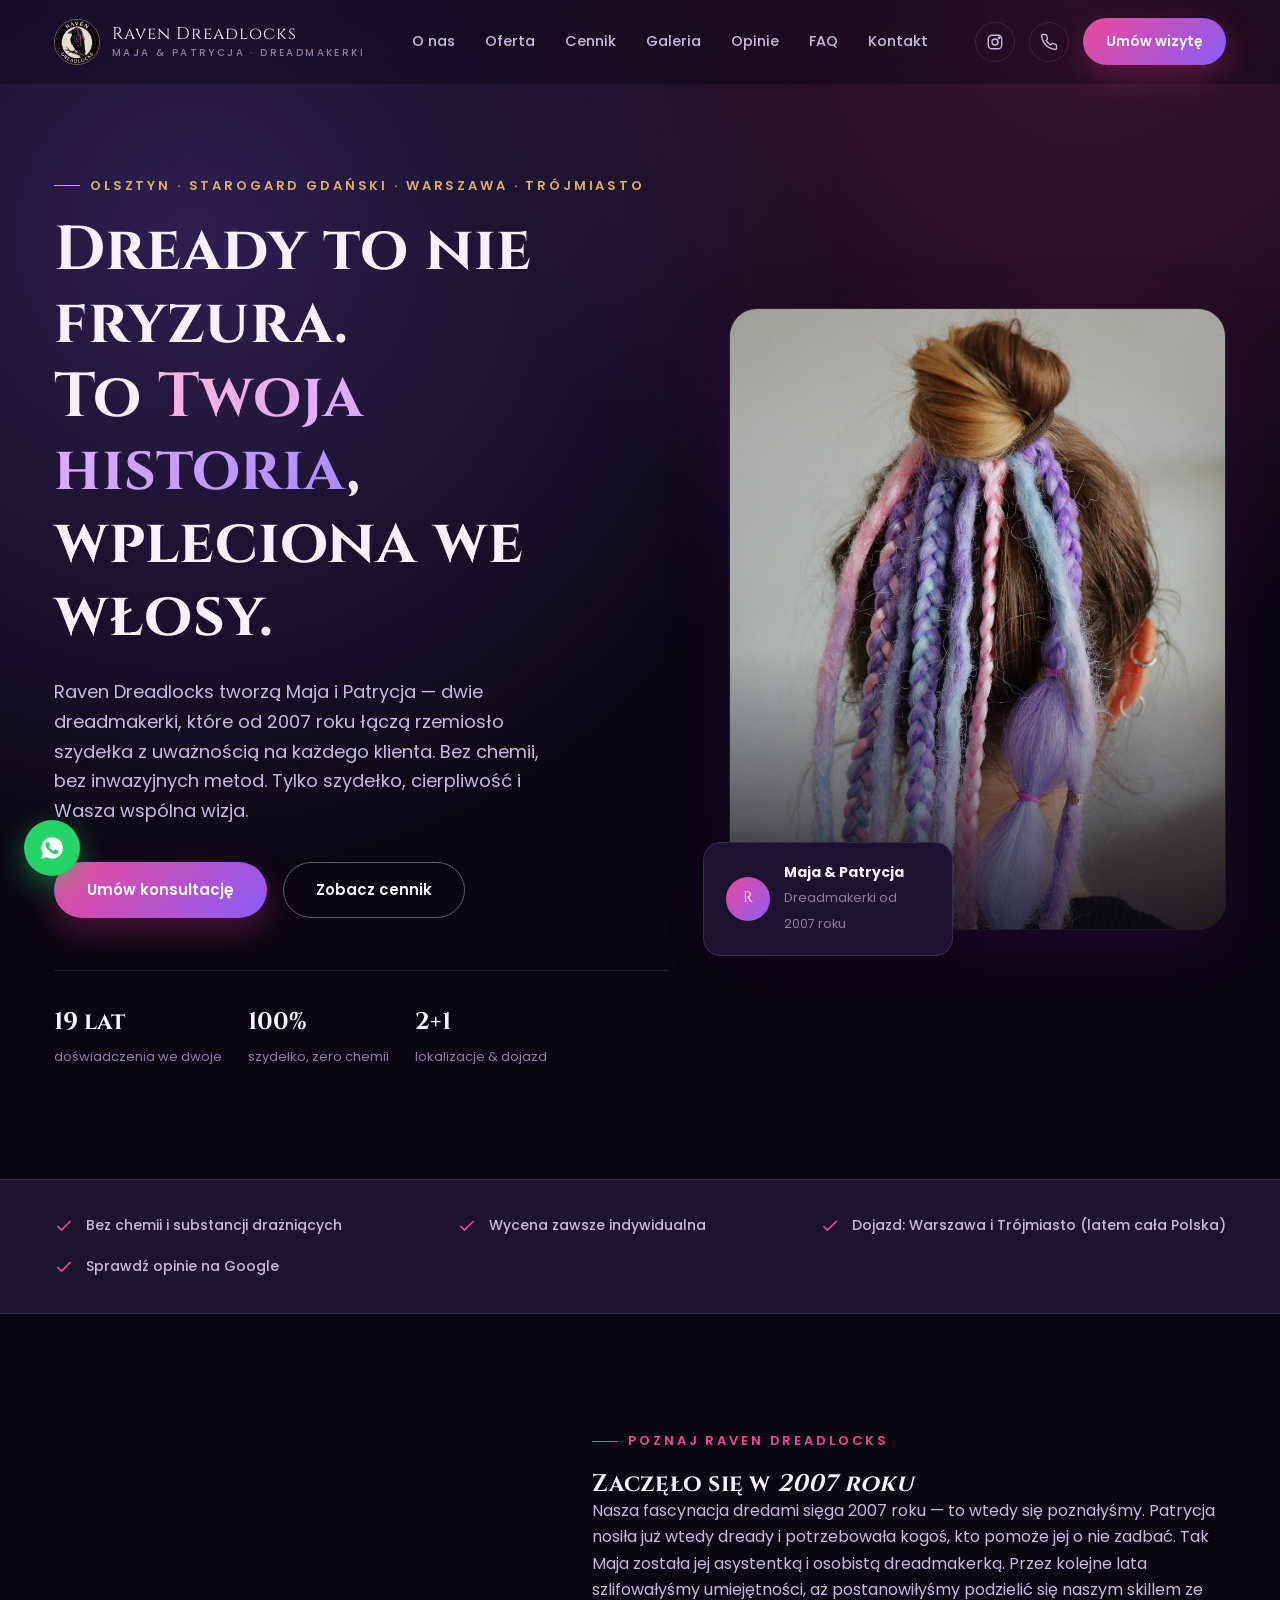
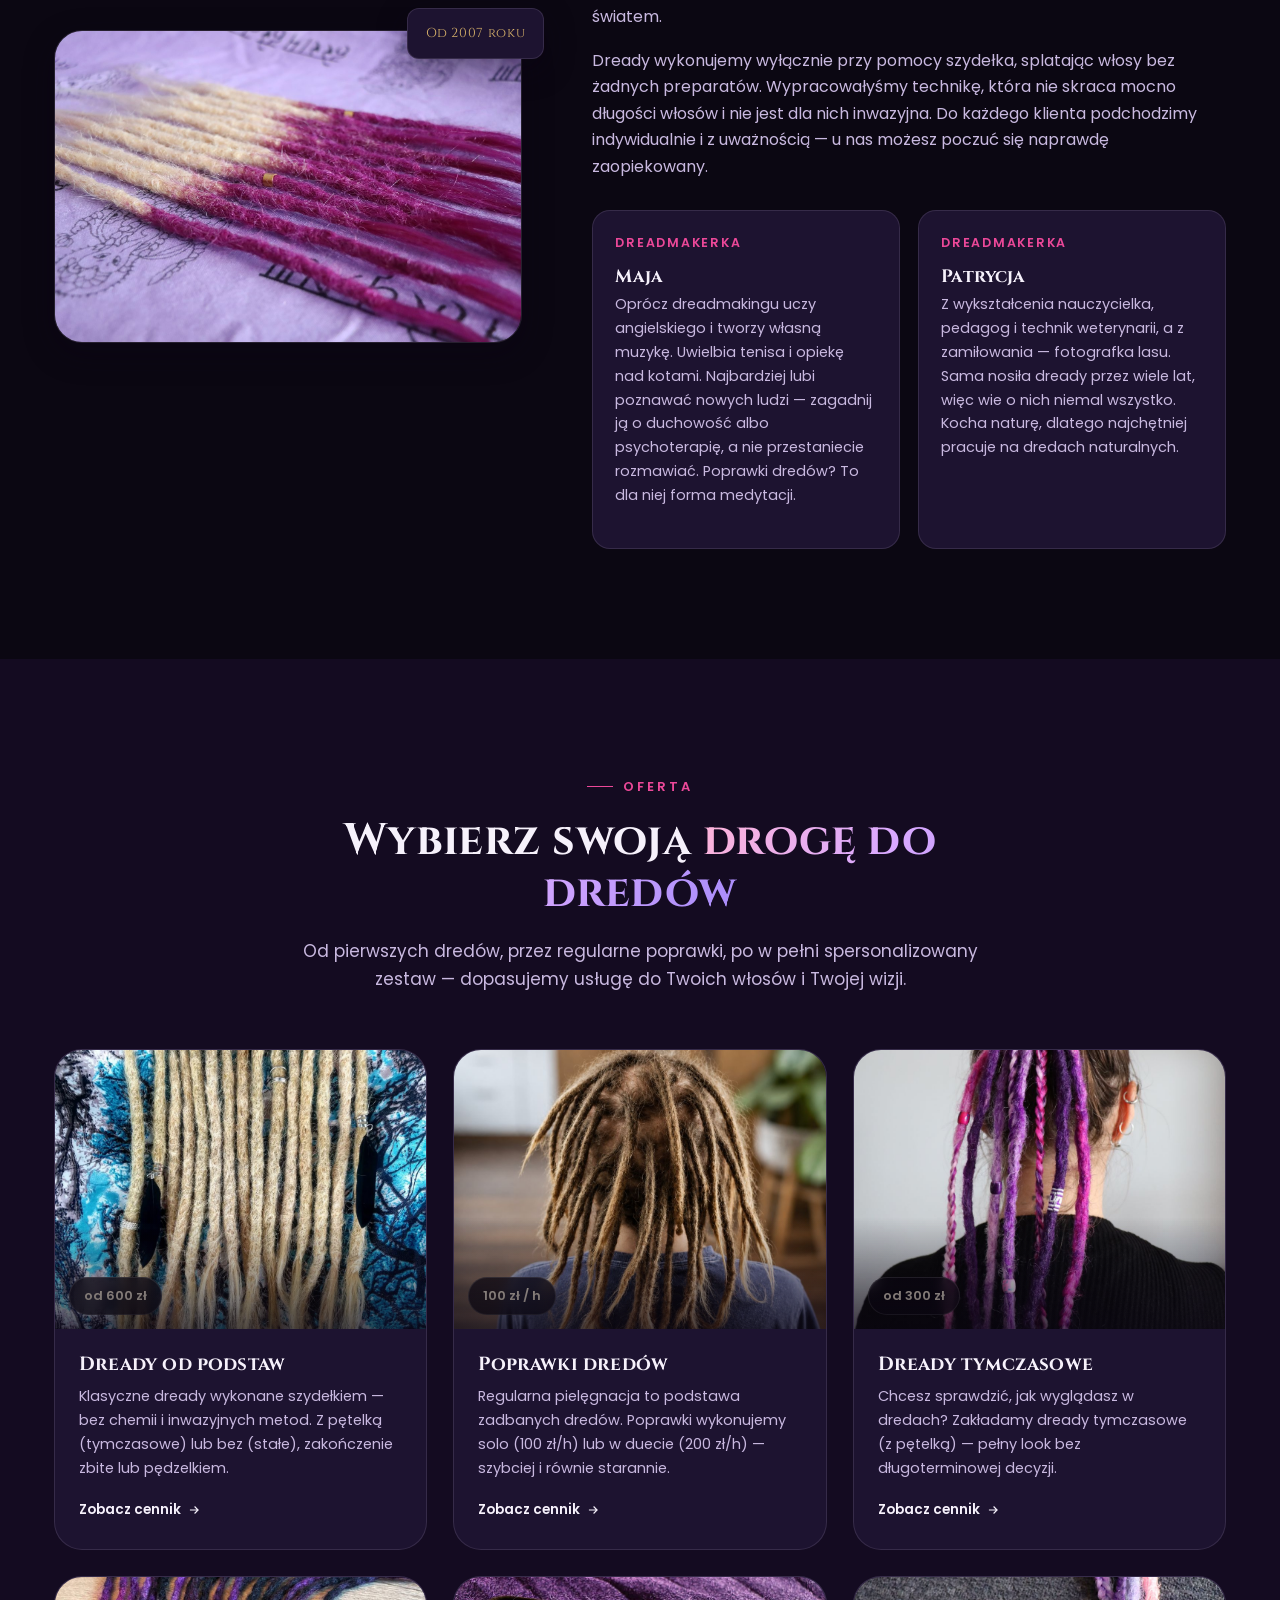
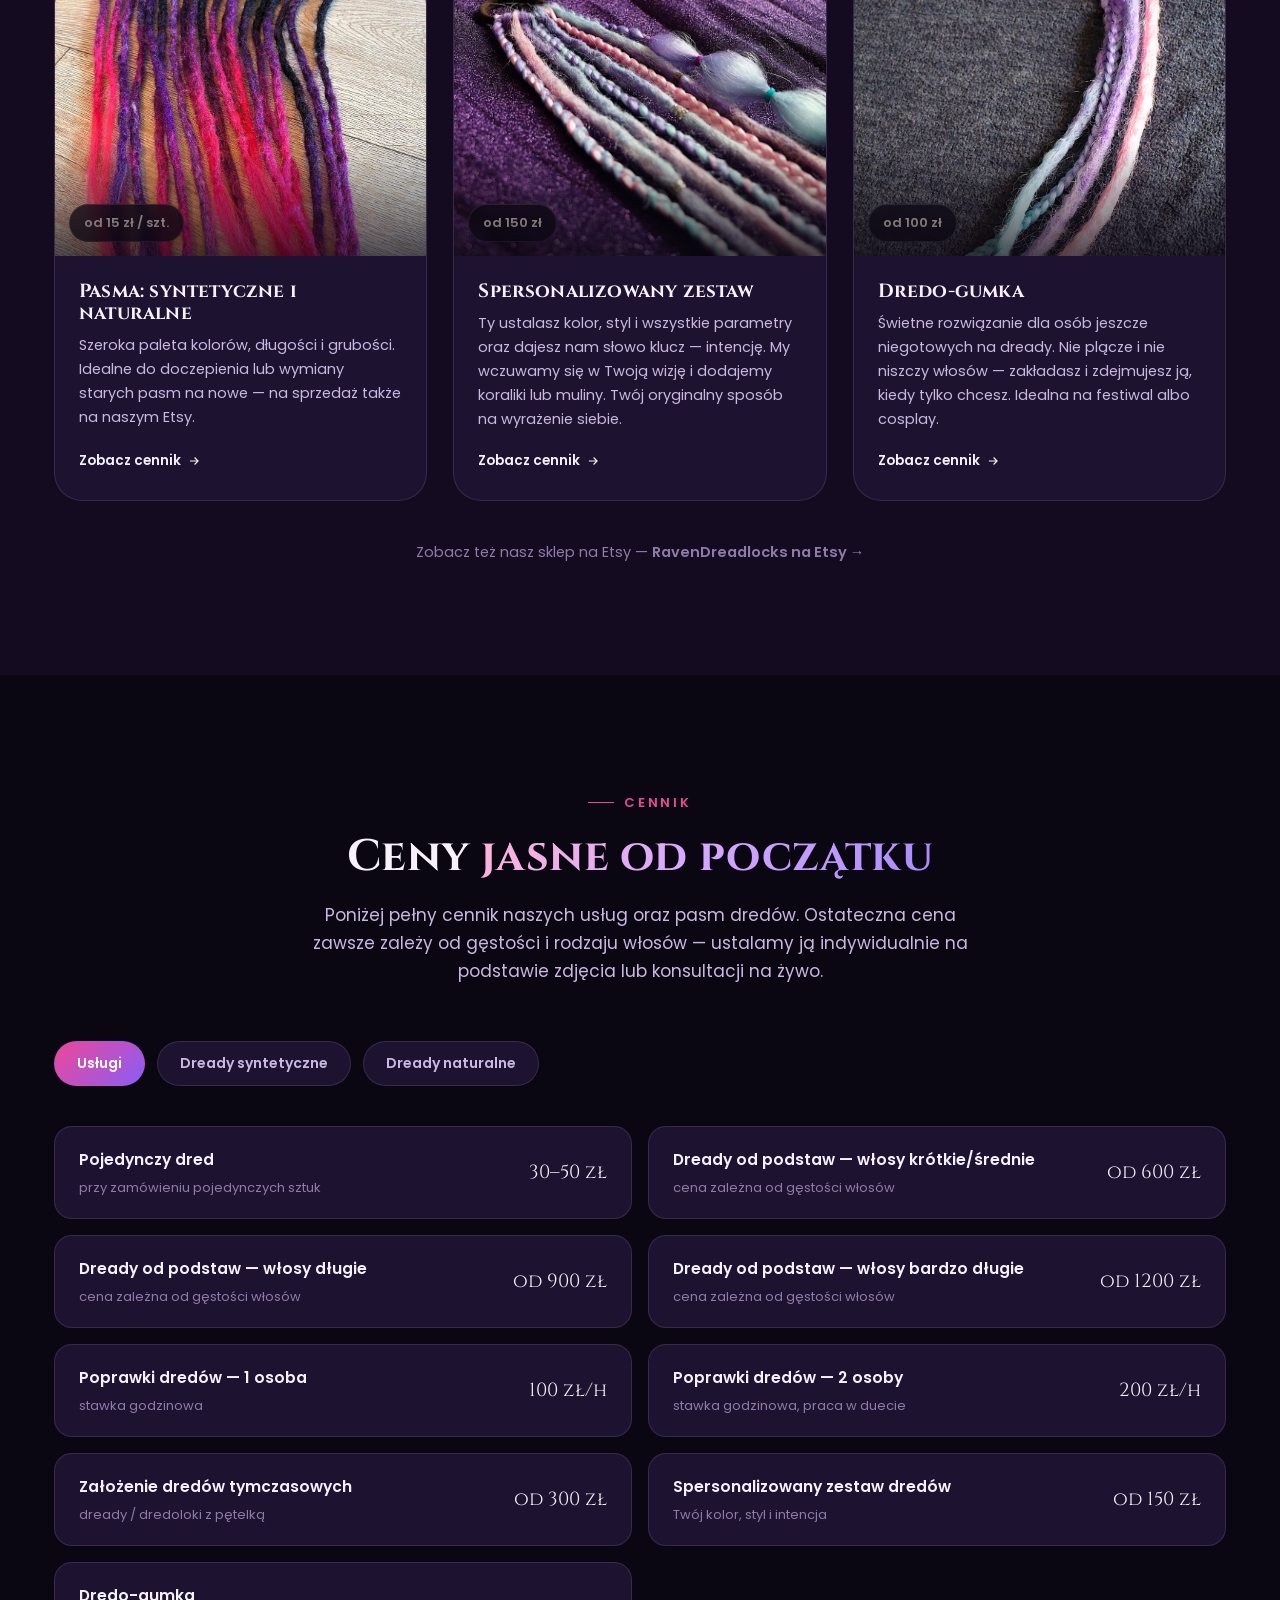
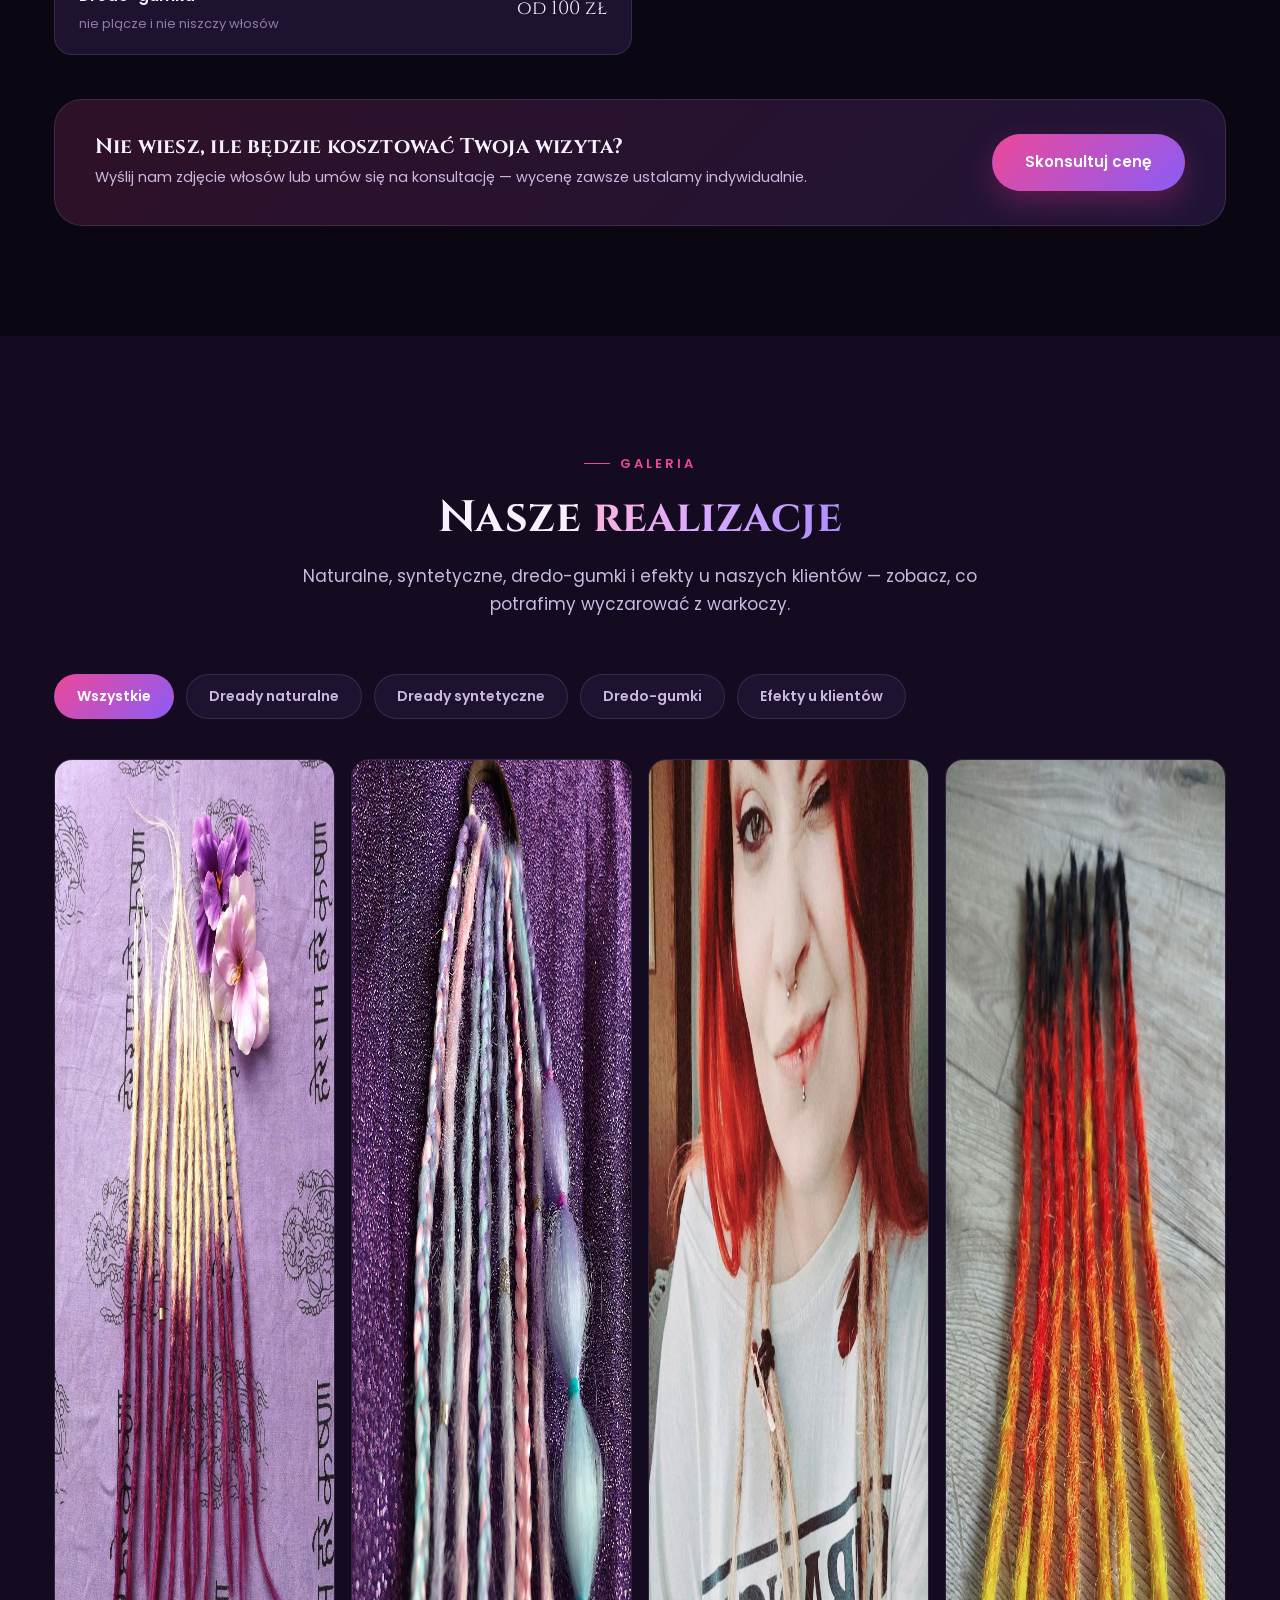
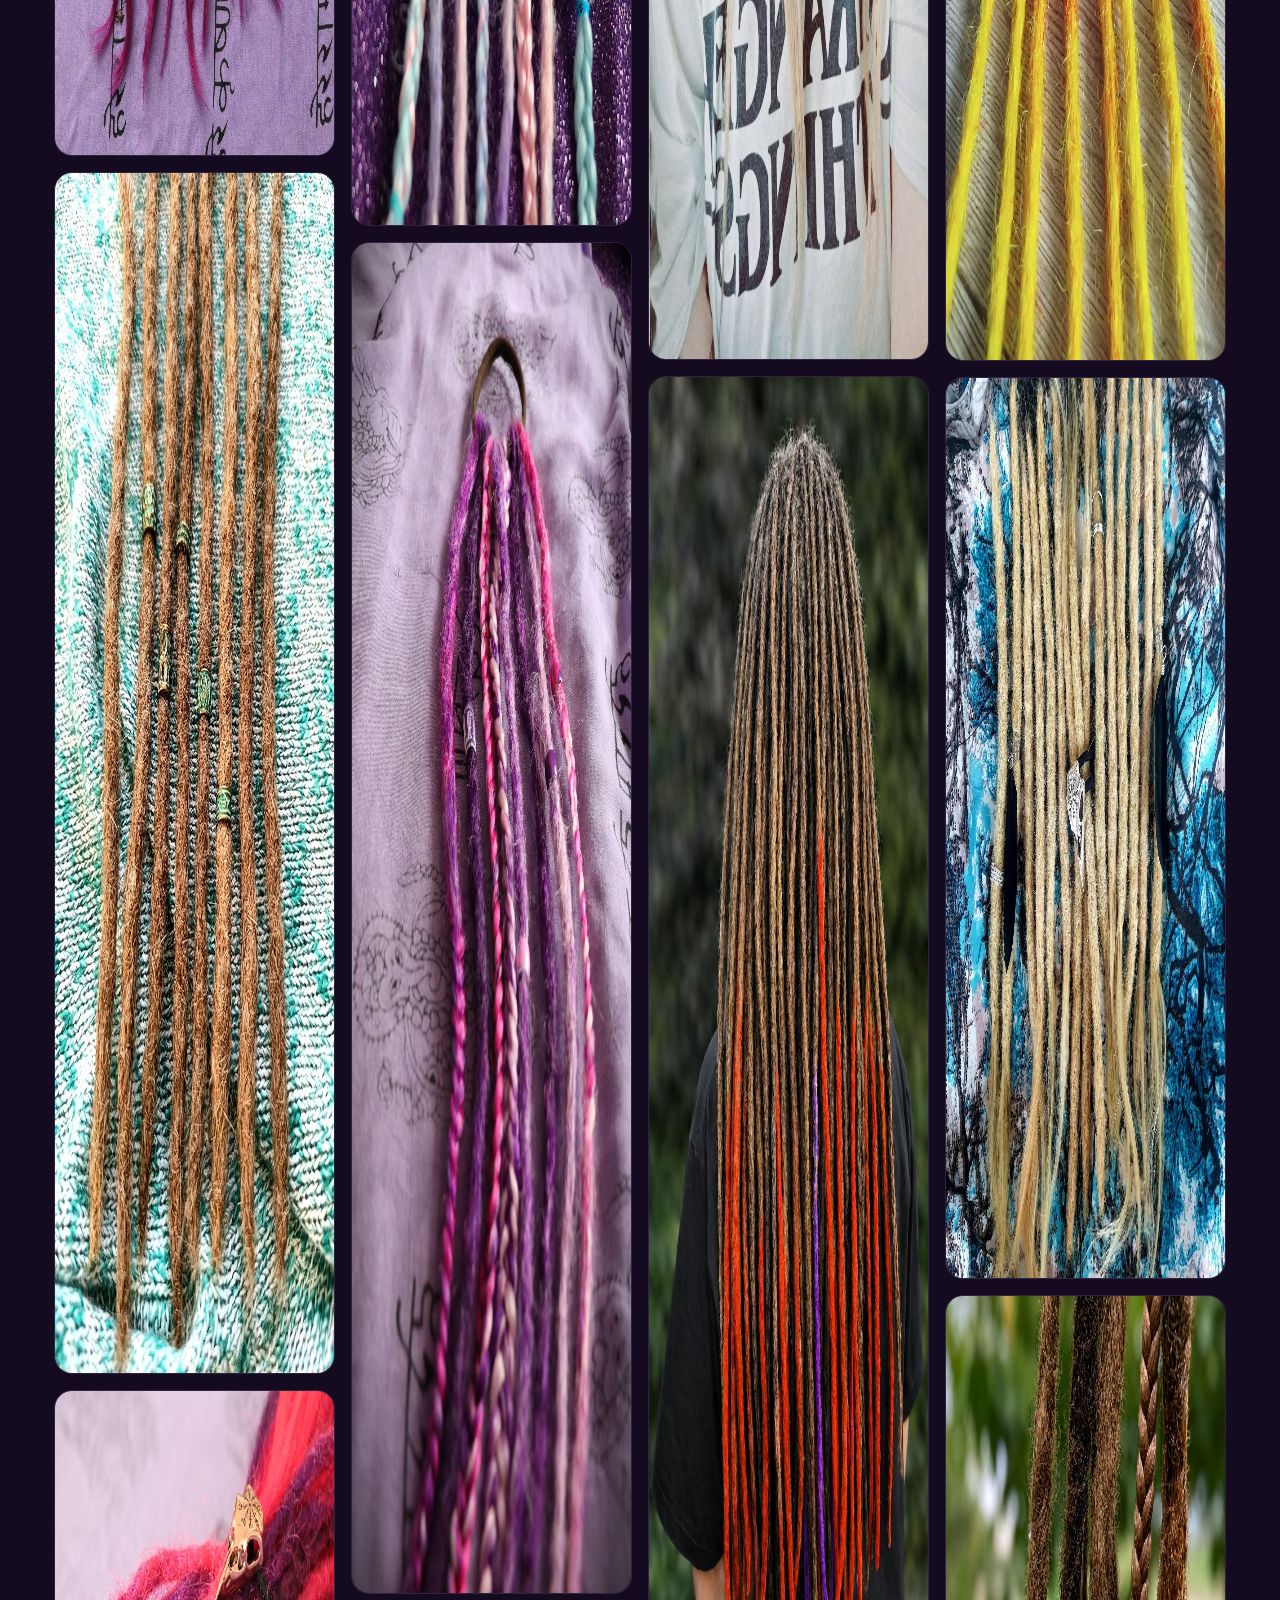
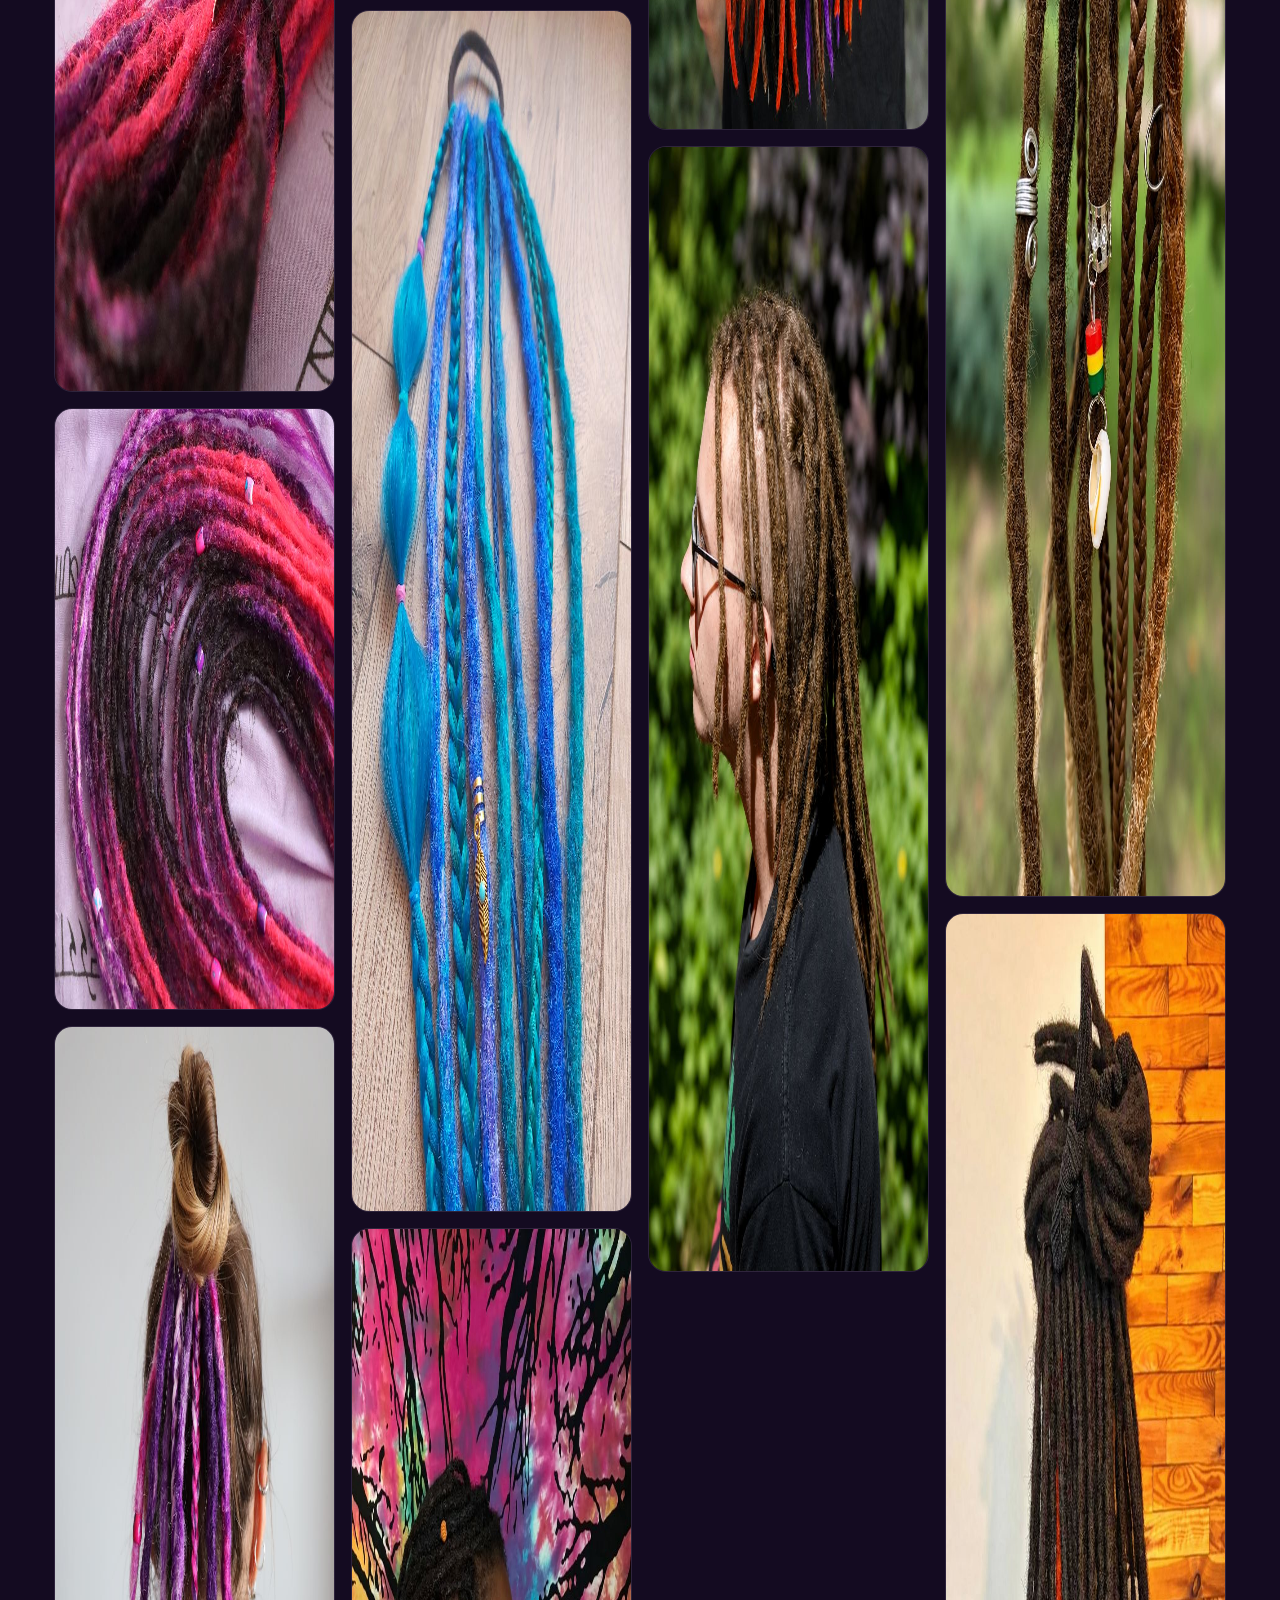
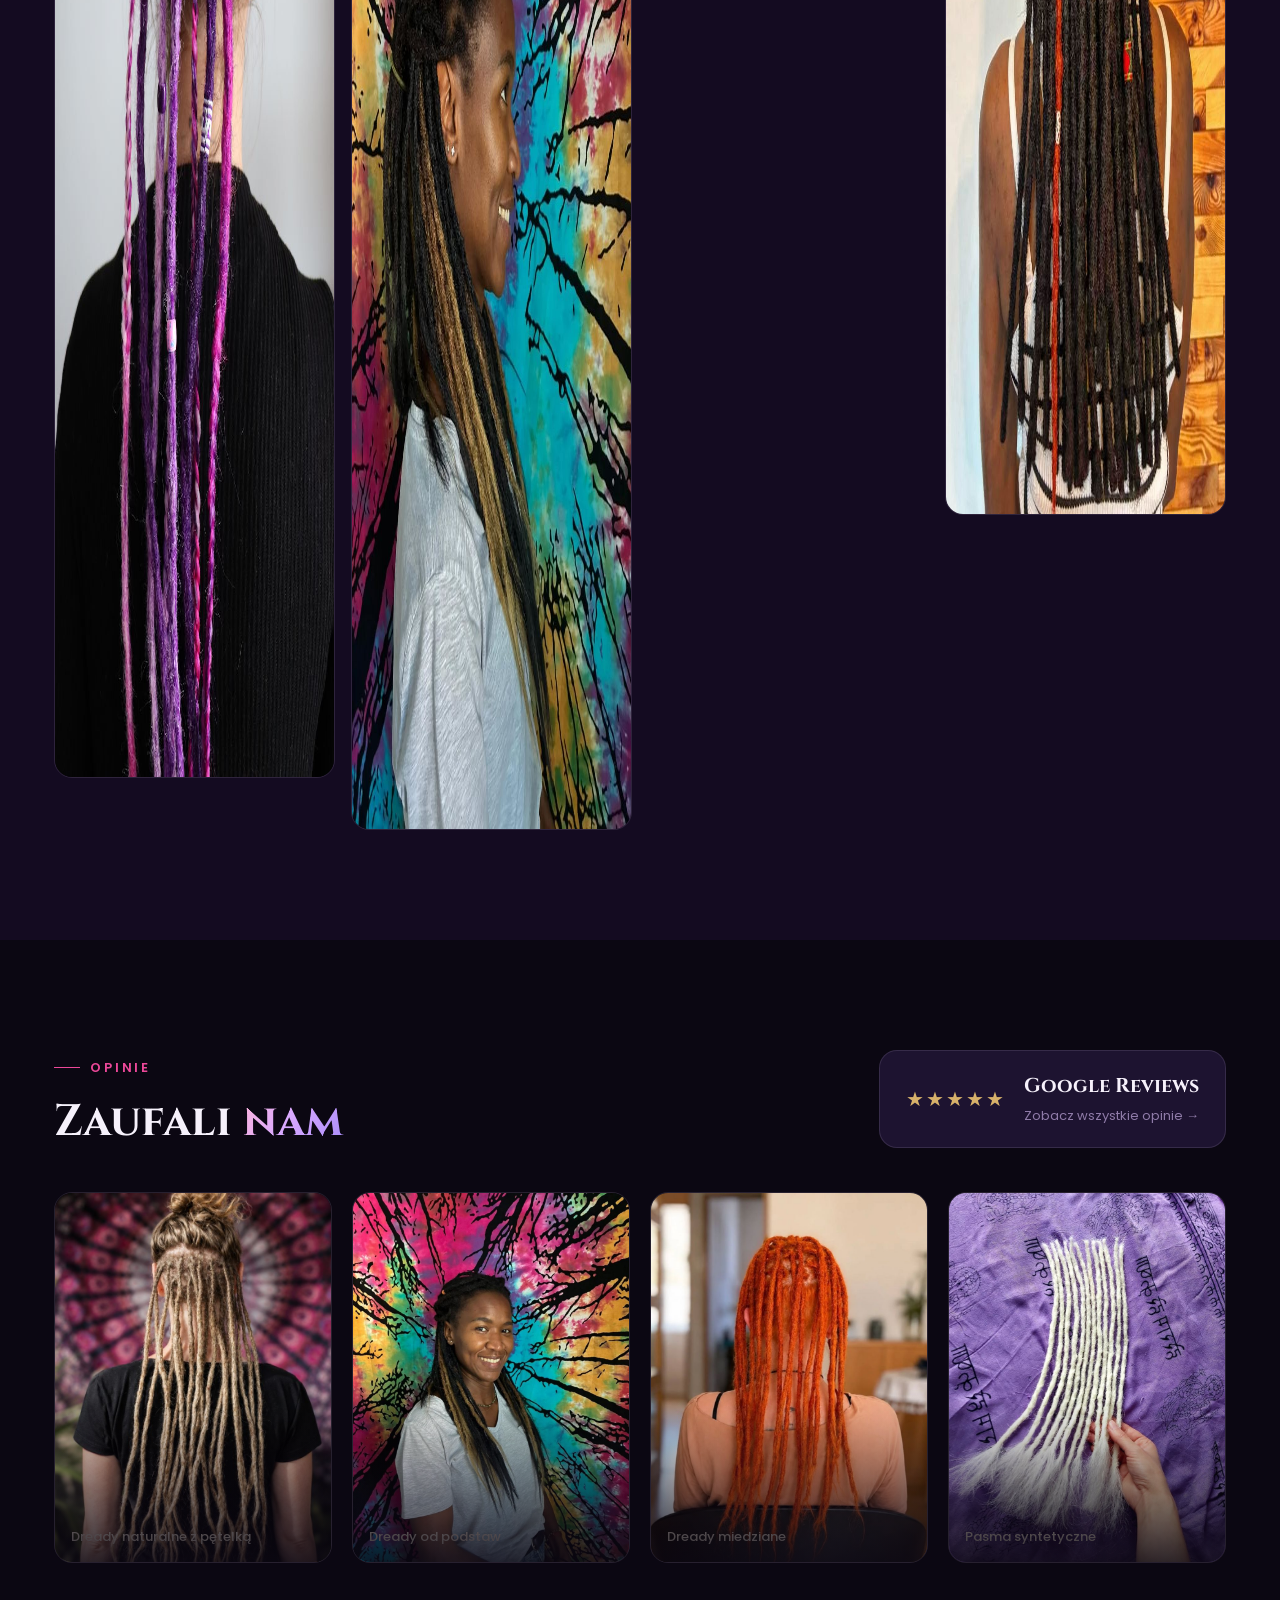
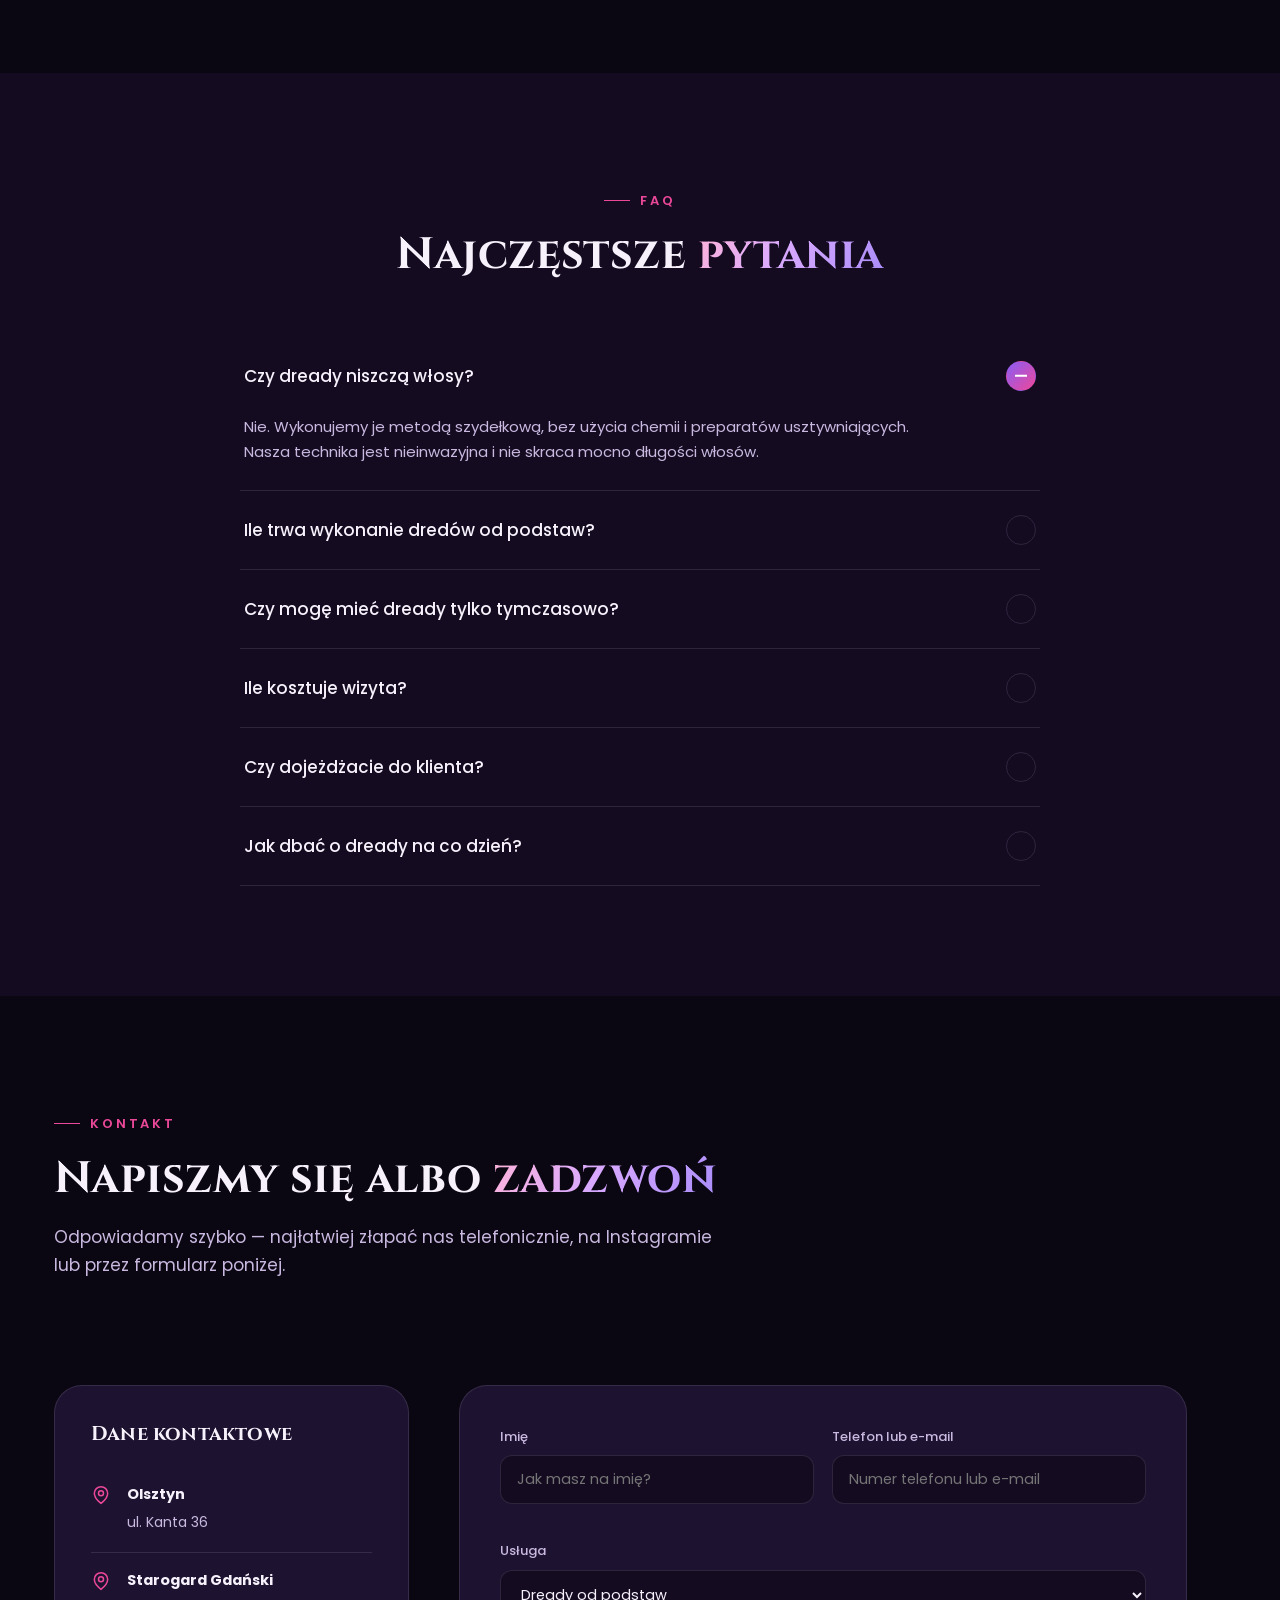
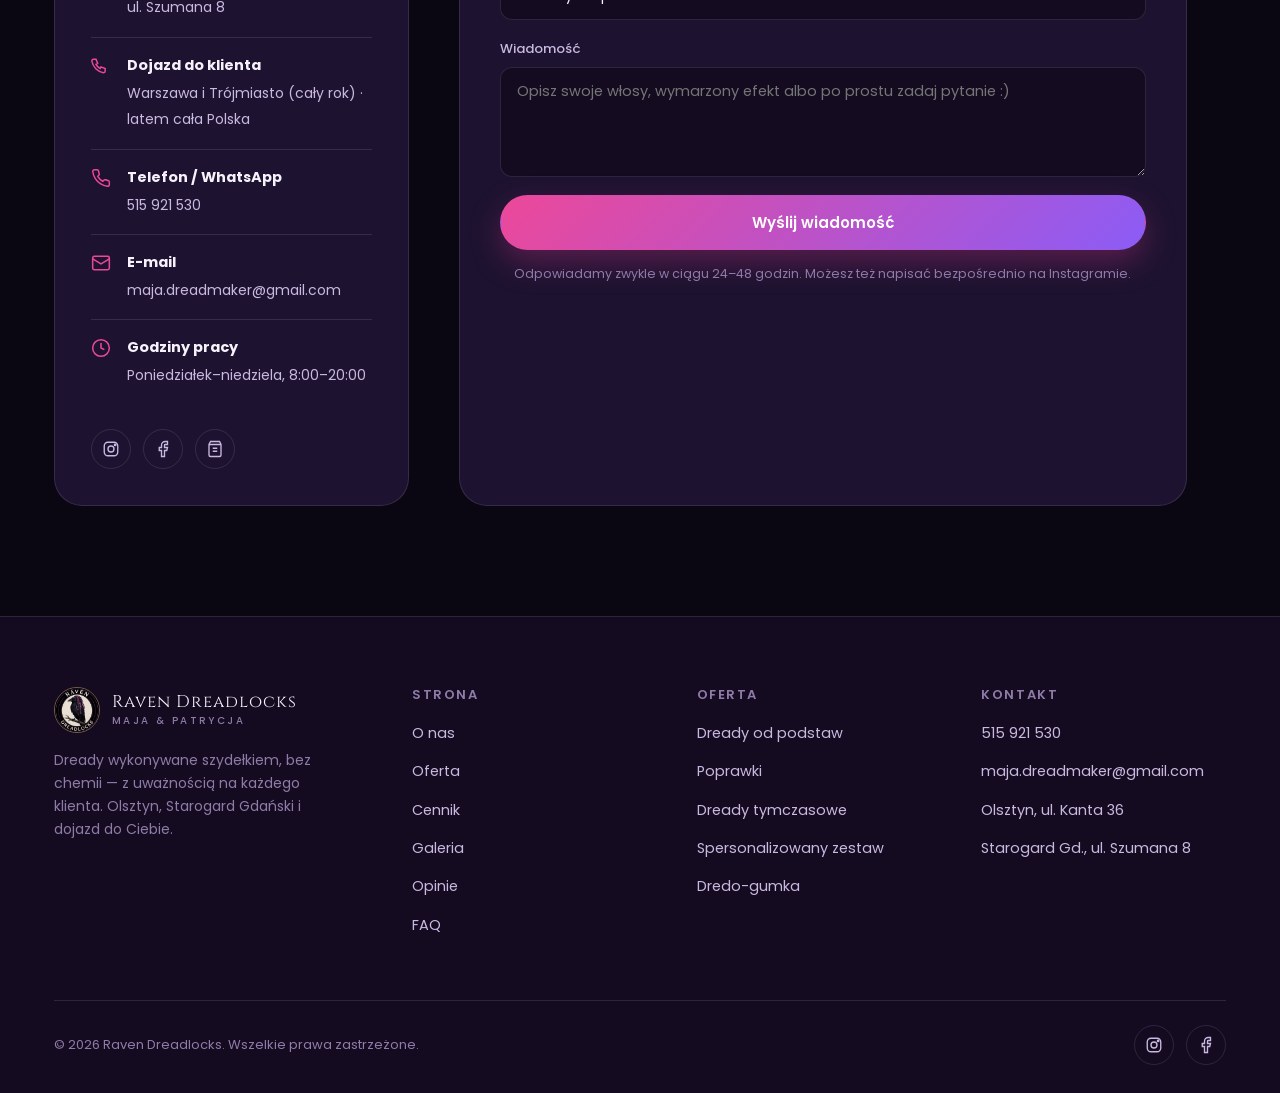
==== index.html @ 4b846c5c "Initial landing page for Raven Dreadlocks Single-page site: hero, o nas, oferta, cennik, galeria, op" ====
<!doctype html>
<html lang="pl">
<head>
<meta charset="UTF-8">
<meta name="viewport" content="width=device-width, initial-scale=1.0">
<title>Raven Dreadlocks — Maja & Patrycja | Dready Olsztyn, Starogard Gdański</title>
<meta name="description" content="Raven Dreadlocks — dready wykonywane szydełkiem, bez chemii. Dready od podstaw, poprawki, dredo-gumki i spersonalizowane zestawy. Olsztyn, Starogard Gdański, dojazd Warszawa i Trójmiasto.">
<link rel="icon" href="img/logo.jpg">
<link rel="stylesheet" href="css/style.css">
</head>
<body>

<!-- ================= HEADER ================= -->
<header class="site-header" id="siteHeader">
  <div class="container">
    <a href="#top" class="brand">
      <img src="img/logo.jpg" alt="Raven Dreadlocks logo">
      <span class="brand-name">Raven Dreadlocks<span>MAJA &amp; PATRYCJA · DREADMAKERKI</span></span>
    </a>

    <nav class="main-nav" id="mainNav">
      <ul>
        <li><a href="#o-nas" class="nav-link">O nas</a></li>
        <li><a href="#oferta" class="nav-link">Oferta</a></li>
        <li><a href="#cennik" class="nav-link">Cennik</a></li>
        <li><a href="#galeria" class="nav-link">Galeria</a></li>
        <li><a href="#opinie" class="nav-link">Opinie</a></li>
        <li><a href="#faq" class="nav-link">FAQ</a></li>
        <li><a href="#kontakt" class="nav-link">Kontakt</a></li>
      </ul>
    </nav>

    <div class="header-actions">
      <a href="https://www.instagram.com/mobilny_dreadmaker" target="_blank" rel="noopener" class="icon-link desktop-only" aria-label="Instagram">
        <svg viewBox="0 0 24 24" fill="none" stroke="currentColor" stroke-width="1.8"><rect x="3" y="3" width="18" height="18" rx="5"/><circle cx="12" cy="12" r="4"/><circle cx="17.5" cy="6.5" r="1"/></svg>
      </a>
      <a href="tel:+48515921530" class="icon-link desktop-only" aria-label="Zadzwoń">
        <svg viewBox="0 0 24 24" fill="none" stroke="currentColor" stroke-width="1.8"><path d="M22 16.92v3a2 2 0 0 1-2.18 2 19.79 19.79 0 0 1-8.63-3.07 19.5 19.5 0 0 1-6-6 19.79 19.79 0 0 1-3.07-8.67A2 2 0 0 1 4.11 2h3a2 2 0 0 1 2 1.72c.127.96.361 1.903.7 2.81a2 2 0 0 1-.45 2.11L8.09 9.91a16 16 0 0 0 6 6l1.27-1.27a2 2 0 0 1 2.11-.45c.907.339 1.85.573 2.81.7A2 2 0 0 1 22 16.92z"/></svg>
      </a>
      <a href="#kontakt" class="btn btn-primary btn-sm desktop-only">Umów wizytę</a>
      <button class="nav-toggle" id="navToggle" aria-label="Menu">
        <span></span><span></span><span></span>
      </button>
    </div>
  </div>
</header>
<div class="nav-scrim" id="navScrim"></div>

<main id="top">

  <!-- ================= HERO ================= -->
  <section class="hero">
    <div class="container">
      <div class="hero-copy reveal in">
        <div class="eyebrow">Olsztyn · Starogard Gdański · Warszawa · Trójmiasto</div>
        <h1>Dready to nie fryzura.<br>To <em>Twoja historia</em>, wpleciona we włosy.</h1>
        <p class="lede">Raven Dreadlocks tworzą Maja i Patrycja — dwie dreadmakerki, które od 2007 roku łączą rzemiosło szydełka z uważnością na każdego klienta. Bez chemii, bez inwazyjnych metod. Tylko szydełko, cierpliwość i Wasza wspólna wizja.</p>
        <div class="hero-actions">
          <a href="#kontakt" class="btn btn-primary">Umów konsultację</a>
          <a href="#cennik" class="btn btn-ghost">Zobacz cennik</a>
        </div>
        <div class="hero-facts">
          <div><strong>19 lat</strong><span>doświadczenia we dwoje</span></div>
          <div><strong>100%</strong><span>szydełko, zero chemii</span></div>
          <div><strong>2+1</strong><span>lokalizacje &amp; dojazd</span></div>
        </div>
      </div>
      <div class="hero-visual">
        <div class="frame">
          <img src="img/hero-pastel-bun.jpg" alt="Pastelowe dready — fioletowe, miętowe i różowe pasma">
        </div>
        <div class="hero-badge">
          <div class="dot">R</div>
          <div>
            <strong>Maja &amp; Patrycja</strong>
            <span>Dreadmakerki od 2007 roku</span>
          </div>
        </div>
      </div>
    </div>
  </section>

  <!-- ================= TRUST STRIP ================= -->
  <div class="trust-strip">
    <div class="container">
      <div class="trust-item">
        <svg viewBox="0 0 24 24" fill="none" stroke="currentColor" stroke-width="2"><path d="M20 6 9 17l-5-5"/></svg>
        Bez chemii i substancji drażniących
      </div>
      <div class="trust-item">
        <svg viewBox="0 0 24 24" fill="none" stroke="currentColor" stroke-width="2"><path d="M20 6 9 17l-5-5"/></svg>
        Wycena zawsze indywidualna
      </div>
      <div class="trust-item">
        <svg viewBox="0 0 24 24" fill="none" stroke="currentColor" stroke-width="2"><path d="M20 6 9 17l-5-5"/></svg>
        Dojazd: Warszawa i Trójmiasto (latem cała Polska)
      </div>
      <div class="trust-item">
        <svg viewBox="0 0 24 24" fill="none" stroke="currentColor" stroke-width="2"><path d="M20 6 9 17l-5-5"/></svg>
        <a href="https://share.google/BOr85pFISh5pjWiob" target="_blank" rel="noopener" style="color:inherit">Sprawdź opinie na Google</a>
      </div>
    </div>
  </div>

  <!-- ================= O NAS ================= -->
  <section id="o-nas" class="about">
    <div class="container">
      <div class="about-media reveal">
        <img src="img/about-craft-flatlay.jpg" alt="Ombre dready w odcieniach fioletu i różu">
        <div class="founders">Od 2007 roku</div>
      </div>
      <div class="about-body reveal">
        <div class="eyebrow">Poznaj Raven Dreadlocks</div>
        <h2>Zaczęło się w <em>2007 roku</em></h2>
        <p>Nasza fascynacja dredami sięga 2007 roku — to wtedy się poznałyśmy. Patrycja nosiła już wtedy dready i potrzebowała kogoś, kto pomoże jej o nie zadbać. Tak Maja została jej asystentką i osobistą dreadmakerką. Przez kolejne lata szlifowałyśmy umiejętności, aż postanowiłyśmy podzielić się naszym skillem ze światem.</p>
        <p>Dready wykonujemy wyłącznie przy pomocy szydełka, splatając włosy bez żadnych preparatów. Wypracowałyśmy technikę, która nie skraca mocno długości włosów i nie jest dla nich inwazyjna. Do każdego klienta podchodzimy indywidualnie i z uważnością — u nas możesz poczuć się naprawdę zaopiekowany.</p>

        <div class="founder-cards">
          <div class="founder-card">
            <span class="role">Dreadmakerka</span>
            <h3>Maja</h3>
            <p>Oprócz dreadmakingu uczy angielskiego i tworzy własną muzykę. Uwielbia tenisa i opiekę nad kotami. Najbardziej lubi poznawać nowych ludzi — zagadnij ją o duchowość albo psychoterapię, a nie przestaniecie rozmawiać. Poprawki dredów? To dla niej forma medytacji.</p>
          </div>
          <div class="founder-card">
            <span class="role">Dreadmakerka</span>
            <h3>Patrycja</h3>
            <p>Z wykształcenia nauczycielka, pedagog i technik weterynarii, a z zamiłowania — fotografka lasu. Sama nosiła dready przez wiele lat, więc wie o nich niemal wszystko. Kocha naturę, dlatego najchętniej pracuje na dredach naturalnych.</p>
          </div>
        </div>
      </div>
    </div>
  </section>

  <!-- ================= OFERTA ================= -->
  <section id="oferta" class="section-alt">
    <div class="container">
      <div class="section-head center">
        <div class="eyebrow">Oferta</div>
        <h2>Wybierz swoją <em>drogę do dredów</em></h2>
        <p>Od pierwszych dredów, przez regularne poprawki, po w pełni spersonalizowany zestaw — dopasujemy usługę do Twoich włosów i Twojej wizji.</p>
      </div>

      <div class="offer-grid">

        <article class="offer-card reveal">
          <div class="thumb">
            <img src="img/oferta-dready-od-podstaw.jpg" alt="Dready od podstaw wykonane szydełkiem">
            <span class="price-tag">od 600 zł</span>
          </div>
          <div class="body">
            <h3>Dready od podstaw</h3>
            <p>Klasyczne dready wykonane szydełkiem — bez chemii i inwazyjnych metod. Z pętelką (tymczasowe) lub bez (stałe), zakończenie zbite lub pędzelkiem.</p>
            <a href="#cennik" class="link">Zobacz cennik <svg viewBox="0 0 24 24" fill="none" stroke="currentColor" stroke-width="2"><path d="M5 12h14M13 6l6 6-6 6"/></svg></a>
          </div>
        </article>

        <article class="offer-card reveal">
          <div class="thumb">
            <img src="img/oferta-poprawki.jpg" alt="Poprawki dredów">
            <span class="price-tag">100 zł / h</span>
          </div>
          <div class="body">
            <h3>Poprawki dredów</h3>
            <p>Regularna pielęgnacja to podstawa zadbanych dredów. Poprawki wykonujemy solo (100 zł/h) lub w duecie (200 zł/h) — szybciej i równie starannie.</p>
            <a href="#cennik" class="link">Zobacz cennik <svg viewBox="0 0 24 24" fill="none" stroke="currentColor" stroke-width="2"><path d="M5 12h14M13 6l6 6-6 6"/></svg></a>
          </div>
        </article>

        <article class="offer-card reveal">
          <div class="thumb">
            <img src="img/oferta-tymczasowe.jpg" alt="Założenie dredów tymczasowych">
            <span class="price-tag">od 300 zł</span>
          </div>
          <div class="body">
            <h3>Dready tymczasowe</h3>
            <p>Chcesz sprawdzić, jak wyglądasz w dredach? Zakładamy dready tymczasowe (z pętelką) — pełny look bez długoterminowej decyzji.</p>
            <a href="#cennik" class="link">Zobacz cennik <svg viewBox="0 0 24 24" fill="none" stroke="currentColor" stroke-width="2"><path d="M5 12h14M13 6l6 6-6 6"/></svg></a>
          </div>
        </article>

        <article class="offer-card reveal">
          <div class="thumb">
            <img src="img/oferta-syntetyczne.jpg" alt="Kolorowe pasma dredów syntetycznych">
            <span class="price-tag">od 15 zł / szt.</span>
          </div>
          <div class="body">
            <h3>Pasma: syntetyczne i naturalne</h3>
            <p>Szeroka paleta kolorów, długości i grubości. Idealne do doczepienia lub wymiany starych pasm na nowe — na sprzedaż także na naszym Etsy.</p>
            <a href="#cennik" class="link">Zobacz cennik <svg viewBox="0 0 24 24" fill="none" stroke="currentColor" stroke-width="2"><path d="M5 12h14M13 6l6 6-6 6"/></svg></a>
          </div>
        </article>

        <article class="offer-card reveal">
          <div class="thumb">
            <img src="img/oferta-personalizowany.jpg" alt="Spersonalizowany zestaw dredów z koralikami">
            <span class="price-tag">od 150 zł</span>
          </div>
          <div class="body">
            <h3>Spersonalizowany zestaw</h3>
            <p>Ty ustalasz kolor, styl i wszystkie parametry oraz dajesz nam słowo klucz — intencję. My wczuwamy się w Twoją wizję i dodajemy koraliki lub muliny. Twój oryginalny sposób na wyrażenie siebie.</p>
            <a href="#cennik" class="link">Zobacz cennik <svg viewBox="0 0 24 24" fill="none" stroke="currentColor" stroke-width="2"><path d="M5 12h14M13 6l6 6-6 6"/></svg></a>
          </div>
        </article>

        <article class="offer-card reveal">
          <div class="thumb">
            <img src="img/oferta-dredogumka.jpg" alt="Dredo-gumka w pastelowych kolorach">
            <span class="price-tag">od 100 zł</span>
          </div>
          <div class="body">
            <h3>Dredo-gumka</h3>
            <p>Świetne rozwiązanie dla osób jeszcze niegotowych na dready. Nie plącze i nie niszczy włosów — zakładasz i zdejmujesz ją, kiedy tylko chcesz. Idealna na festiwal albo cosplay.</p>
            <a href="#cennik" class="link">Zobacz cennik <svg viewBox="0 0 24 24" fill="none" stroke="currentColor" stroke-width="2"><path d="M5 12h14M13 6l6 6-6 6"/></svg></a>
          </div>
        </article>

      </div>

      <p class="offer-note">Zobacz też nasz sklep na Etsy — <a href="https://www.etsy.com/pl/shop/RavenDreadlocks" target="_blank" rel="noopener" style="color:var(--pink-light); font-weight:600;">RavenDreadlocks na Etsy →</a></p>
    </div>
  </section>

  <!-- ================= CENNIK ================= -->
  <section id="cennik">
    <div class="container">
      <div class="section-head center">
        <div class="eyebrow">Cennik</div>
        <h2>Ceny <em>jasne od początku</em></h2>
        <p>Poniżej pełny cennik naszych usług oraz pasm dredów. Ostateczna cena zawsze zależy od gęstości i rodzaju włosów — ustalamy ją indywidualnie na podstawie zdjęcia lub konsultacji na żywo.</p>
      </div>

      <div class="price-tabs" role="tablist">
        <button class="price-tab active" data-tab="uslugi">Usługi</button>
        <button class="price-tab" data-tab="synt">Dready syntetyczne</button>
        <button class="price-tab" data-tab="nat">Dready naturalne</button>
      </div>

      <div class="price-panel active" id="panel-uslugi">
        <div class="price-list">
          <div class="price-row">
            <div><div class="name">Pojedynczy dred</div><div class="desc">przy zamówieniu pojedynczych sztuk</div></div>
            <div class="amount">30–50 zł</div>
          </div>
          <div class="price-row">
            <div><div class="name">Dready od podstaw — włosy krótkie/średnie</div><div class="desc">cena zależna od gęstości włosów</div></div>
            <div class="amount">od 600 zł</div>
          </div>
          <div class="price-row">
            <div><div class="name">Dready od podstaw — włosy długie</div><div class="desc">cena zależna od gęstości włosów</div></div>
            <div class="amount">od 900 zł</div>
          </div>
          <div class="price-row">
            <div><div class="name">Dready od podstaw — włosy bardzo długie</div><div class="desc">cena zależna od gęstości włosów</div></div>
            <div class="amount">od 1200 zł</div>
          </div>
          <div class="price-row">
            <div><div class="name">Poprawki dredów — 1 osoba</div><div class="desc">stawka godzinowa</div></div>
            <div class="amount">100 zł/h</div>
          </div>
          <div class="price-row">
            <div><div class="name">Poprawki dredów — 2 osoby</div><div class="desc">stawka godzinowa, praca w duecie</div></div>
            <div class="amount">200 zł/h</div>
          </div>
          <div class="price-row">
            <div><div class="name">Założenie dredów tymczasowych</div><div class="desc">dready / dredoloki z pętelką</div></div>
            <div class="amount">od 300 zł</div>
          </div>
          <div class="price-row">
            <div><div class="name">Spersonalizowany zestaw dredów</div><div class="desc">Twój kolor, styl i intencja</div></div>
            <div class="amount">od 150 zł</div>
          </div>
          <div class="price-row">
            <div><div class="name">Dredo-gumka</div><div class="desc">nie plącze i nie niszczy włosów</div></div>
            <div class="amount">od 100 zł</div>
          </div>
        </div>
      </div>

      <div class="price-panel" id="panel-synt">
        <div class="price-table-wrap">
          <table class="price-grid">
            <caption>Cennik dredów syntetycznych — cena za sztukę</caption>
            <thead>
              <tr><th>Długość</th><th>Cienki 0,5–0,7 cm</th><th>Średni 0,8–1,0 cm</th><th>Gruby 1,1–1,5 cm</th></tr>
            </thead>
            <tbody>
              <tr><td>20–30 cm</td><td>15 zł</td><td>17 zł</td><td>20 zł</td></tr>
              <tr><td>30–40 cm</td><td>17 zł</td><td>19 zł</td><td>22 zł</td></tr>
              <tr><td>40–50 cm</td><td>19 zł</td><td>21 zł</td><td>25 zł</td></tr>
              <tr><td>50–60 cm</td><td>21 zł</td><td>23 zł</td><td>27 zł</td></tr>
              <tr><td>60–70 cm</td><td>24 zł</td><td>26 zł</td><td>30 zł</td></tr>
              <tr><td>70–80 cm</td><td>27 zł</td><td>29 zł</td><td>34 zł</td></tr>
              <tr><td>80–100 cm</td><td>30 zł</td><td>33 zł</td><td>38 zł</td></tr>
              <tr><td>100–120 cm</td><td>35 zł</td><td>38 zł</td><td>45 zł</td></tr>
            </tbody>
          </table>
          <p class="price-hint">Przy większej ilości zamawianych dredów cena za sztukę maleje.</p>
        </div>
      </div>

      <div class="price-panel" id="panel-nat">
        <div class="price-table-wrap">
          <table class="price-grid">
            <caption>Cennik dredów naturalnych — cena za sztukę</caption>
            <thead>
              <tr><th>Długość włosów</th><th>0,5–0,7 cm</th><th>0,8–1,0 cm</th><th>1,1–1,5 cm</th><th>1,6–2,0 cm</th></tr>
            </thead>
            <tbody>
              <tr><td>10–15 cm</td><td>18 zł</td><td>20 zł</td><td>22 zł</td><td>25 zł</td></tr>
              <tr><td>15–25 cm</td><td>20 zł</td><td>22 zł</td><td>25 zł</td><td>28 zł</td></tr>
              <tr><td>25–35 cm</td><td>22 zł</td><td>24 zł</td><td>28 zł</td><td>32 zł</td></tr>
              <tr><td>35–45 cm</td><td>25 zł</td><td>27 zł</td><td>32 zł</td><td>36 zł</td></tr>
              <tr><td>45–55 cm</td><td>28 zł</td><td>30 zł</td><td>35 zł</td><td>40 zł</td></tr>
              <tr><td>55–65 cm</td><td>32 zł</td><td>34 zł</td><td>40 zł</td><td>45 zł</td></tr>
              <tr><td>65–80 cm</td><td>36 zł</td><td>39 zł</td><td>45 zł</td><td>52 zł</td></tr>
              <tr><td>80–100 cm</td><td>42 zł</td><td>45 zł</td><td>52 zł</td><td>60 zł</td></tr>
            </tbody>
          </table>
          <p class="price-hint">Przy większej ilości zamawianych dredów cena za sztukę maleje.</p>
        </div>
      </div>

      <div class="price-cta">
        <div>
          <h3>Nie wiesz, ile będzie kosztować Twoja wizyta?</h3>
          <p>Wyślij nam zdjęcie włosów lub umów się na konsultację — wycenę zawsze ustalamy indywidualnie.</p>
        </div>
        <a href="#kontakt" class="btn btn-primary">Skonsultuj cenę</a>
      </div>
    </div>
  </section>

  <!-- ================= GALERIA ================= -->
  <section id="galeria" class="section-alt">
    <div class="container">
      <div class="section-head center">
        <div class="eyebrow">Galeria</div>
        <h2>Nasze <em>realizacje</em></h2>
        <p>Naturalne, syntetyczne, dredo-gumki i efekty u naszych klientów — zobacz, co potrafimy wyczarować z warkoczy.</p>
      </div>

      <div class="price-tabs" id="galleryFilters">
        <button class="price-tab active" data-filter="all">Wszystkie</button>
        <button class="price-tab" data-filter="naturalne">Dready naturalne</button>
        <button class="price-tab" data-filter="syntetyczne">Dready syntetyczne</button>
        <button class="price-tab" data-filter="gumki">Dredo-gumki</button>
        <button class="price-tab" data-filter="klienci">Efekty u klientów</button>
      </div>

      <div class="gallery-grid" id="galleryGrid">
        <figure data-cat="naturalne"><img src="img/gallery-01.jpg" width="900" height="995" loading="lazy" alt="Dready naturalne ombre biało-fioletowe"></figure>
        <figure data-cat="naturalne"><img src="img/gallery-02.jpg" width="900" height="1200" loading="lazy" alt="Dready naturalne miedziane"></figure>
        <figure data-cat="syntetyczne"><img src="img/gallery-03.jpg" width="900" height="600" loading="lazy" alt="Dready syntetyczne czerwono-czarne"></figure>
        <figure data-cat="syntetyczne"><img src="img/gallery-04.jpg" width="900" height="600" loading="lazy" alt="Dready syntetyczne różowo-fioletowe"></figure>
        <figure data-cat="gumki"><img src="img/gallery-05.jpg" width="900" height="1350" loading="lazy" alt="Dredo-gumka fioletowo-różowa w upięciu"></figure>
        <figure data-cat="gumki"><img src="img/gallery-06.jpg" width="900" height="1065" loading="lazy" alt="Dredo-gumka pastelowa na tkaninie"></figure>
        <figure data-cat="gumki"><img src="img/gallery-07.jpg" width="900" height="1350" loading="lazy" alt="Dredo-gumka różowo-fioletowa"></figure>
        <figure data-cat="gumki"><img src="img/gallery-08.jpg" width="900" height="1200" loading="lazy" alt="Dredo-gumka niebiesko-fioletowa z zawieszką"></figure>
        <figure data-cat="klienci"><img src="img/gallery-09.jpg" width="900" height="1200" loading="lazy" alt="Klientka Raven Dreadlocks — dready blond"></figure>
        <figure data-cat="klienci"><img src="img/gallery-10.jpg" width="900" height="1199" loading="lazy" alt="Klientka Raven Dreadlocks — upięte dready"></figure>
        <figure data-cat="klienci"><img src="img/gallery-11.jpg" width="900" height="1352" loading="lazy" alt="Klient Raven Dreadlocks — dready z boku"></figure>
        <figure data-cat="klienci"><img src="img/gallery-12.jpg" width="900" height="1124" loading="lazy" alt="Klient Raven Dreadlocks — profil"></figure>
        <figure data-cat="syntetyczne"><img src="img/gallery-13.jpg" width="900" height="1200" loading="lazy" alt="Dready syntetyczne złote trzymane w dłoni"></figure>
        <figure data-cat="naturalne"><img src="img/gallery-14.jpg" width="900" height="900" loading="lazy" alt="Dready naturalne jasny blond"></figure>
        <figure data-cat="gumki"><img src="img/gallery-15.jpg" width="900" height="1200" loading="lazy" alt="Dready zawieszone na gałęzi drzewa"></figure>
        <figure data-cat="klienci"><img src="img/gallery-16.jpg" width="900" height="1200" loading="lazy" alt="Klientka Raven Dreadlocks — dready blond od tyłu"></figure>
      </div>
    </div>
  </section>

  <!-- ================= OPINIE ================= -->
  <section id="opinie">
    <div class="container">
      <div class="reviews-top">
        <div class="section-head" style="margin-bottom:0;">
          <div class="eyebrow">Opinie</div>
          <h2>Zaufali <em>nam</em></h2>
        </div>
        <div class="rating-card">
          <div class="stars">★★★★★</div>
          <div>
            <strong>Google Reviews</strong>
            <span><a href="https://share.google/BOr85pFISh5pjWiob" target="_blank" rel="noopener">Zobacz wszystkie opinie →</a></span>
          </div>
        </div>
      </div>

      <div class="reviews-grid">
        <div class="review-photo reveal"><img src="img/opinie-1.jpg" loading="lazy" alt="Zadowolona klientka Raven Dreadlocks"><span>Dready naturalne z pętelką</span></div>
        <div class="review-photo reveal"><img src="img/opinie-2.jpg" loading="lazy" alt="Zadowolona klientka Raven Dreadlocks"><span>Dready od podstaw</span></div>
        <div class="review-photo reveal"><img src="img/opinie-3.jpg" loading="lazy" alt="Zadowolona klientka Raven Dreadlocks"><span>Dready miedziane</span></div>
        <div class="review-photo reveal"><img src="img/opinie-4.jpg" loading="lazy" alt="Pasma dredów syntetycznych"><span>Pasma syntetyczne</span></div>
      </div>
    </div>
  </section>

  <!-- ================= FAQ ================= -->
  <section id="faq" class="section-alt">
    <div class="container">
      <div class="section-head center">
        <div class="eyebrow">FAQ</div>
        <h2>Najczęstsze <em>pytania</em></h2>
      </div>

      <div class="faq-list">
        <div class="faq-item open">
          <button class="faq-q">Czy dready niszczą włosy?<span class="plus"></span></button>
          <div class="faq-a"><p>Nie. Wykonujemy je metodą szydełkową, bez użycia chemii i preparatów usztywniających. Nasza technika jest nieinwazyjna i nie skraca mocno długości włosów.</p></div>
        </div>
        <div class="faq-item">
          <button class="faq-q">Ile trwa wykonanie dredów od podstaw?<span class="plus"></span></button>
          <div class="faq-a"><p>Czas zależy od długości i gęstości włosów — zwykle od kilku do kilkunastu godzin. Dokładny czas ustalamy podczas konsultacji, dopasowując go do Twojego harmonogramu.</p></div>
        </div>
        <div class="faq-item">
          <button class="faq-q">Czy mogę mieć dready tylko tymczasowo?<span class="plus"></span></button>
          <div class="faq-a"><p>Tak! Oferujemy dready z pętelką do tymczasowego doczepienia oraz dredo-gumki, które zakładasz i zdejmujesz, kiedy tylko chcesz — bez ryzyka i bez plątania włosów.</p></div>
        </div>
        <div class="faq-item">
          <button class="faq-q">Ile kosztuje wizyta?<span class="plus"></span></button>
          <div class="faq-a"><p>Cena zależy od gęstości, długości i rodzaju włosów. Zawsze wyceniamy indywidualnie na podstawie zdjęcia lub konsultacji na żywo — pełny cennik bazowy znajdziesz w sekcji <a href="#cennik" style="color:var(--pink-light)">Cennik</a>.</p></div>
        </div>
        <div class="faq-item">
          <button class="faq-q">Czy dojeżdżacie do klienta?<span class="plus"></span></button>
          <div class="faq-a"><p>Tak — na terenie Warszawy i Trójmiasta dojeżdżamy przez cały rok, a latem docieramy w dowolne miejsce w Polsce. Stacjonarnie pracujemy w Olsztynie i Starogardzie Gdańskim.</p></div>
        </div>
        <div class="faq-item">
          <button class="faq-q">Jak dbać o dready na co dzień?<span class="plus"></span></button>
          <div class="faq-a"><p>Najważniejsza jest regularna pielęgnacja i poprawki odrostu, które wykonujemy stacjonarnie lub podczas dojazdu. Podczas wizyty podpowiemy Ci, jak dbać o dready między poprawkami.</p></div>
        </div>
      </div>
    </div>
  </section>

  <!-- ================= KONTAKT ================= -->
  <section id="kontakt" class="contact">
    <div class="container">
      <div class="section-head" style="grid-column:1/-1;">
        <div class="eyebrow">Kontakt</div>
        <h2>Napiszmy się albo <em>zadzwoń</em></h2>
        <p>Odpowiadamy szybko — najłatwiej złapać nas telefonicznie, na Instagramie lub przez formularz poniżej.</p>
      </div>

      <div class="contact-info-card reveal">
        <h3>Dane kontaktowe</h3>

        <div class="contact-line">
          <svg viewBox="0 0 24 24" fill="none" stroke="currentColor" stroke-width="1.8"><path d="M20 10c0 6-8 12-8 12s-8-6-8-12a8 8 0 0 1 16 0Z"/><circle cx="12" cy="10" r="3"/></svg>
          <div>
            <strong>Olsztyn</strong>
            <span>ul. Kanta 36</span>
          </div>
        </div>
        <div class="contact-line">
          <svg viewBox="0 0 24 24" fill="none" stroke="currentColor" stroke-width="1.8"><path d="M20 10c0 6-8 12-8 12s-8-6-8-12a8 8 0 0 1 16 0Z"/><circle cx="12" cy="10" r="3"/></svg>
          <div>
            <strong>Starogard Gdański</strong>
            <span>ul. Szumana 8</span>
          </div>
        </div>
        <div class="contact-line">
          <svg viewBox="0 0 24 24" fill="none" stroke="currentColor" stroke-width="1.8"><path d="M1 6a2 2 0 0 1 2-2h3l2 5-2 1a11 11 0 0 0 5 5l1-2 5 2v3a2 2 0 0 1-2 2A17 17 0 0 1 1 6Z"/></svg>
          <div>
            <strong>Dojazd do klienta</strong>
            <span>Warszawa i Trójmiasto (cały rok) · latem cała Polska</span>
          </div>
        </div>
        <div class="contact-line">
          <svg viewBox="0 0 24 24" fill="none" stroke="currentColor" stroke-width="1.8"><path d="M22 16.92v3a2 2 0 0 1-2.18 2 19.79 19.79 0 0 1-8.63-3.07 19.5 19.5 0 0 1-6-6 19.79 19.79 0 0 1-3.07-8.67A2 2 0 0 1 4.11 2h3a2 2 0 0 1 2 1.72c.127.96.361 1.903.7 2.81a2 2 0 0 1-.45 2.11L8.09 9.91a16 16 0 0 0 6 6l1.27-1.27a2 2 0 0 1 2.11-.45c.907.339 1.85.573 2.81.7A2 2 0 0 1 22 16.92z"/></svg>
          <div>
            <strong>Telefon / WhatsApp</strong>
            <a href="tel:+48515921530">515 921 530</a>
          </div>
        </div>
        <div class="contact-line">
          <svg viewBox="0 0 24 24" fill="none" stroke="currentColor" stroke-width="1.8"><rect x="2" y="4" width="20" height="16" rx="2"/><path d="m2 7 10 6 10-6"/></svg>
          <div>
            <strong>E-mail</strong>
            <a href="mailto:maja.dreadmaker@gmail.com">maja.dreadmaker@gmail.com</a>
          </div>
        </div>
        <div class="contact-line">
          <svg viewBox="0 0 24 24" fill="none" stroke="currentColor" stroke-width="1.8"><circle cx="12" cy="12" r="10"/><path d="M12 6v6l4 2"/></svg>
          <div>
            <strong>Godziny pracy</strong>
            <span>Poniedziałek–niedziela, 8:00–20:00</span>
          </div>
        </div>

        <div class="social-row">
          <a href="https://www.instagram.com/mobilny_dreadmaker" target="_blank" rel="noopener" class="icon-link" aria-label="Instagram">
            <svg viewBox="0 0 24 24" fill="none" stroke="currentColor" stroke-width="1.8"><rect x="3" y="3" width="18" height="18" rx="5"/><circle cx="12" cy="12" r="4"/><circle cx="17.5" cy="6.5" r="1"/></svg>
          </a>
          <a href="https://www.facebook.com/share/1BuEchLSMn/" target="_blank" rel="noopener" class="icon-link" aria-label="Facebook">
            <svg viewBox="0 0 24 24" fill="none" stroke="currentColor" stroke-width="1.8"><path d="M18 2h-3a5 5 0 0 0-5 5v3H7v4h3v8h4v-8h3l1-4h-4V7a1 1 0 0 1 1-1h3Z"/></svg>
          </a>
          <a href="https://www.etsy.com/pl/shop/RavenDreadlocks" target="_blank" rel="noopener" class="icon-link" aria-label="Etsy">
            <svg viewBox="0 0 24 24" fill="none" stroke="currentColor" stroke-width="1.8"><path d="M6 2 4 6v14a2 2 0 0 0 2 2h12a2 2 0 0 0 2-2V6l-2-4Z"/><path d="M4 6h16M9 11h6M9 15h6"/></svg>
          </a>
        </div>
      </div>

      <form class="contact-form reveal" action="https://formsubmit.co/maja.dreadmaker@gmail.com" method="POST">
        <input type="hidden" name="_subject" value="Nowa wiadomość ze strony Raven Dreadlocks">
        <input type="hidden" name="_template" value="table">
        <input type="hidden" name="_captcha" value="false">

        <div class="form-row">
          <div class="form-field">
            <label for="f-name">Imię</label>
            <input id="f-name" type="text" name="Imię" placeholder="Jak masz na imię?" required>
          </div>
          <div class="form-field">
            <label for="f-contact">Telefon lub e-mail</label>
            <input id="f-contact" type="text" name="Kontakt" placeholder="Numer telefonu lub e-mail" required>
          </div>
        </div>

        <div class="form-field">
          <label for="f-service">Usługa</label>
          <select id="f-service" name="Usługa">
            <option>Dready od podstaw</option>
            <option>Poprawki dredów</option>
            <option>Dready tymczasowe</option>
            <option>Zakup pasm (syntetyczne / naturalne)</option>
            <option>Spersonalizowany zestaw</option>
            <option>Dredo-gumka</option>
            <option>Inna / nie wiem jeszcze</option>
          </select>
        </div>

        <div class="form-field">
          <label for="f-message">Wiadomość</label>
          <textarea id="f-message" name="Wiadomość" placeholder="Opisz swoje włosy, wymarzony efekt albo po prostu zadaj pytanie :)"></textarea>
        </div>

        <button type="submit" class="btn btn-primary btn-block">Wyślij wiadomość</button>
        <p class="form-note">Odpowiadamy zwykle w ciągu 24–48 godzin. Możesz też napisać bezpośrednio na Instagramie.</p>
      </form>
    </div>
  </section>

</main>

<!-- ================= FOOTER ================= -->
<footer class="site-footer">
  <div class="container">
    <div class="footer-top">
      <div class="footer-brand">
        <a href="#top" class="brand">
          <img src="img/logo.jpg" alt="Raven Dreadlocks logo">
          <span class="brand-name">Raven Dreadlocks<span>MAJA &amp; PATRYCJA</span></span>
        </a>
        <p>Dready wykonywane szydełkiem, bez chemii — z uważnością na każdego klienta. Olsztyn, Starogard Gdański i dojazd do Ciebie.</p>
      </div>
      <div class="footer-col">
        <h4>Strona</h4>
        <ul>
          <li><a href="#o-nas">O nas</a></li>
          <li><a href="#oferta">Oferta</a></li>
          <li><a href="#cennik">Cennik</a></li>
          <li><a href="#galeria">Galeria</a></li>
          <li><a href="#opinie">Opinie</a></li>
          <li><a href="#faq">FAQ</a></li>
        </ul>
      </div>
      <div class="footer-col">
        <h4>Oferta</h4>
        <ul>
          <li><a href="#oferta">Dready od podstaw</a></li>
          <li><a href="#oferta">Poprawki</a></li>
          <li><a href="#oferta">Dready tymczasowe</a></li>
          <li><a href="#oferta">Spersonalizowany zestaw</a></li>
          <li><a href="#oferta">Dredo-gumka</a></li>
        </ul>
      </div>
      <div class="footer-col">
        <h4>Kontakt</h4>
        <ul>
          <li><a href="tel:+48515921530">515 921 530</a></li>
          <li><a href="mailto:maja.dreadmaker@gmail.com">maja.dreadmaker@gmail.com</a></li>
          <li><a href="#kontakt">Olsztyn, ul. Kanta 36</a></li>
          <li><a href="#kontakt">Starogard Gd., ul. Szumana 8</a></li>
        </ul>
      </div>
    </div>
    <div class="footer-bottom">
      <span>© <span id="year"></span> Raven Dreadlocks. Wszelkie prawa zastrzeżone.</span>
      <div class="social-row">
        <a href="https://www.instagram.com/mobilny_dreadmaker" target="_blank" rel="noopener" class="icon-link" aria-label="Instagram">
          <svg viewBox="0 0 24 24" fill="none" stroke="currentColor" stroke-width="1.8"><rect x="3" y="3" width="18" height="18" rx="5"/><circle cx="12" cy="12" r="4"/><circle cx="17.5" cy="6.5" r="1"/></svg>
        </a>
        <a href="https://www.facebook.com/share/1BuEchLSMn/" target="_blank" rel="noopener" class="icon-link" aria-label="Facebook">
          <svg viewBox="0 0 24 24" fill="none" stroke="currentColor" stroke-width="1.8"><path d="M18 2h-3a5 5 0 0 0-5 5v3H7v4h3v8h4v-8h3l1-4h-4V7a1 1 0 0 1 1-1h3Z"/></svg>
        </a>
      </div>
    </div>
  </div>
</footer>

<!-- ================= FLOATING ELEMENTS ================= -->
<a href="https://wa.me/48515921530" target="_blank" rel="noopener" class="whatsapp-float" aria-label="WhatsApp">
  <svg viewBox="0 0 24 24" fill="currentColor"><path d="M12.04 2C6.58 2 2.13 6.45 2.13 11.91c0 1.79.47 3.53 1.36 5.06L2 22l5.19-1.36a9.9 9.9 0 0 0 4.85 1.24h.01c5.46 0 9.91-4.45 9.91-9.91 0-2.65-1.03-5.14-2.9-7.01A9.85 9.85 0 0 0 12.04 2Zm5.79 14.13c-.24.68-1.4 1.32-1.93 1.38-.5.06-1.06.29-3.56-.74-3-1.23-4.9-4.28-5.05-4.48-.15-.2-1.2-1.59-1.2-3.04 0-1.44.76-2.15 1.03-2.44.27-.29.6-.36.8-.36h.58c.19 0 .43-.03.66.5.24.56.81 1.95.88 2.09.07.15.12.32.02.52-.1.2-.15.32-.29.5-.15.17-.3.39-.44.52-.15.15-.3.31-.13.6.17.29.75 1.24 1.63 2.02 1.12.99 2.06 1.3 2.35 1.45.29.15.46.13.64-.08.17-.2.73-.85.93-1.14.19-.29.39-.24.64-.15.25.1 1.6.76 1.87.9.27.14.46.2.52.32.06.12.06.7-.18 1.38Z"/></svg>
</a>
<button class="back-to-top" id="backToTop" aria-label="Przewiń do góry">
  <svg viewBox="0 0 24 24" fill="none" stroke="currentColor" stroke-width="2"><path d="M12 19V5M5 12l7-7 7 7"/></svg>
</button>

<!-- ================= LIGHTBOX ================= -->
<div class="lightbox" id="lightbox">
  <button class="lightbox-close" id="lightboxClose" aria-label="Zamknij">✕</button>
  <img id="lightboxImg" src="" alt="">
</div>

<script src="js/main.js"></script>
</body>
</html>
---- css/style.css ----
/* ==========================================================================
   Raven Dreadlocks — landing page styles
   ========================================================================== */

@import url('https://fonts.googleapis.com/css2?family=Cinzel:wght@500;600;700;800&family=Poppins:ital,wght@0,300;0,400;0,500;0,600;0,700;1,400&display=swap');

:root{
  /* palette */
  --bg:            #0b0712;
  --bg-alt:        #140b21;
  --surface:       #1d1330;
  --surface-2:     #251937;
  --border:        rgba(232, 209, 255, 0.12);

  --purple-deep:   #3a1768;
  --purple:        #8b5cf6;
  --purple-light:  #c4a5f7;
  --pink:          #ec4899;
  --pink-deep:     #c0267a;
  --magenta:       #b23fd6;

  --cream:         #f4e9d8;
  --gold:          #d8b26a;

  --text:          #f6f1fb;
  --text-dim:      #c9b9e0;
  --text-faint:    #8f7ba8;

  --gradient-main: linear-gradient(135deg, var(--pink) 0%, var(--purple) 100%);
  --gradient-soft: linear-gradient(135deg, rgba(236,73,153,0.16), rgba(139,92,246,0.16));
  --gradient-text: linear-gradient(120deg, #ffb4d8 0%, #d9a9ff 45%, #a78bfa 100%);

  --shadow-soft: 0 20px 60px rgba(60, 10, 80, 0.35);
  --shadow-card: 0 10px 30px rgba(10, 4, 20, 0.45);

  --radius-lg: 28px;
  --radius-md: 18px;
  --radius-sm: 12px;

  --font-head: 'Cinzel', 'Georgia', serif;
  --font-body: 'Poppins', -apple-system, BlinkMacSystemFont, 'Segoe UI', sans-serif;

  --container: 1220px;
}

*, *::before, *::after{ box-sizing: border-box; }
html{ scroll-behavior: smooth; }

body{
  margin: 0;
  background: var(--bg);
  color: var(--text);
  font-family: var(--font-body);
  font-size: 16px;
  line-height: 1.65;
  -webkit-font-smoothing: antialiased;
  overflow-x: hidden;
}

img{ max-width: 100%; display: block; }
a{ color: inherit; text-decoration: none; }
ul{ list-style: none; margin: 0; padding: 0; }
button{ font-family: inherit; cursor: pointer; }
h1,h2,h3,h4{ font-family: var(--font-head); margin: 0; font-weight: 700; line-height: 1.18; letter-spacing: 0.01em; }
p{ margin: 0; }

.container{
  width: 100%;
  max-width: var(--container);
  margin: 0 auto;
  padding: 0 24px;
}

section{ position: relative; padding: 110px 0; }
@media (max-width: 768px){ section{ padding: 72px 0; } }

.section-alt{ background: var(--bg-alt); }

.eyebrow{
  display: inline-flex;
  align-items: center;
  gap: 10px;
  font-family: var(--font-body);
  font-size: 13px;
  letter-spacing: 0.22em;
  text-transform: uppercase;
  color: var(--pink);
  font-weight: 600;
  margin-bottom: 18px;
}
.eyebrow::before{
  content: '';
  width: 26px; height: 1px;
  background: var(--pink);
  display: inline-block;
}

.section-head{ max-width: 680px; margin-bottom: 56px; }
.section-head.center{ margin-left: auto; margin-right: auto; text-align: center; }
.section-head h2{ font-size: clamp(30px, 4vw, 44px); color: var(--text); }
.section-head h2 em{ font-style: normal; background: var(--gradient-text); -webkit-background-clip: text; background-clip: text; color: transparent; }
.section-head p{ margin-top: 18px; color: var(--text-dim); font-size: 17px; }

/* ---------- buttons ---------- */
.btn{
  display: inline-flex;
  align-items: center;
  justify-content: center;
  gap: 8px;
  padding: 15px 32px;
  border-radius: 999px;
  font-weight: 600;
  font-size: 15px;
  border: 1px solid transparent;
  transition: transform .25s ease, box-shadow .25s ease, background .25s ease, border-color .25s ease;
  white-space: nowrap;
}
.btn-primary{
  background: var(--gradient-main);
  color: #fff;
  box-shadow: 0 12px 30px rgba(198, 50, 130, 0.35);
}
.btn-primary:hover{ transform: translateY(-2px); box-shadow: 0 16px 36px rgba(198, 50, 130, 0.48); }
.btn-ghost{
  background: transparent;
  border-color: rgba(246, 241, 251, 0.35);
  color: var(--text);
}
.btn-ghost:hover{ border-color: var(--pink); color: var(--pink-light); transform: translateY(-2px); }
.btn-block{ width: 100%; }
.btn-sm{ padding: 11px 22px; font-size: 14px; }

/* ---------- header ---------- */
.site-header{
  position: fixed;
  top: 0; left: 0; right: 0;
  z-index: 200;
  padding: 18px 0;
  background: rgba(11, 7, 18, 0.4);
  backdrop-filter: blur(14px);
  -webkit-backdrop-filter: blur(14px);
  border-bottom: 1px solid transparent;
  transition: background .3s ease, border-color .3s ease, padding .3s ease;
}
.site-header.scrolled{
  background: rgba(11, 7, 18, 0.86);
  border-color: var(--border);
  padding: 12px 0;
}
.site-header .container{
  display: flex;
  align-items: center;
  justify-content: space-between;
  gap: 20px;
}
.brand{ display: flex; align-items: center; gap: 12px; flex-shrink: 0; }
.brand img{ width: 46px; height: 46px; border-radius: 50%; border: 1.5px solid rgba(216, 178, 106, 0.5); }
.brand-name{ font-family: var(--font-head); font-size: 17px; letter-spacing: 0.06em; line-height: 1.1; }
.brand-name span{ display: block; font-family: var(--font-body); font-size: 10px; letter-spacing: 0.24em; color: var(--text-faint); font-weight: 500; margin-top: 3px; }

.main-nav ul{ display: flex; align-items: center; gap: 30px; }
.main-nav a{
  font-size: 14.5px;
  font-weight: 500;
  color: var(--text-dim);
  position: relative;
  padding: 4px 0;
  transition: color .2s ease;
}
.main-nav a:hover{ color: var(--text); }
.main-nav a::after{
  content: '';
  position: absolute; left: 0; right: 100%; bottom: -2px;
  height: 1.5px; background: var(--gradient-main);
  transition: right .25s ease;
}
.main-nav a:hover::after{ right: 0; }

.header-actions{ display: flex; align-items: center; gap: 14px; }
.icon-link{
  width: 40px; height: 40px;
  display: inline-flex; align-items: center; justify-content: center;
  border: 1px solid var(--border);
  border-radius: 50%;
  color: var(--text-dim);
  transition: all .2s ease;
}
.icon-link:hover{ color: #fff; border-color: var(--pink); background: rgba(236,73,153,0.12); }
.icon-link svg{ width: 18px; height: 18px; }

.nav-toggle{
  display: none;
  width: 42px; height: 42px;
  border: 1px solid var(--border);
  border-radius: 10px;
  background: transparent;
  align-items: center; justify-content: center;
  flex-direction: column; gap: 5px;
}
.nav-toggle span{ width: 20px; height: 2px; background: var(--text); display: block; transition: all .25s ease; }
.nav-toggle.open span:nth-child(1){ transform: translateY(7px) rotate(45deg); }
.nav-toggle.open span:nth-child(2){ opacity: 0; }
.nav-toggle.open span:nth-child(3){ transform: translateY(-7px) rotate(-45deg); }

@media (max-width: 980px){
  .main-nav{
    position: fixed; inset: 0 0 0 auto;
    width: min(340px, 82vw);
    height: 100vh;
    background: linear-gradient(175deg, #1c1129, #0b0712 70%);
    border-left: 1px solid var(--border);
    padding: 100px 32px 40px;
    transform: translateX(100%);
    transition: transform .35s ease;
    overflow-y: auto;
  }
  .main-nav.open{ transform: translateX(0); }
  .main-nav ul{ flex-direction: column; align-items: flex-start; gap: 22px; }
  .main-nav a{ font-size: 18px; }
  .nav-toggle{ display: inline-flex; }
  .header-actions .desktop-only{ display: none; }
}
.nav-scrim{
  display: none;
  position: fixed; inset: 0; background: rgba(5,3,10,0.6); z-index: 190;
}
.nav-scrim.open{ display: block; }

/* ---------- hero ---------- */
.hero{
  position: relative;
  padding: 168px 0 110px;
  overflow: hidden;
  background:
    radial-gradient(circle at 15% 20%, rgba(139,92,246,0.28), transparent 45%),
    radial-gradient(circle at 85% 0%, rgba(236,73,153,0.22), transparent 40%),
    var(--bg);
}
.hero .container{
  display: grid;
  grid-template-columns: 1.05fr 0.85fr;
  gap: 60px;
  align-items: center;
}
.hero-copy .eyebrow{ color: var(--gold); }
.hero-copy .eyebrow::before{ background: var(--gold); }
.hero-copy h1{
  font-size: clamp(38px, 5.4vw, 62px);
  color: var(--text);
}
.hero-copy h1 em{
  font-style: normal;
  background: var(--gradient-text);
  -webkit-background-clip: text; background-clip: text; color: transparent;
}
.hero-copy p.lede{
  margin-top: 24px;
  font-size: 18px;
  color: var(--text-dim);
  max-width: 520px;
}
.hero-actions{ display: flex; flex-wrap: wrap; gap: 16px; margin-top: 36px; }

.hero-facts{
  display: flex;
  flex-wrap: wrap;
  gap: 26px;
  margin-top: 52px;
  padding-top: 32px;
  border-top: 1px solid var(--border);
}
.hero-facts div strong{ display: block; font-family: var(--font-head); font-size: 24px; color: var(--text); }
.hero-facts div span{ font-size: 13px; color: var(--text-faint); }

.hero-visual{ position: relative; }
.hero-visual .frame{
  position: relative;
  border-radius: var(--radius-lg);
  overflow: hidden;
  box-shadow: var(--shadow-soft);
  border: 1px solid rgba(255,255,255,0.08);
  aspect-ratio: 4/5;
}
.hero-visual .frame img{ width: 100%; height: 100%; object-fit: cover; object-position: center 20%; }
.hero-visual .frame::after{
  content: '';
  position: absolute; inset: 0;
  background: linear-gradient(180deg, rgba(11,7,18,0) 55%, rgba(11,7,18,0.75) 100%);
}
.hero-badge{
  position: absolute;
  bottom: -26px; left: -26px;
  background: var(--surface);
  border: 1px solid var(--border);
  border-radius: var(--radius-md);
  padding: 18px 22px;
  box-shadow: var(--shadow-card);
  display: flex; align-items: center; gap: 14px;
  max-width: 250px;
}
.hero-badge .dot{
  width: 44px; height: 44px; border-radius: 50%;
  background: var(--gradient-main);
  flex-shrink: 0;
  display: flex; align-items: center; justify-content: center;
  font-family: var(--font-head); color: #fff; font-size: 15px;
}
.hero-badge strong{ display: block; font-size: 14px; color: var(--text); }
.hero-badge span{ font-size: 12.5px; color: var(--text-faint); }

@media (max-width: 980px){
  .hero .container{ grid-template-columns: 1fr; }
  .hero-visual{ order: -1; max-width: 380px; margin: 0 auto; }
  .hero{ padding-top: 140px; }
  .hero-badge{ left: 50%; transform: translateX(-50%); bottom: -22px; }
}

/* ---------- trust strip ---------- */
.trust-strip{
  padding: 34px 0;
  background: var(--surface);
  border-top: 1px solid var(--border);
  border-bottom: 1px solid var(--border);
}
.trust-strip .container{
  display: flex;
  flex-wrap: wrap;
  justify-content: space-between;
  gap: 18px 32px;
}
.trust-item{
  display: flex; align-items: center; gap: 12px;
  font-size: 14px; color: var(--text-dim); font-weight: 500;
}
.trust-item svg{ width: 20px; height: 20px; color: var(--pink); flex-shrink: 0; }

/* ---------- about teaser ---------- */
.about{ }
.about .container{ display: grid; grid-template-columns: 0.85fr 1.15fr; gap: 70px; align-items: center; }
.about-media{ position: relative; }
.about-media img{ border-radius: var(--radius-lg); box-shadow: var(--shadow-card); border: 1px solid var(--border); }
.about-media .founders{
  position: absolute; top: -22px; right: -22px;
  background: var(--surface); border: 1px solid var(--border);
  padding: 14px 18px; border-radius: var(--radius-sm);
  box-shadow: var(--shadow-card);
  font-family: var(--font-head); font-size: 13px; letter-spacing: 0.05em;
  color: var(--gold);
}
.about-body p{ color: var(--text-dim); margin-bottom: 18px; font-size: 16px; }
.founder-cards{ display: grid; grid-template-columns: 1fr 1fr; gap: 18px; margin-top: 30px; }
.founder-card{
  background: var(--surface);
  border: 1px solid var(--border);
  border-radius: var(--radius-md);
  padding: 22px;
}
.founder-card h3{ font-size: 18px; color: var(--text); margin-bottom: 6px; }
.founder-card .role{ font-size: 12.5px; color: var(--pink); text-transform: uppercase; letter-spacing: 0.14em; font-weight: 600; margin-bottom: 12px; display: block; }
.founder-card p{ font-size: 14.5px; color: var(--text-dim); }

@media (max-width: 980px){
  .about .container{ grid-template-columns: 1fr; gap: 40px; }
  .about-media{ max-width: 420px; margin: 0 auto; }
  .founder-cards{ grid-template-columns: 1fr; }
}

/* ---------- oferta ---------- */
.offer-grid{
  display: grid;
  grid-template-columns: repeat(3, 1fr);
  gap: 26px;
}
.offer-card{
  background: var(--surface);
  border: 1px solid var(--border);
  border-radius: var(--radius-lg);
  overflow: hidden;
  transition: transform .3s ease, border-color .3s ease;
  display: flex;
  flex-direction: column;
}
.offer-card:hover{ transform: translateY(-6px); border-color: rgba(236,73,153,0.4); }
.offer-card .thumb{ position: relative; aspect-ratio: 4/3; overflow: hidden; }
.offer-card .thumb img{ width: 100%; height: 100%; object-fit: cover; transition: transform .5s ease; }
.offer-card:hover .thumb img{ transform: scale(1.06); }
.offer-card .thumb::after{ content:''; position:absolute; inset:0; background: linear-gradient(180deg, transparent 60%, rgba(11,7,18,0.7)); }
.offer-card .price-tag{
  position: absolute; bottom: 14px; left: 14px;
  background: rgba(11,7,18,0.75);
  border: 1px solid rgba(255,255,255,0.15);
  backdrop-filter: blur(6px);
  padding: 7px 14px;
  border-radius: 999px;
  font-size: 13px; font-weight: 600; color: var(--cream);
}
.offer-card .body{ padding: 24px 24px 28px; flex: 1; display: flex; flex-direction: column; }
.offer-card h3{ font-size: 19px; color: var(--text); margin-bottom: 10px; }
.offer-card p{ font-size: 14.5px; color: var(--text-dim); flex: 1; margin-bottom: 18px; }
.offer-card .link{
  font-size: 13.5px; font-weight: 600; color: var(--pink-light);
  display: inline-flex; align-items: center; gap: 6px;
}
.offer-card .link svg{ width: 14px; height: 14px; transition: transform .2s ease; }
.offer-card:hover .link svg{ transform: translateX(4px); }

.offer-note{
  margin-top: 40px;
  text-align: center;
  color: var(--text-faint);
  font-size: 14.5px;
}

@media (max-width: 980px){ .offer-grid{ grid-template-columns: 1fr 1fr; } }
@media (max-width: 640px){ .offer-grid{ grid-template-columns: 1fr; } }

/* ---------- cennik ---------- */
.price-tabs{ display: flex; gap: 12px; flex-wrap: wrap; margin-bottom: 40px; }
.price-tab{
  padding: 11px 22px;
  border-radius: 999px;
  border: 1px solid var(--border);
  background: var(--surface);
  color: var(--text-dim);
  font-size: 14px; font-weight: 600;
  transition: all .2s ease;
}
.price-tab.active, .price-tab:hover{ background: var(--gradient-main); color: #fff; border-color: transparent; }

.price-panel{ display: none; }
.price-panel.active{ display: block; animation: fadeIn .4s ease; }
@keyframes fadeIn{ from{ opacity:0; transform: translateY(6px);} to{opacity:1; transform:none;} }

.price-list{
  display: grid;
  grid-template-columns: repeat(2, 1fr);
  gap: 16px;
}
.price-row{
  display: flex; justify-content: space-between; align-items: center; gap: 16px;
  background: var(--surface);
  border: 1px solid var(--border);
  border-radius: var(--radius-md);
  padding: 20px 24px;
}
.price-row .name{ font-weight: 600; color: var(--text); font-size: 15.5px; }
.price-row .desc{ font-size: 13px; color: var(--text-faint); margin-top: 4px; }
.price-row .amount{ font-family: var(--font-head); font-size: 19px; color: var(--pink-light); white-space: nowrap; }

.price-table-wrap{ overflow-x: auto; border: 1px solid var(--border); border-radius: var(--radius-md); background: var(--surface); }
table.price-grid{ width: 100%; border-collapse: collapse; min-width: 620px; }
table.price-grid caption{ text-align: left; padding: 20px 24px 6px; font-family: var(--font-head); font-size: 16px; color: var(--gold); }
table.price-grid th, table.price-grid td{
  padding: 13px 18px; text-align: center; font-size: 14px; border-bottom: 1px solid var(--border); color: var(--text-dim);
}
table.price-grid thead th{ color: var(--text); font-weight: 600; background: rgba(139,92,246,0.1); }
table.price-grid th:first-child, table.price-grid td:first-child{ text-align: left; color: var(--text); font-weight: 500; }
table.price-grid tbody tr:last-child td{ border-bottom: none; }
table.price-grid tbody tr:hover td{ background: rgba(236,73,153,0.06); }
.price-hint{ font-size: 13px; color: var(--text-faint); padding: 16px 24px 22px; }

.price-cta{
  margin-top: 44px;
  background: var(--gradient-soft);
  border: 1px solid var(--border);
  border-radius: var(--radius-lg);
  padding: 34px 40px;
  display: flex; align-items: center; justify-content: space-between; gap: 24px; flex-wrap: wrap;
}
.price-cta h3{ font-size: 21px; color: var(--text); margin-bottom: 6px; }
.price-cta p{ color: var(--text-dim); font-size: 14.5px; }

@media (max-width: 768px){ .price-list{ grid-template-columns: 1fr; } }

/* ---------- galeria ---------- */
.gallery-grid{
  columns: 4 240px;
  column-gap: 16px;
}
.gallery-grid figure{
  margin: 0 0 16px;
  break-inside: avoid;
  border-radius: var(--radius-md);
  overflow: hidden;
  position: relative;
  cursor: zoom-in;
  border: 1px solid var(--border);
}
.gallery-grid img{ width: 100%; display: block; transition: transform .5s ease; }
.gallery-grid figure:hover img{ transform: scale(1.05); }
.gallery-grid figure::after{
  content: '\2725';
  position: absolute; inset: 0;
  display: flex; align-items: center; justify-content: center;
  font-size: 22px; color: #fff;
  background: rgba(139,58,168,0.0);
  opacity: 0; transition: all .3s ease;
}
.gallery-grid figure:hover::after{ opacity: 1; background: rgba(60,15,90,0.35); }

.gallery-more{ text-align: center; margin-top: 40px; }

.lightbox{
  position: fixed; inset: 0; z-index: 300;
  background: rgba(6,3,12,0.92);
  display: none; align-items: center; justify-content: center;
  padding: 40px;
}
.lightbox.open{ display: flex; }
.lightbox img{ max-width: min(900px, 90vw); max-height: 84vh; border-radius: 14px; box-shadow: 0 30px 80px rgba(0,0,0,0.6); }
.lightbox-close{
  position: absolute; top: 26px; right: 30px;
  width: 44px; height: 44px; border-radius: 50%;
  border: 1px solid rgba(255,255,255,0.25);
  background: rgba(255,255,255,0.05);
  color: #fff; font-size: 20px;
  display: flex; align-items: center; justify-content: center;
}

/* ---------- opinie ---------- */
.reviews-top{
  display: flex; align-items: center; justify-content: space-between; gap: 24px; flex-wrap: wrap;
  margin-bottom: 44px;
}
.rating-card{
  display: flex; align-items: center; gap: 18px;
  background: var(--surface); border: 1px solid var(--border);
  border-radius: var(--radius-md); padding: 18px 26px;
}
.rating-card .stars{ color: var(--gold); font-size: 20px; letter-spacing: 2px; }
.rating-card strong{ font-family: var(--font-head); font-size: 20px; color: var(--text); display: block; }
.rating-card span{ font-size: 13px; color: var(--text-faint); }

.reviews-grid{
  display: grid;
  grid-template-columns: repeat(4, 1fr);
  gap: 20px;
}
.review-photo{
  position: relative;
  border-radius: var(--radius-md);
  overflow: hidden;
  aspect-ratio: 3/4;
  border: 1px solid var(--border);
}
.review-photo img{ width: 100%; height: 100%; object-fit: cover; }
.review-photo::after{ content:''; position:absolute; inset:0; background: linear-gradient(180deg, transparent 55%, rgba(11,7,18,0.85)); }
.review-photo span{
  position: absolute; bottom: 14px; left: 16px; right: 16px;
  font-size: 13px; color: var(--cream); font-weight: 500;
}
@media (max-width: 980px){ .reviews-grid{ grid-template-columns: repeat(2,1fr); } }

/* ---------- faq ---------- */
.faq-list{ max-width: 800px; margin: 0 auto; }
.faq-item{
  border-bottom: 1px solid var(--border);
}
.faq-q{
  width: 100%; text-align: left;
  background: none; border: none; color: var(--text);
  padding: 24px 4px; font-size: 17px; font-weight: 500;
  display: flex; align-items: center; justify-content: space-between; gap: 20px;
  font-family: var(--font-body);
}
.faq-q .plus{
  flex-shrink: 0; width: 30px; height: 30px; border-radius: 50%;
  border: 1px solid var(--border); position: relative;
  transition: all .3s ease;
}
.faq-q .plus::before, .faq-q .plus::after{
  content: ''; position: absolute; background: var(--pink-light);
  top: 50%; left: 50%; transform: translate(-50%,-50%);
}
.faq-q .plus::before{ width: 12px; height: 1.5px; }
.faq-q .plus::after{ width: 1.5px; height: 12px; transition: opacity .25s ease; }
.faq-item.open .plus{ transform: rotate(180deg); background: var(--gradient-main); border-color: transparent; }
.faq-item.open .plus::after{ opacity: 0; }
.faq-item.open .plus::before{ background: #fff; }
.faq-a{ max-height: 0; overflow: hidden; transition: max-height .35s ease; }
.faq-a p{ padding: 0 4px 26px; color: var(--text-dim); font-size: 15px; max-width: 680px; }

/* ---------- kontakt ---------- */
.contact .container{ display: grid; grid-template-columns: 0.9fr 1.1fr; gap: 50px; }
.contact-info-card{
  background: var(--surface); border: 1px solid var(--border);
  border-radius: var(--radius-lg); padding: 36px;
}
.contact-info-card h3{ font-size: 20px; margin-bottom: 22px; color: var(--text); }
.contact-line{ display: flex; gap: 16px; padding: 16px 0; border-top: 1px solid var(--border); }
.contact-line:first-of-type{ border-top: none; }
.contact-line svg{ width: 20px; height: 20px; color: var(--pink); flex-shrink: 0; margin-top: 2px; }
.contact-line strong{ display: block; font-size: 14.5px; color: var(--text); margin-bottom: 2px; }
.contact-line span, .contact-line a{ font-size: 14px; color: var(--text-dim); }
.contact-line a:hover{ color: var(--pink-light); }
.social-row{ display: flex; gap: 12px; margin-top: 24px; }

.contact-form{
  background: var(--surface); border: 1px solid var(--border);
  border-radius: var(--radius-lg); padding: 40px;
}
.form-row{ display: grid; grid-template-columns: 1fr 1fr; gap: 18px; margin-bottom: 18px; }
.form-field{ display: flex; flex-direction: column; gap: 8px; margin-bottom: 18px; }
.form-field label{ font-size: 13px; color: var(--text-dim); font-weight: 500; }
.form-field input, .form-field select, .form-field textarea{
  background: var(--bg-alt);
  border: 1px solid var(--border);
  border-radius: var(--radius-sm);
  padding: 13px 16px;
  color: var(--text);
  font-family: var(--font-body);
  font-size: 14.5px;
  transition: border-color .2s ease;
}
.form-field input:focus, .form-field select:focus, .form-field textarea:focus{ outline: none; border-color: var(--pink); }
.form-field textarea{ resize: vertical; min-height: 110px; }
.form-note{ font-size: 12.5px; color: var(--text-faint); margin-top: 14px; text-align: center; }

@media (max-width: 980px){
  .contact .container{ grid-template-columns: 1fr; }
  .form-row{ grid-template-columns: 1fr; gap: 0; }
  .contact-form{ padding: 28px; }
}

/* ---------- footer ---------- */
.site-footer{ background: var(--bg-alt); border-top: 1px solid var(--border); padding: 70px 0 28px; }
.footer-top{ display: grid; grid-template-columns: 1.3fr 1fr 1fr 1fr; gap: 40px; margin-bottom: 50px; }
.footer-brand .brand{ margin-bottom: 16px; }
.footer-brand p{ color: var(--text-faint); font-size: 14px; max-width: 280px; }
.footer-col h4{ font-family: var(--font-body); font-size: 13px; letter-spacing: 0.12em; text-transform: uppercase; color: var(--text-faint); margin-bottom: 18px; font-weight: 600; }
.footer-col ul li{ margin-bottom: 12px; }
.footer-col a{ font-size: 14.5px; color: var(--text-dim); }
.footer-col a:hover{ color: var(--pink-light); }
.footer-bottom{
  border-top: 1px solid var(--border);
  padding-top: 24px;
  display: flex; justify-content: space-between; align-items: center; flex-wrap: wrap; gap: 12px;
  font-size: 13px; color: var(--text-faint);
}
.footer-bottom .social-row{ margin-top: 0; }

@media (max-width: 900px){
  .footer-top{ grid-template-columns: 1fr 1fr; }
}
@media (max-width: 560px){
  .footer-top{ grid-template-columns: 1fr; gap: 30px; }
}

/* ---------- misc ---------- */
.reveal{ opacity: 0; transform: translateY(28px); transition: opacity .7s ease, transform .7s ease; }
.reveal.in{ opacity: 1; transform: none; }

.back-to-top{
  position: fixed; right: 24px; bottom: 24px; z-index: 150;
  width: 48px; height: 48px; border-radius: 50%;
  background: var(--gradient-main);
  display: flex; align-items: center; justify-content: center;
  box-shadow: var(--shadow-card);
  opacity: 0; visibility: hidden; transform: translateY(10px);
  transition: all .3s ease;
}
.back-to-top.show{ opacity: 1; visibility: visible; transform: none; }
.back-to-top svg{ width: 20px; height: 20px; color: #fff; }

.whatsapp-float{
  position: fixed; left: 24px; bottom: 24px; z-index: 150;
  width: 56px; height: 56px; border-radius: 50%;
  background: #25D366;
  display: flex; align-items: center; justify-content: center;
  box-shadow: 0 10px 30px rgba(37,211,102,0.45);
}
.whatsapp-float svg{ width: 26px; height: 26px; color: #fff; }
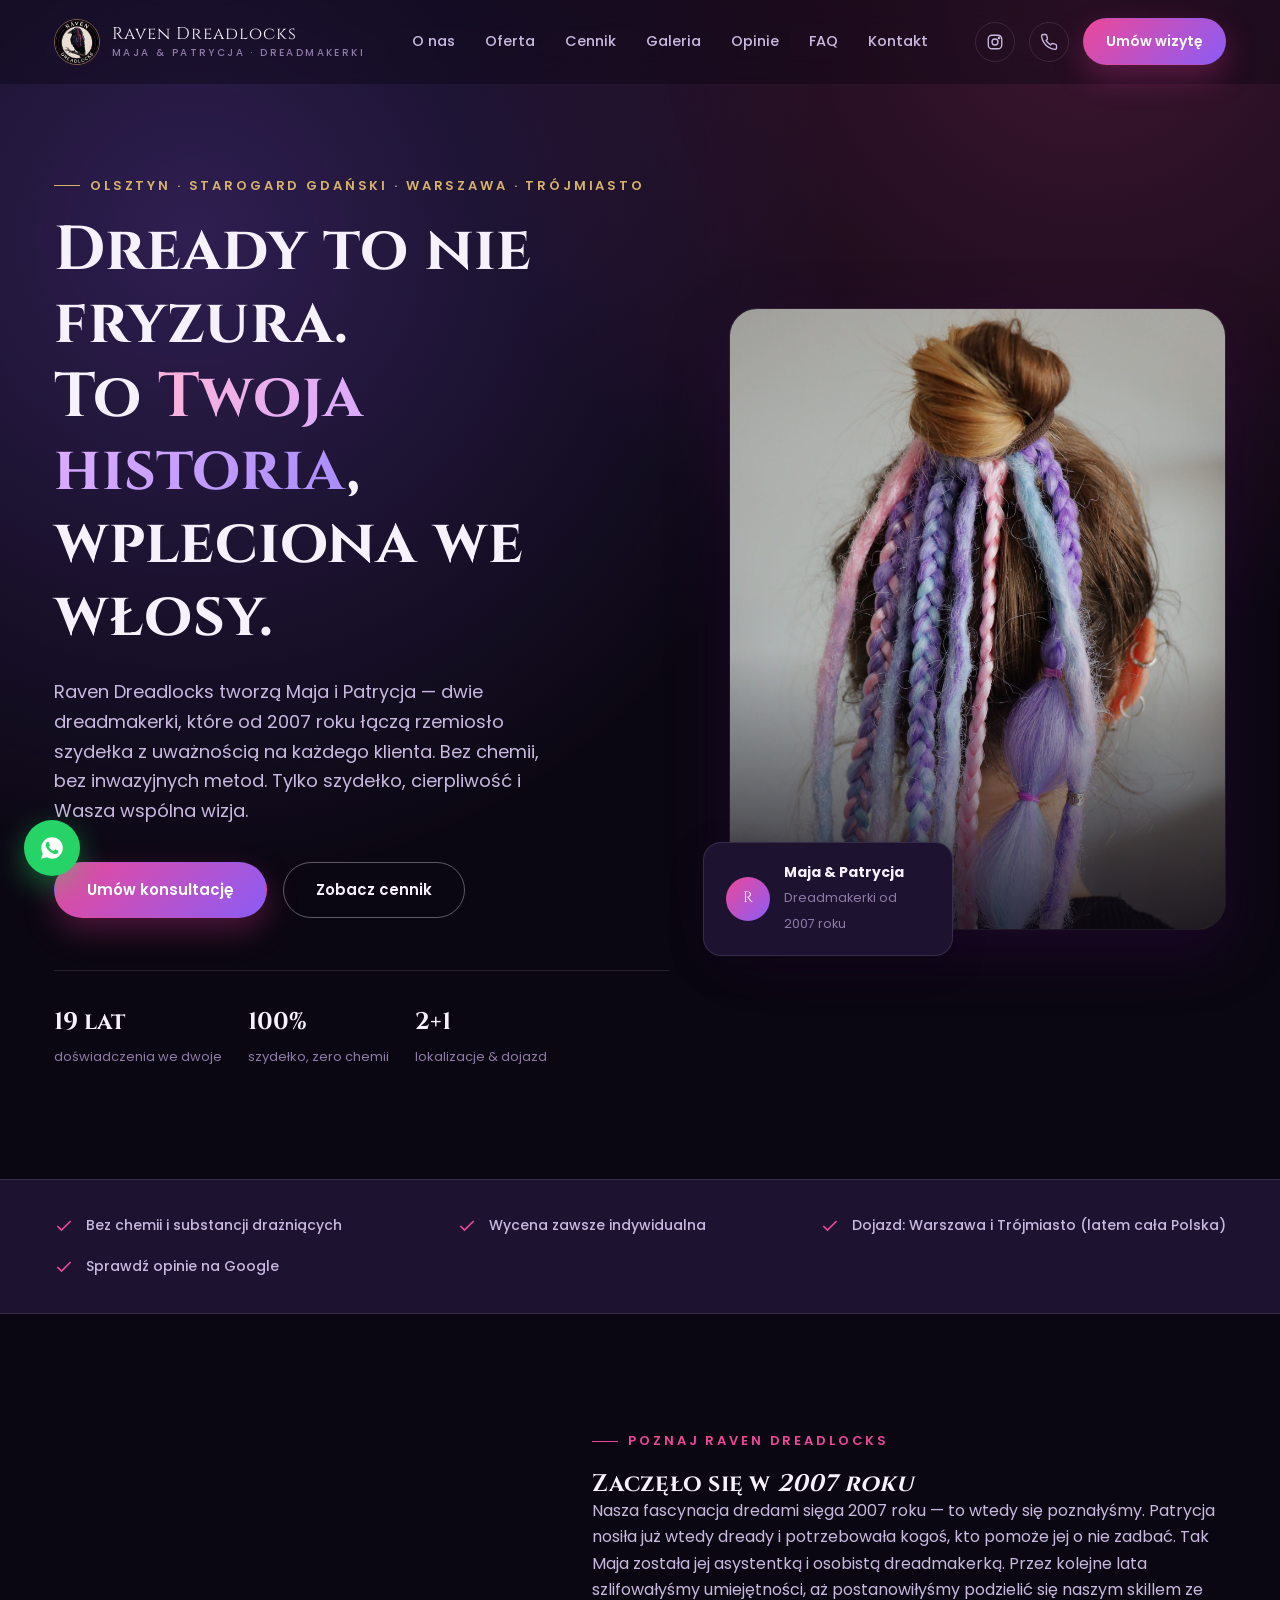
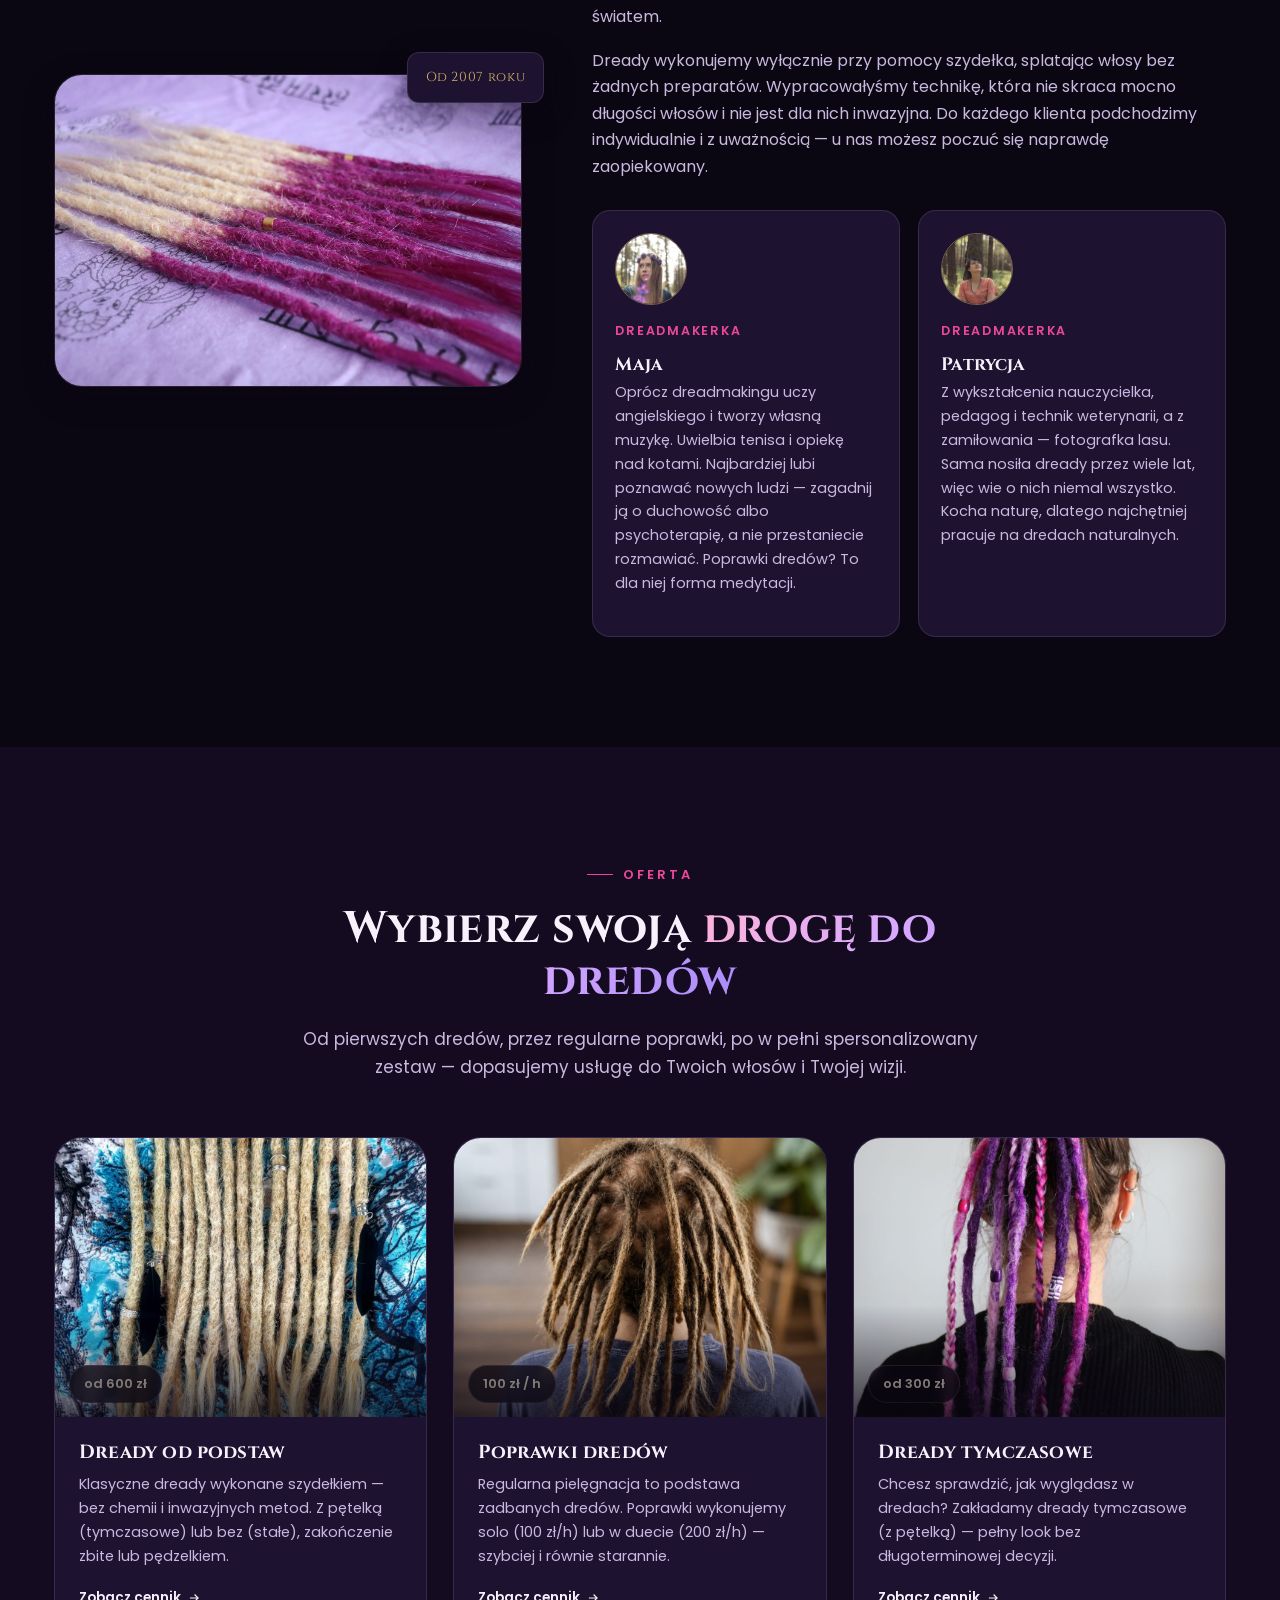
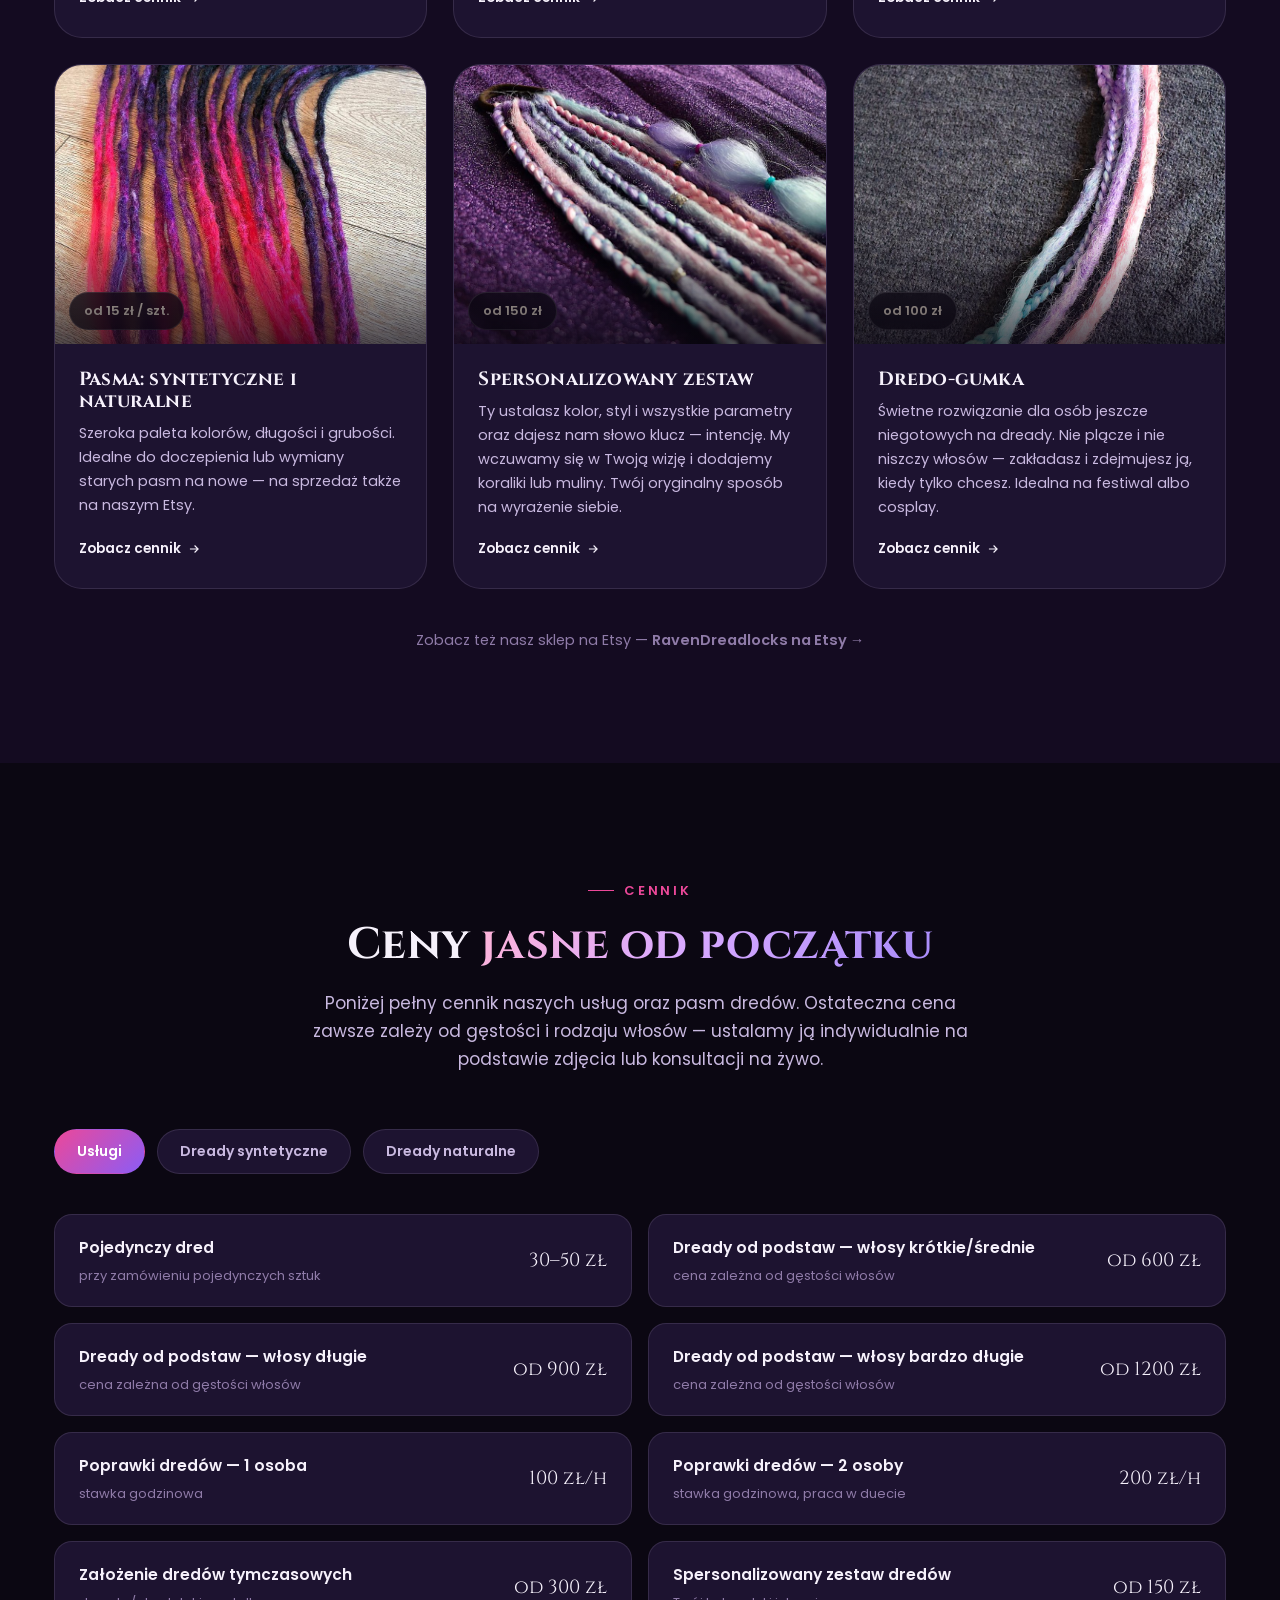
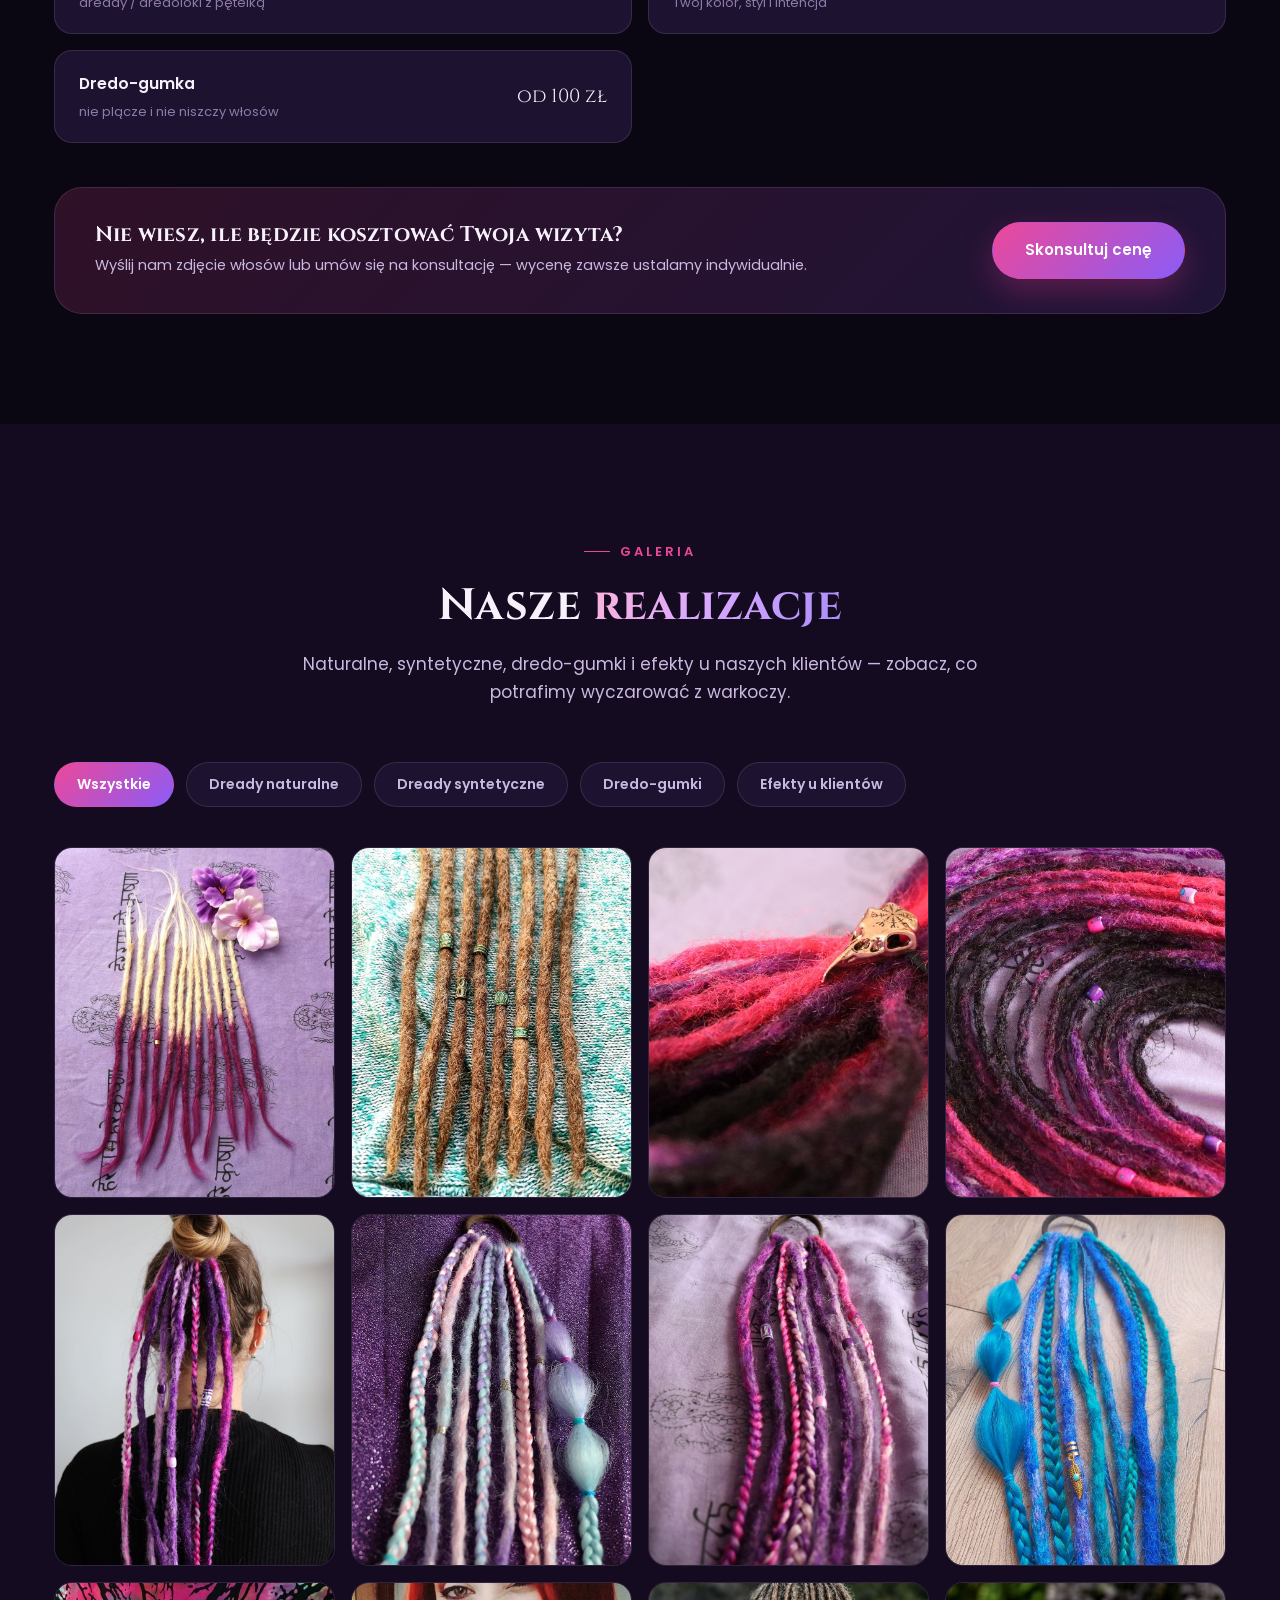
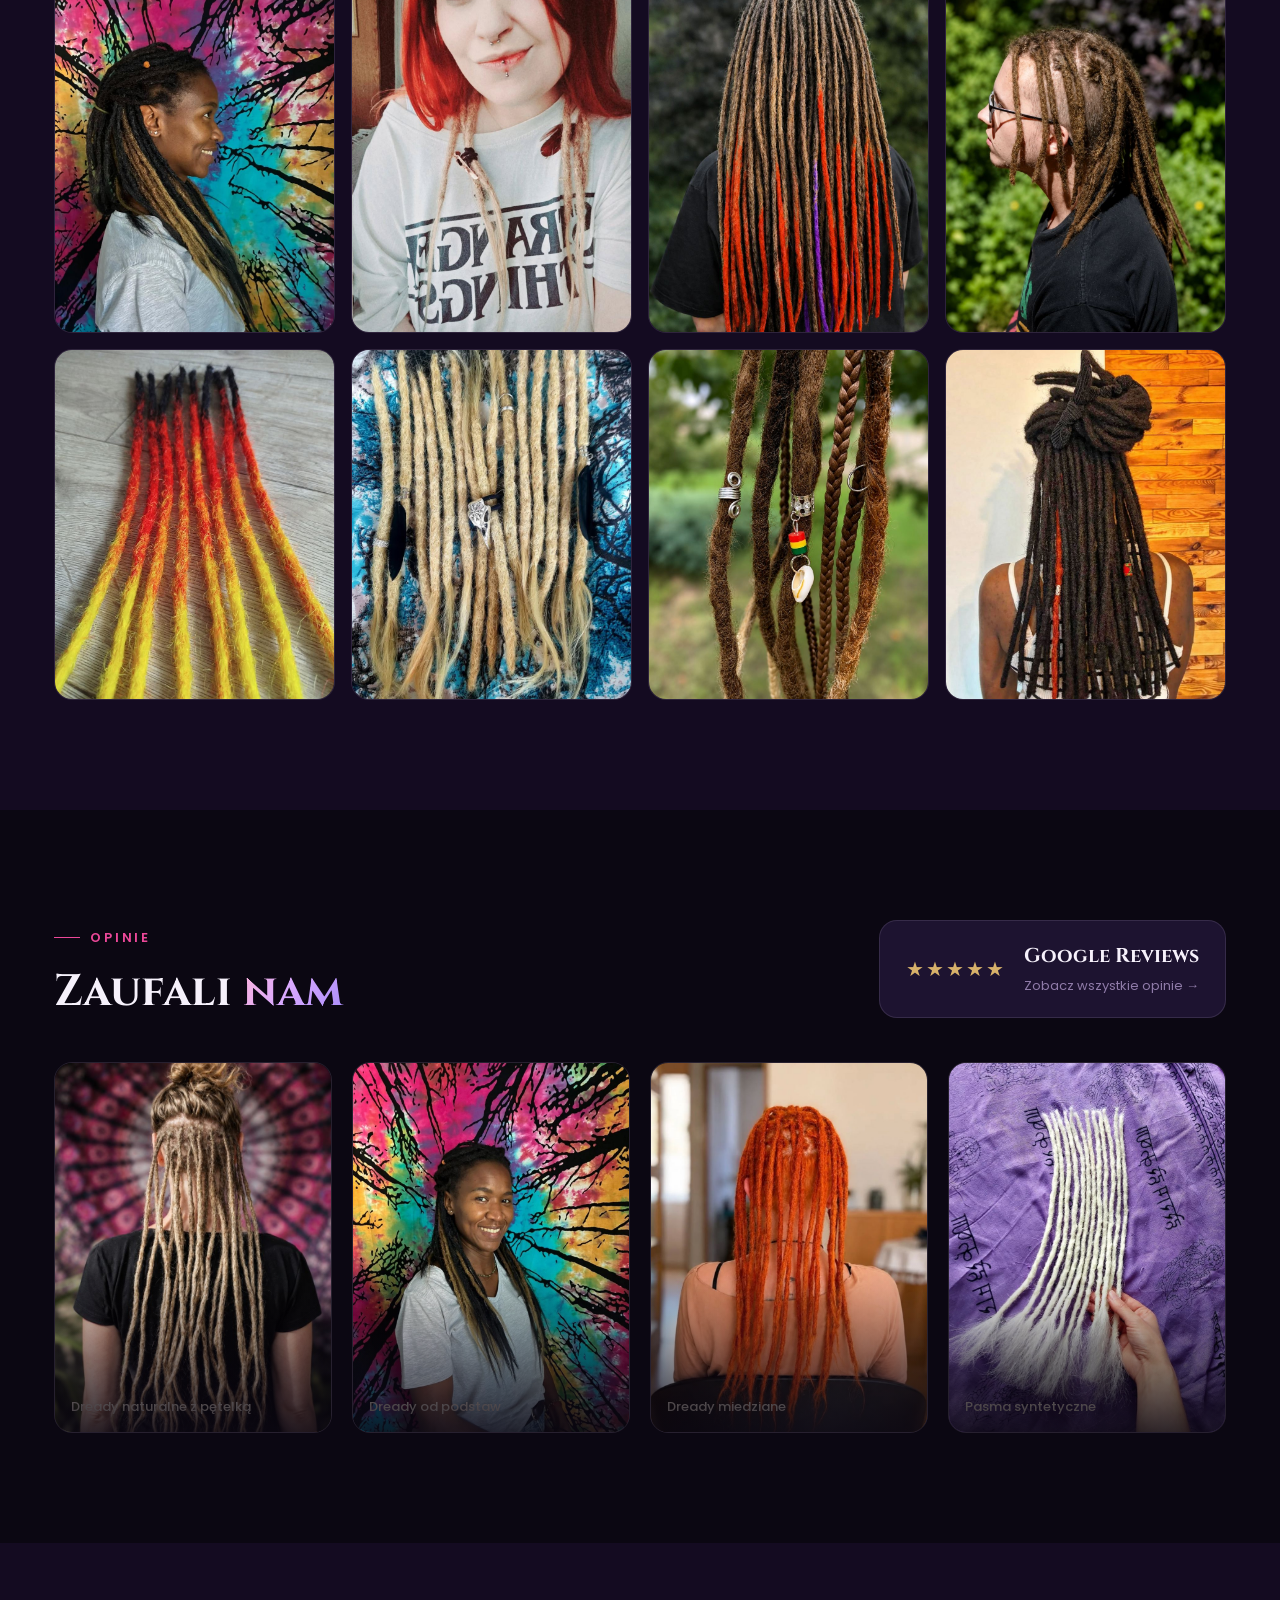
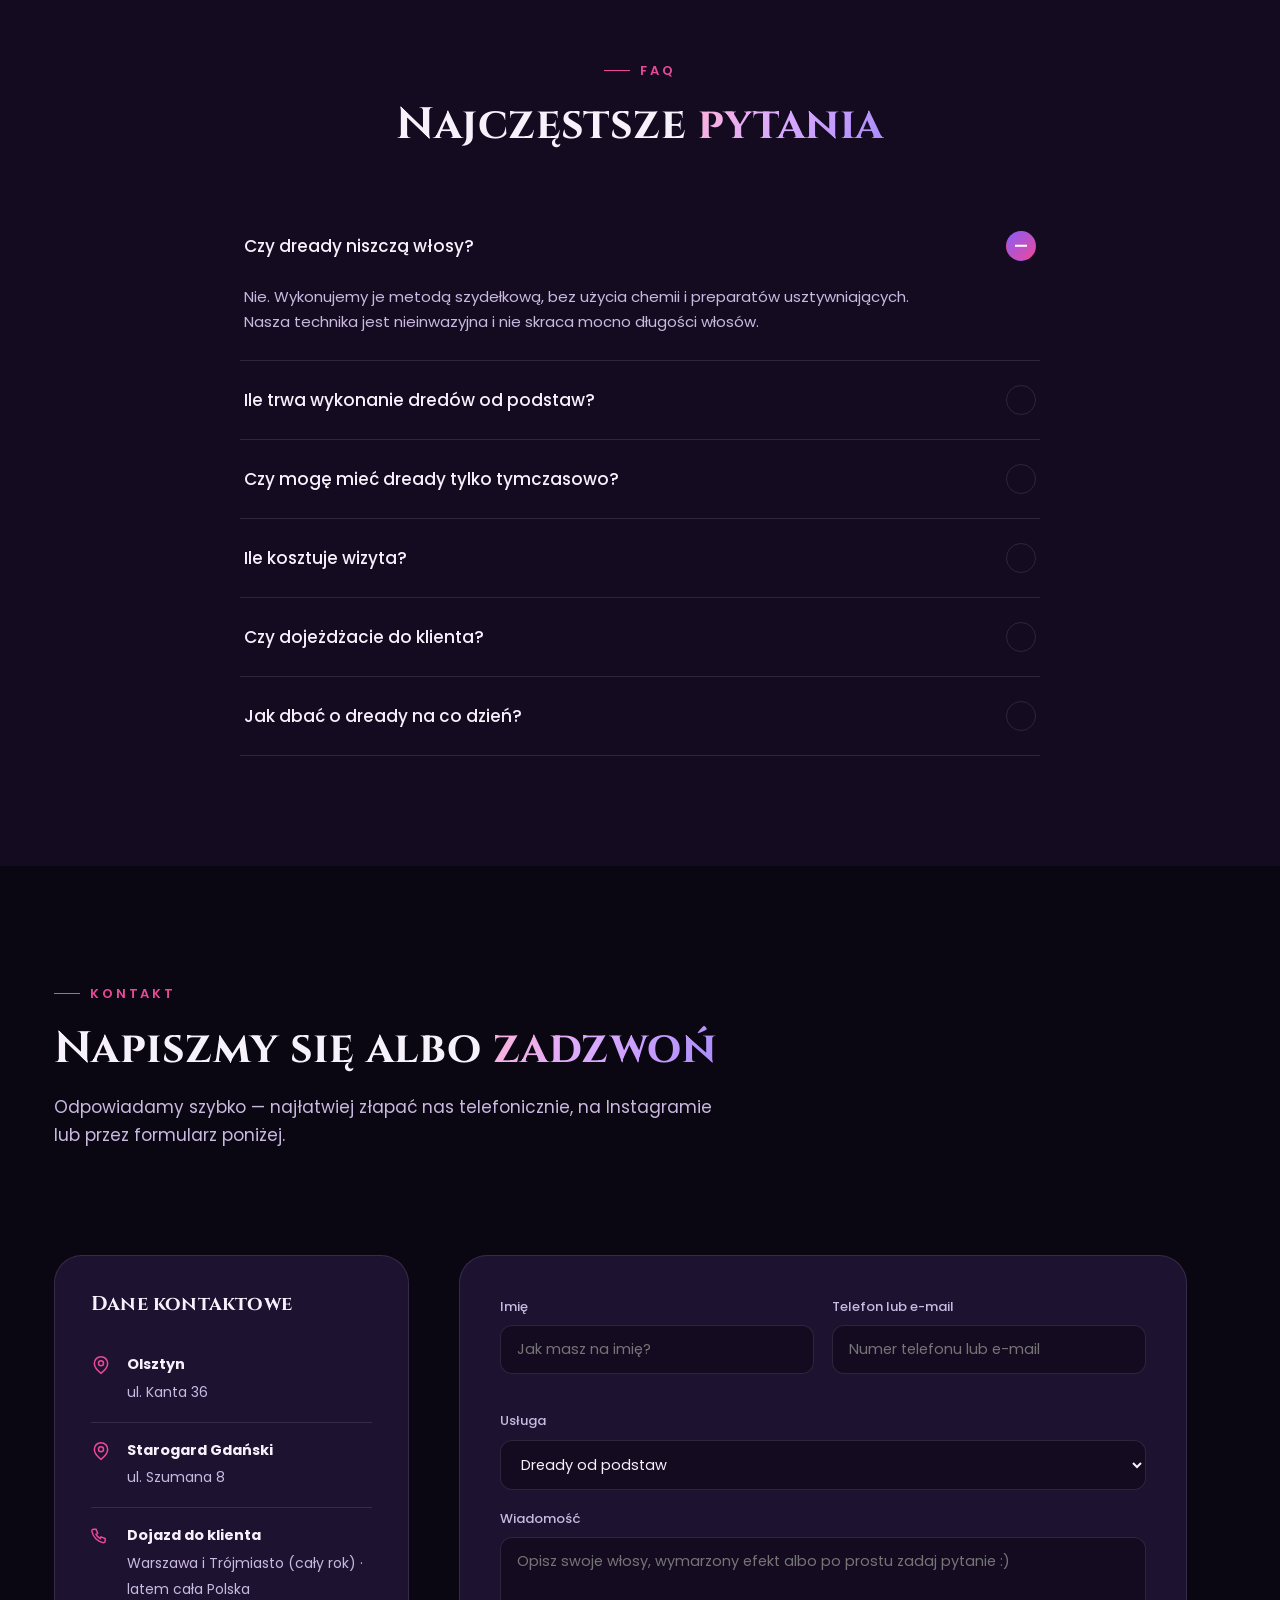
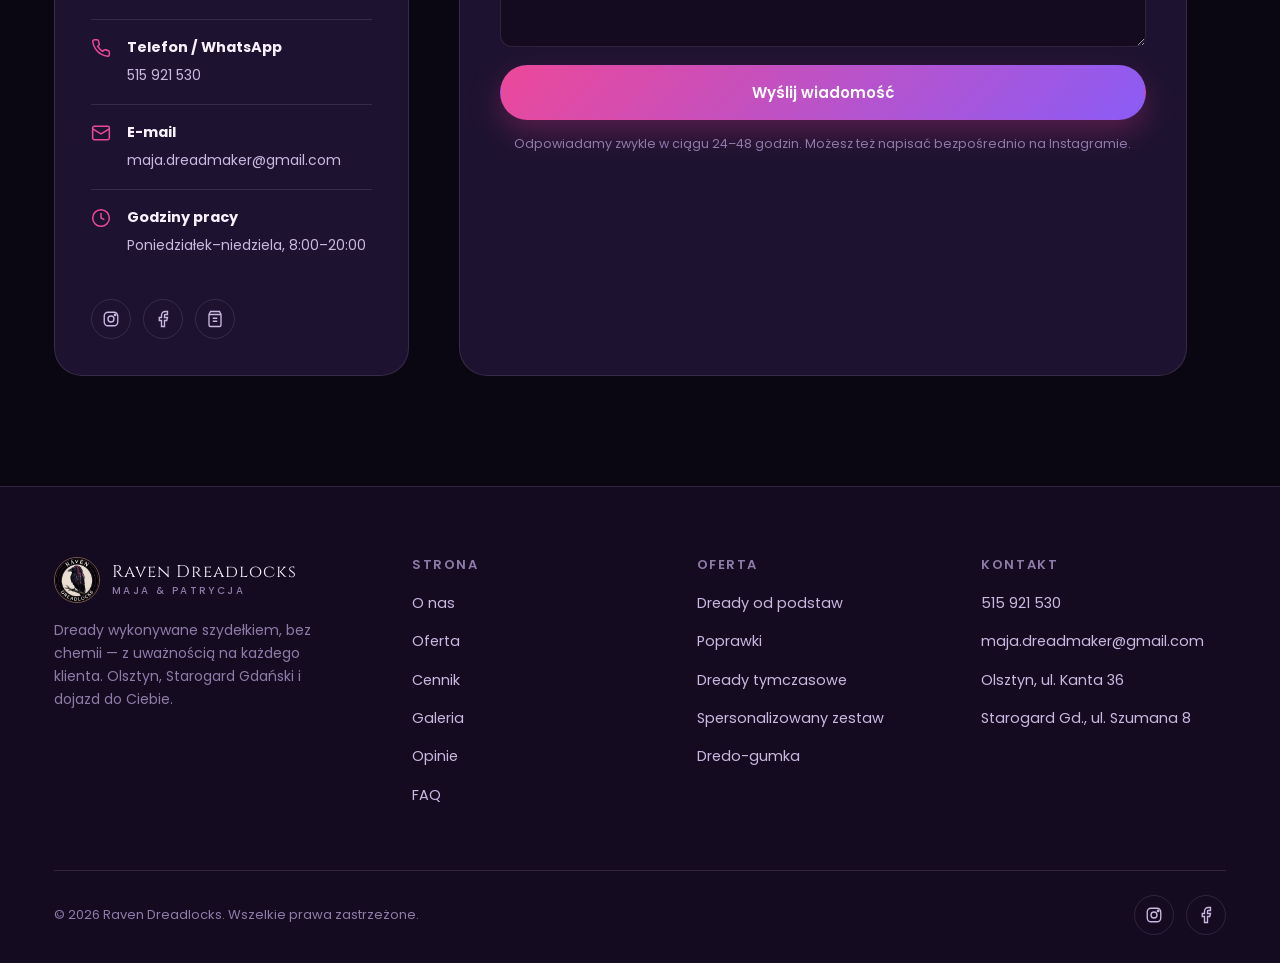
==== commit c3cfc6b7: "Add Maja & Patrycja portraits to founder cards in O nas Co-Authored-By: Claude Sonnet 5 <noreply@ant" ====
--- a/index.html
+++ b/index.html
@@ -117,11 +117,13 @@
 
         <div class="founder-cards">
           <div class="founder-card">
+            <img class="avatar" src="img/maja.jpg" alt="Maja — dreadmakerka Raven Dreadlocks">
             <span class="role">Dreadmakerka</span>
             <h3>Maja</h3>
             <p>Oprócz dreadmakingu uczy angielskiego i tworzy własną muzykę. Uwielbia tenisa i opiekę nad kotami. Najbardziej lubi poznawać nowych ludzi — zagadnij ją o duchowość albo psychoterapię, a nie przestaniecie rozmawiać. Poprawki dredów? To dla niej forma medytacji.</p>
           </div>
           <div class="founder-card">
+            <img class="avatar" src="img/patrycja.jpg" alt="Patrycja — dreadmakerka Raven Dreadlocks">
             <span class="role">Dreadmakerka</span>
             <h3>Patrycja</h3>
             <p>Z wykształcenia nauczycielka, pedagog i technik weterynarii, a z zamiłowania — fotografka lasu. Sama nosiła dready przez wiele lat, więc wie o nich niemal wszystko. Kocha naturę, dlatego najchętniej pracuje na dredach naturalnych.</p>
--- a/css/style.css
+++ b/css/style.css
@@ -355,6 +355,13 @@
   border-radius: var(--radius-md);
   padding: 22px;
 }
+.founder-card .avatar{
+  width: 72px; height: 72px;
+  border-radius: 50%;
+  object-fit: cover;
+  border: 1.5px solid rgba(216, 178, 106, 0.5);
+  margin-bottom: 16px;
+}
 .founder-card h3{ font-size: 18px; color: var(--text); margin-bottom: 6px; }
 .founder-card .role{ font-size: 12.5px; color: var(--pink); text-transform: uppercase; letter-spacing: 0.14em; font-weight: 600; margin-bottom: 12px; display: block; }
 .founder-card p{ font-size: 14.5px; color: var(--text-dim); }
@@ -474,20 +481,24 @@
 
 /* ---------- galeria ---------- */
 .gallery-grid{
-  columns: 4 240px;
-  column-gap: 16px;
+  display: grid;
+  grid-template-columns: repeat(4, 1fr);
+  gap: 16px;
 }
 .gallery-grid figure{
-  margin: 0 0 16px;
-  break-inside: avoid;
+  margin: 0;
+  aspect-ratio: 4 / 5;
   border-radius: var(--radius-md);
   overflow: hidden;
   position: relative;
   cursor: zoom-in;
   border: 1px solid var(--border);
 }
-.gallery-grid img{ width: 100%; display: block; transition: transform .5s ease; }
+.gallery-grid img{ width: 100%; height: 100%; object-fit: cover; display: block; transition: transform .5s ease; }
 .gallery-grid figure:hover img{ transform: scale(1.05); }
+
+@media (max-width: 980px){ .gallery-grid{ grid-template-columns: repeat(3, 1fr); } }
+@media (max-width: 640px){ .gallery-grid{ grid-template-columns: repeat(2, 1fr); gap: 12px; } }
 .gallery-grid figure::after{
   content: '\2725';
   position: absolute; inset: 0;
@@ -495,6 +506,7 @@
   font-size: 22px; color: #fff;
   background: rgba(139,58,168,0.0);
   opacity: 0; transition: all .3s ease;
+  pointer-events: none;
 }
 .gallery-grid figure:hover::after{ opacity: 1; background: rgba(60,15,90,0.35); }
 
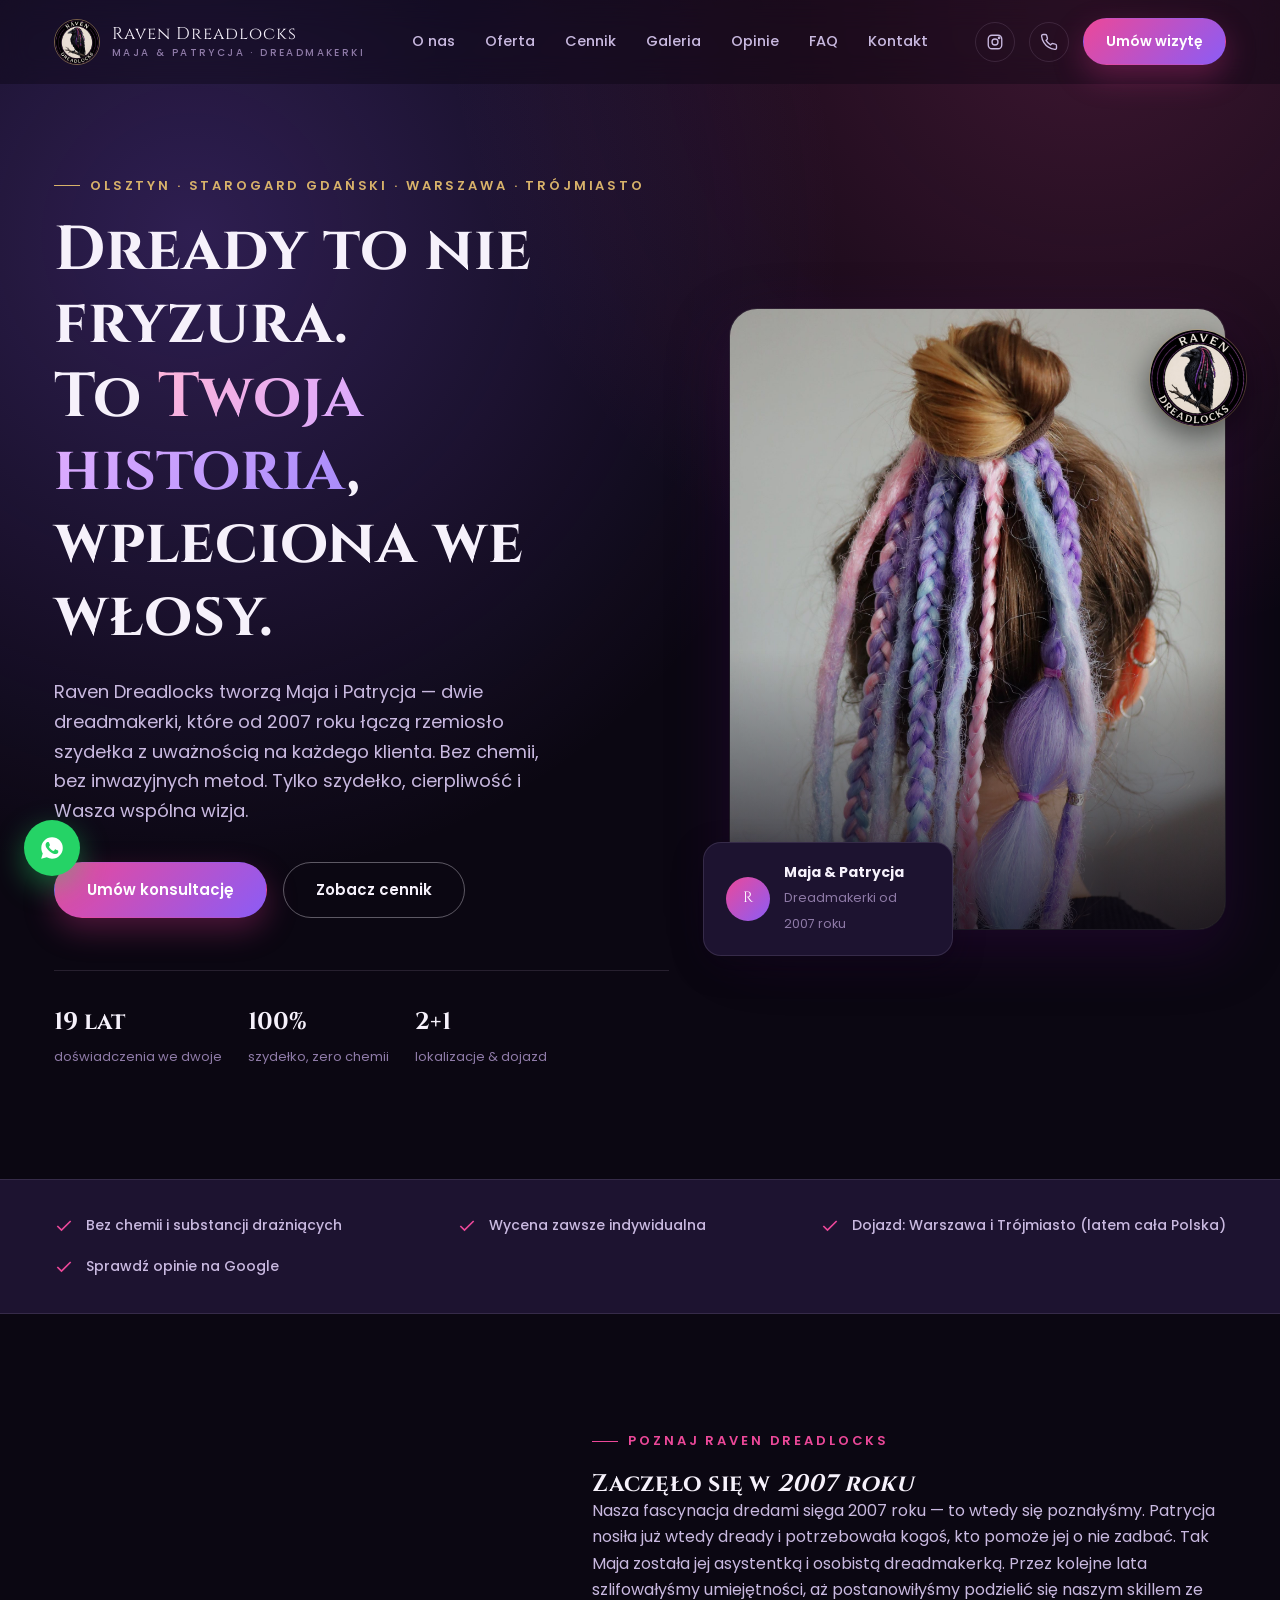
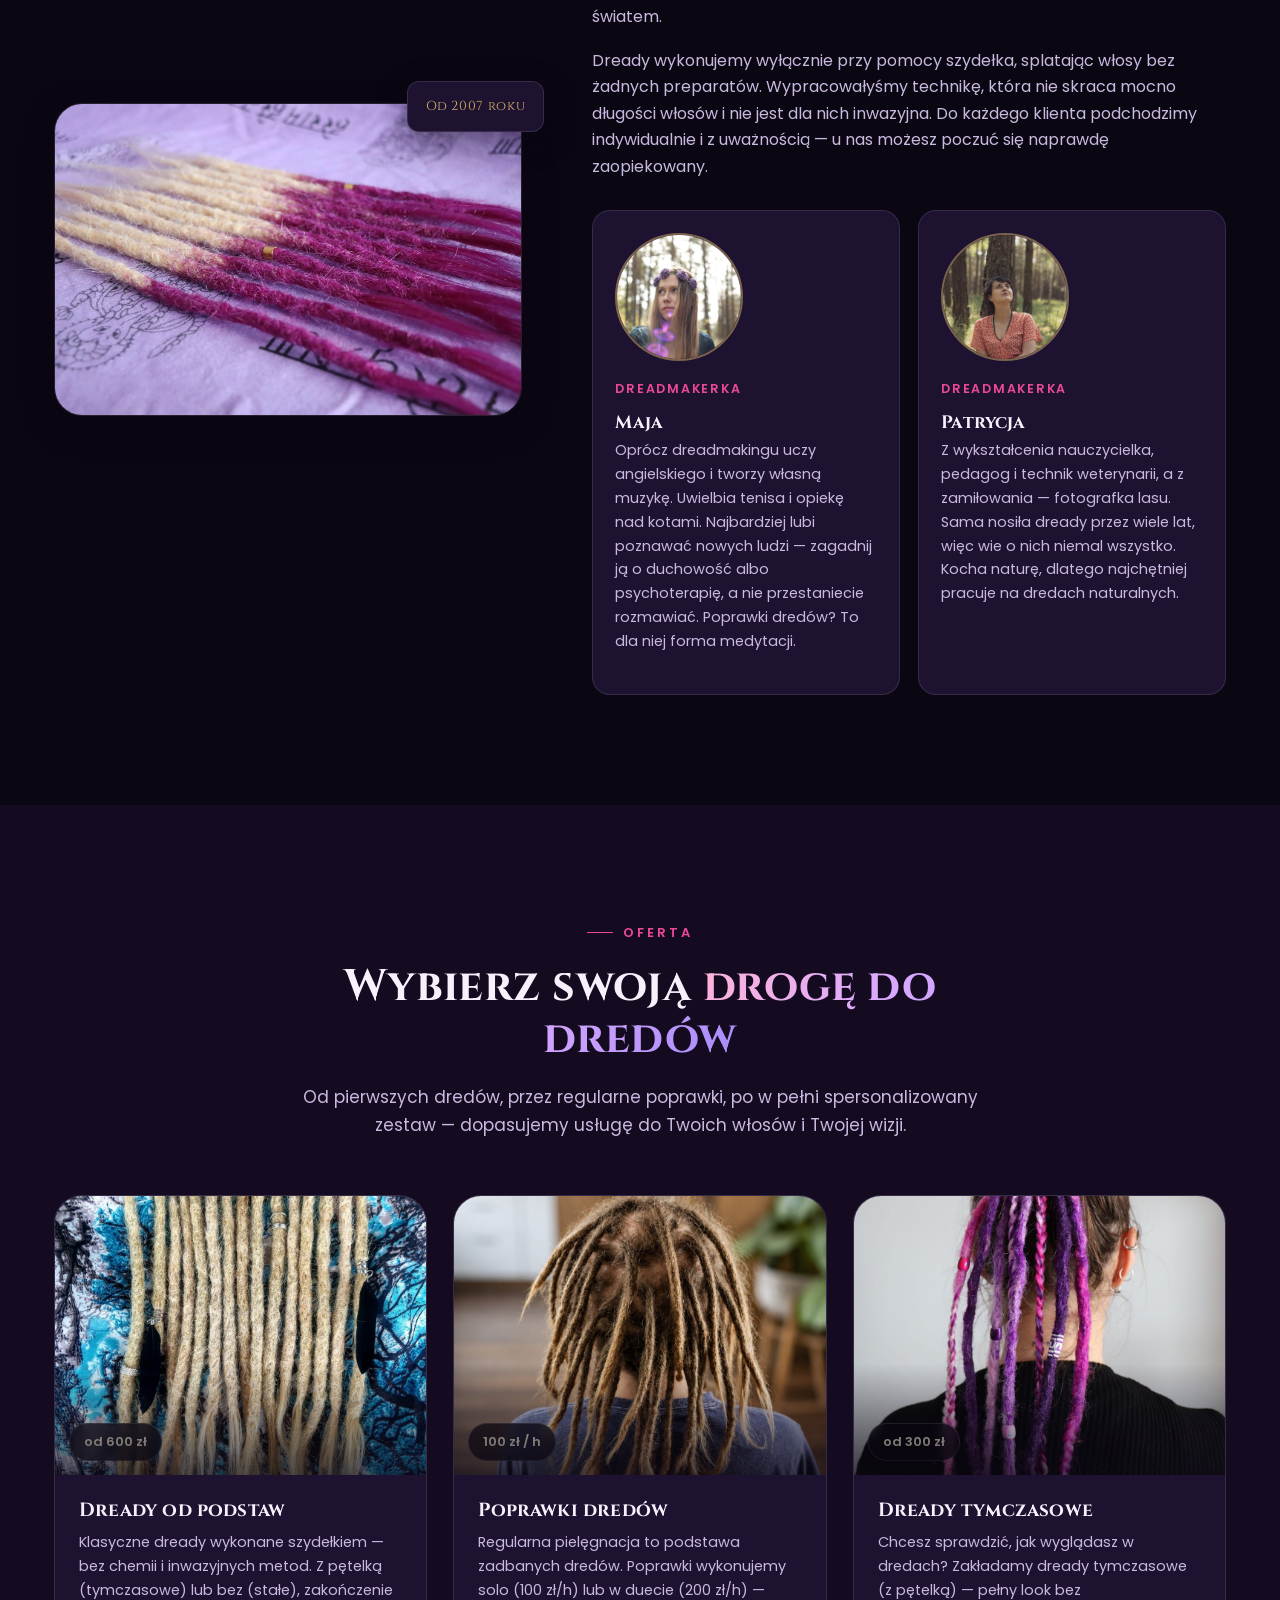
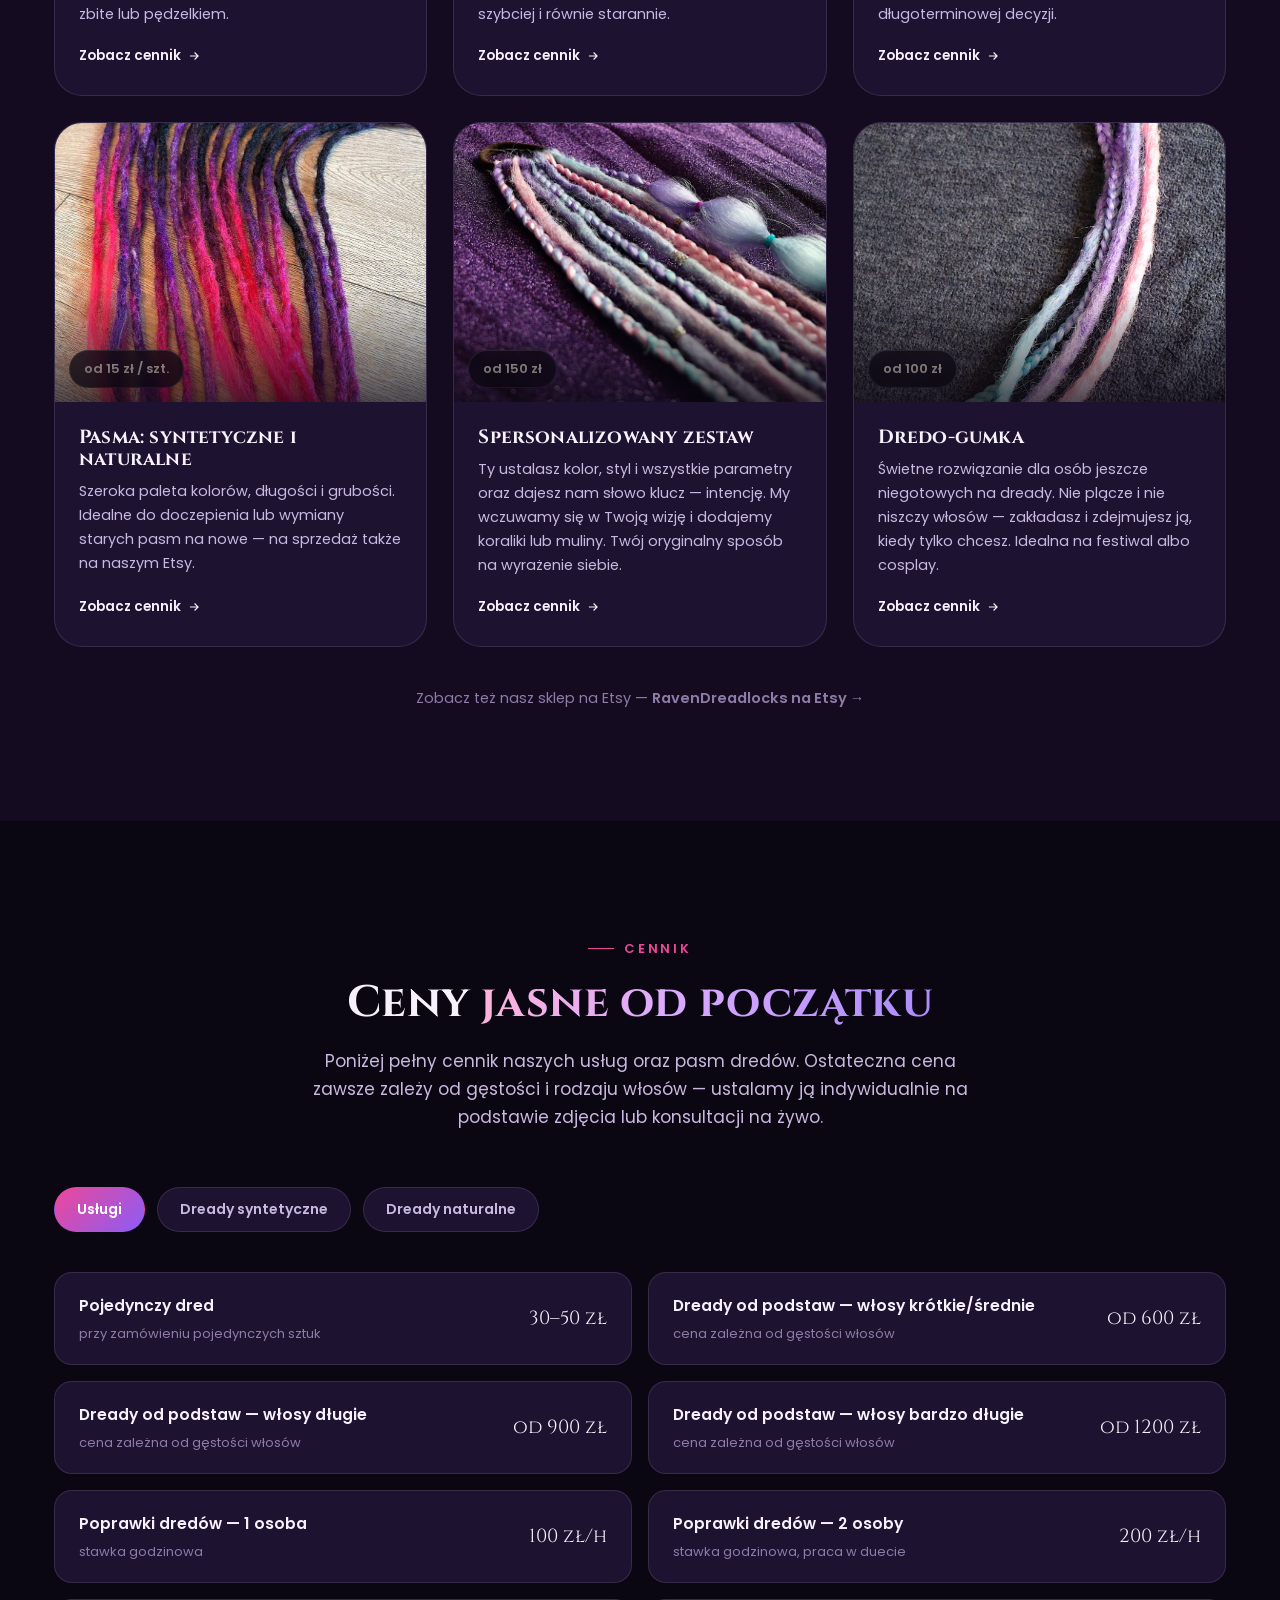
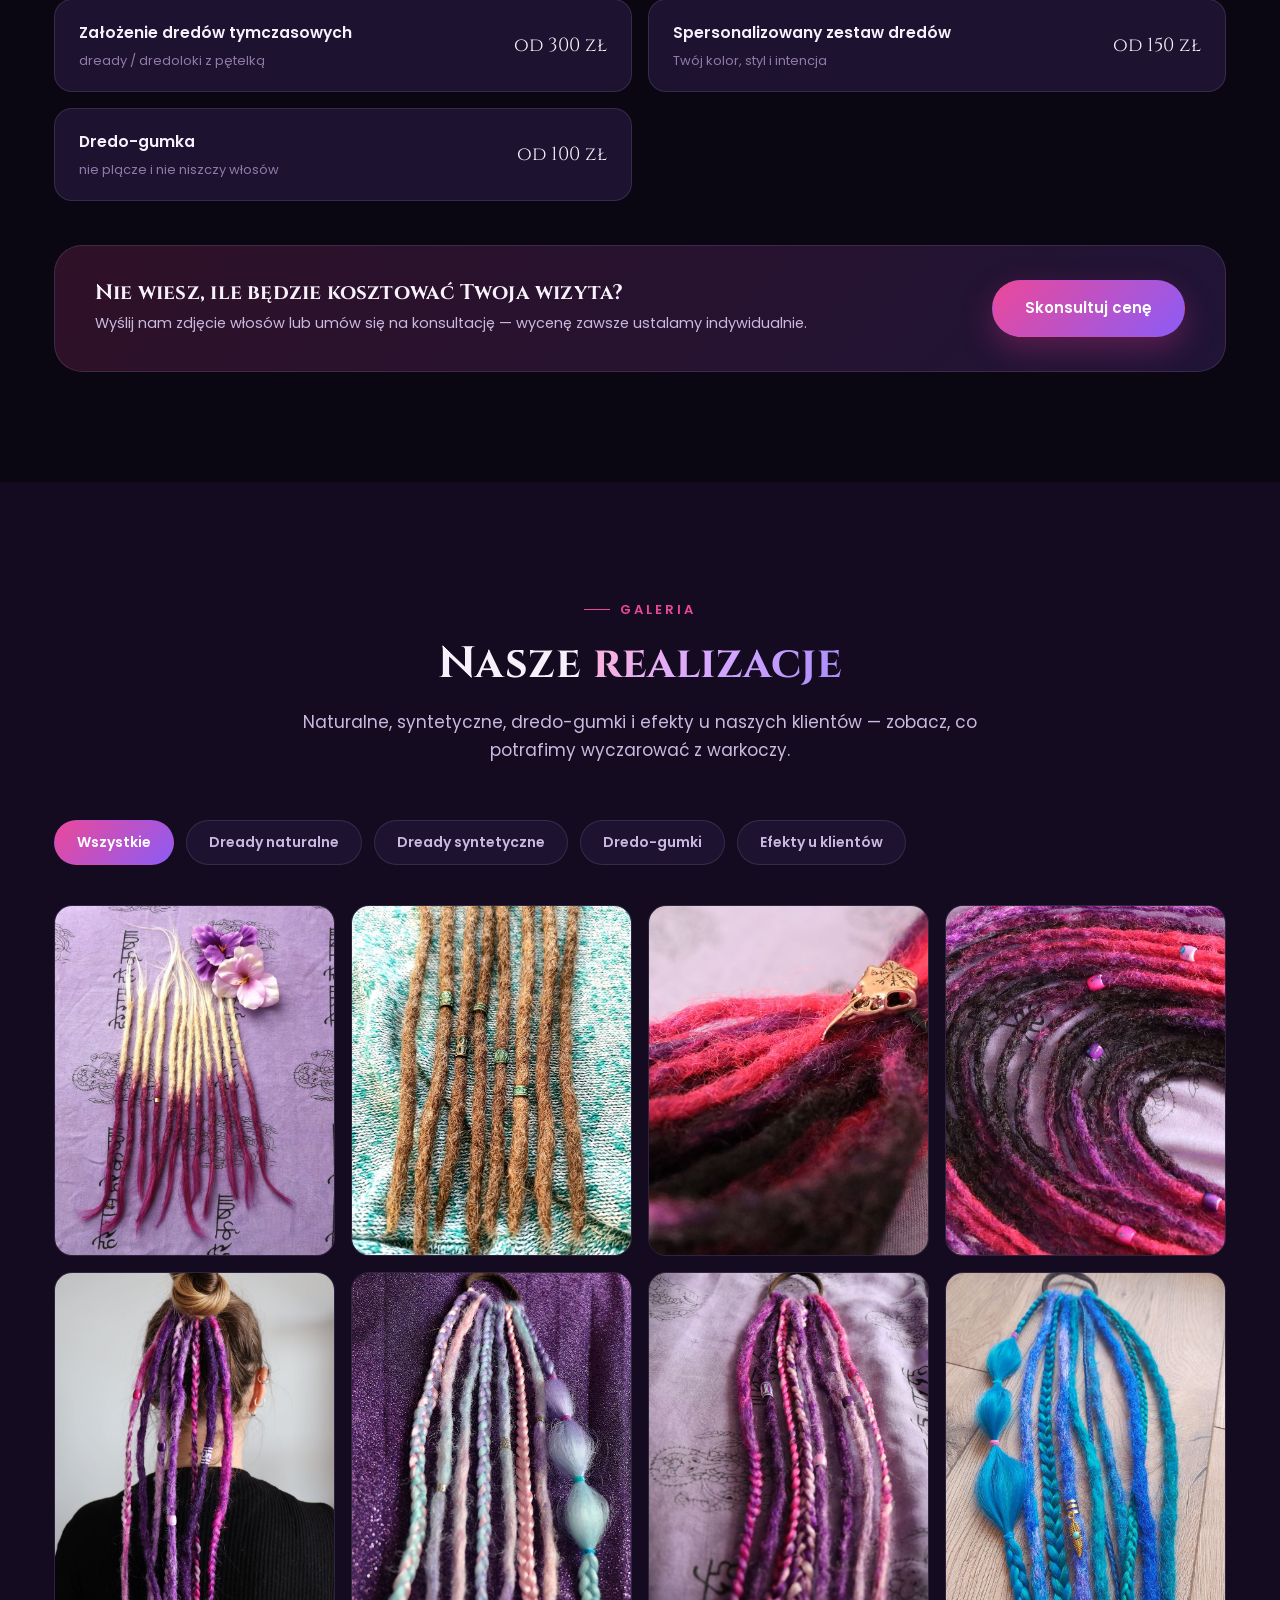
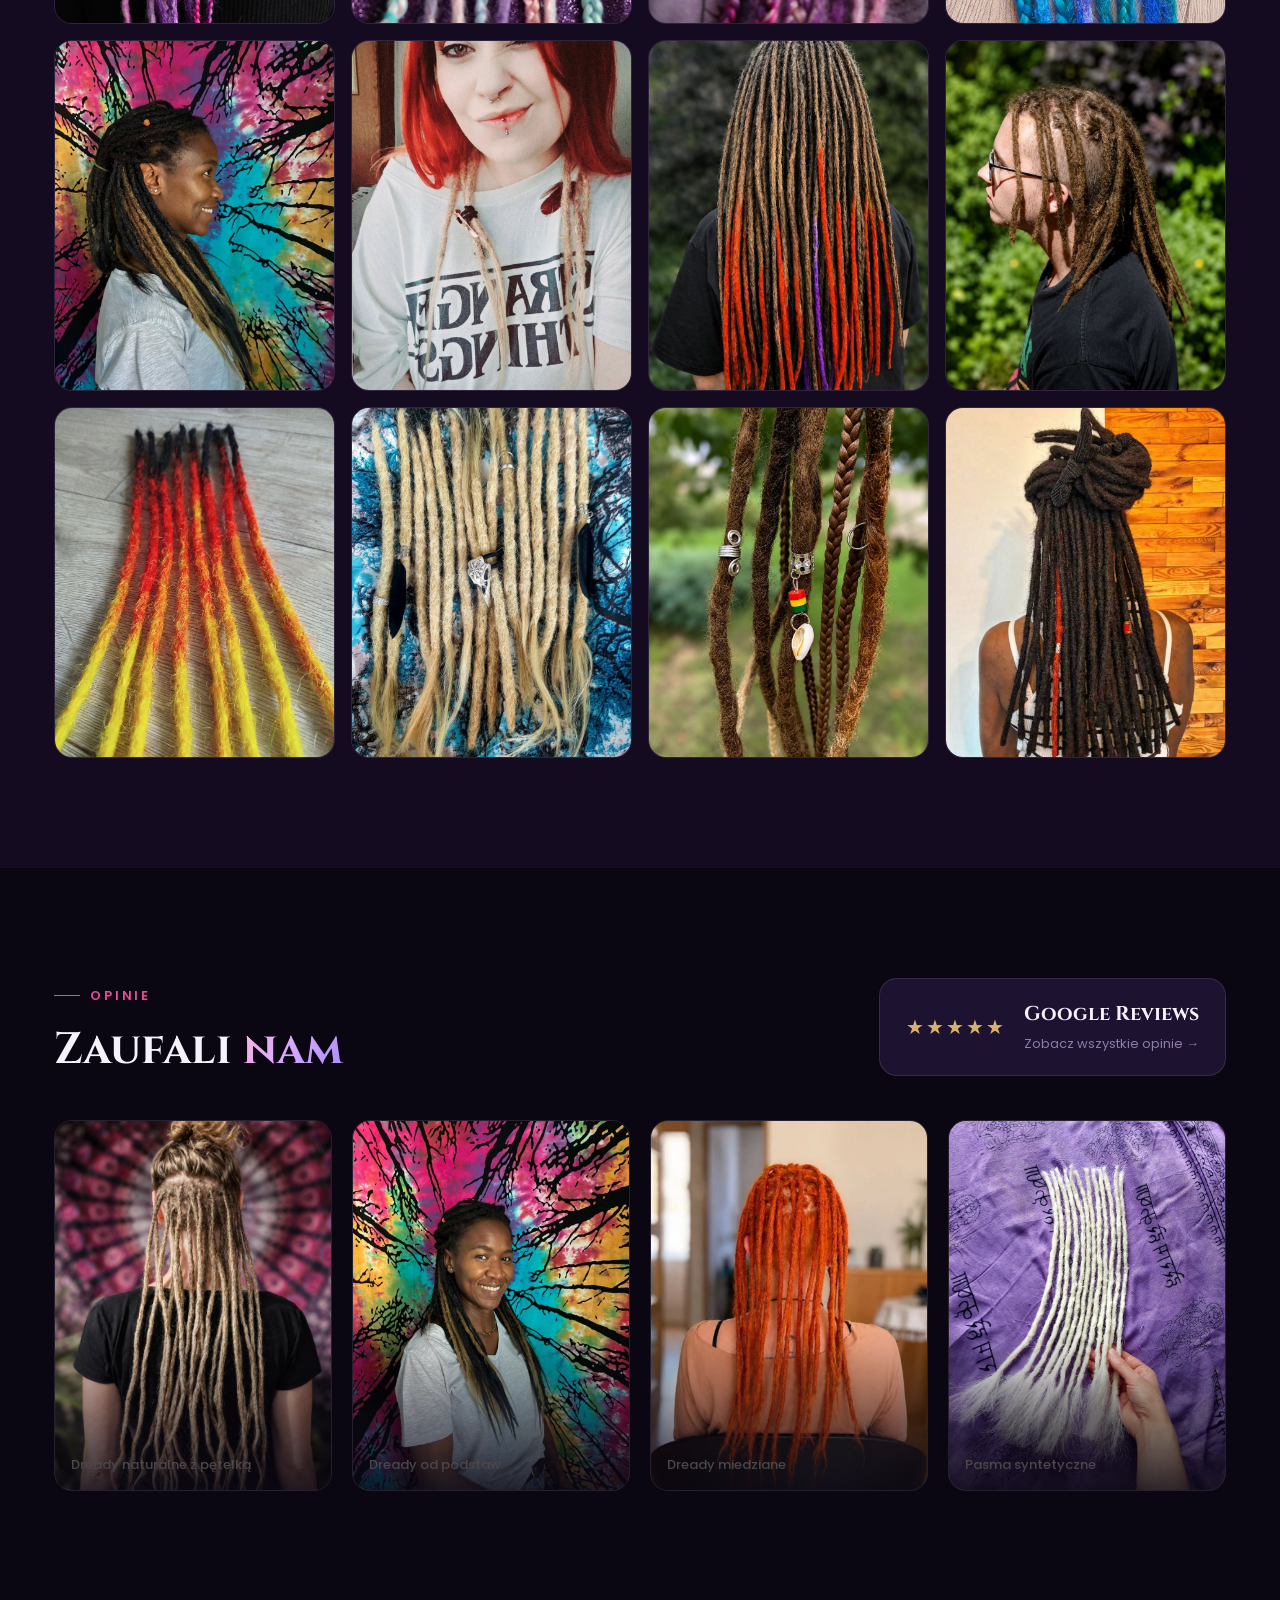
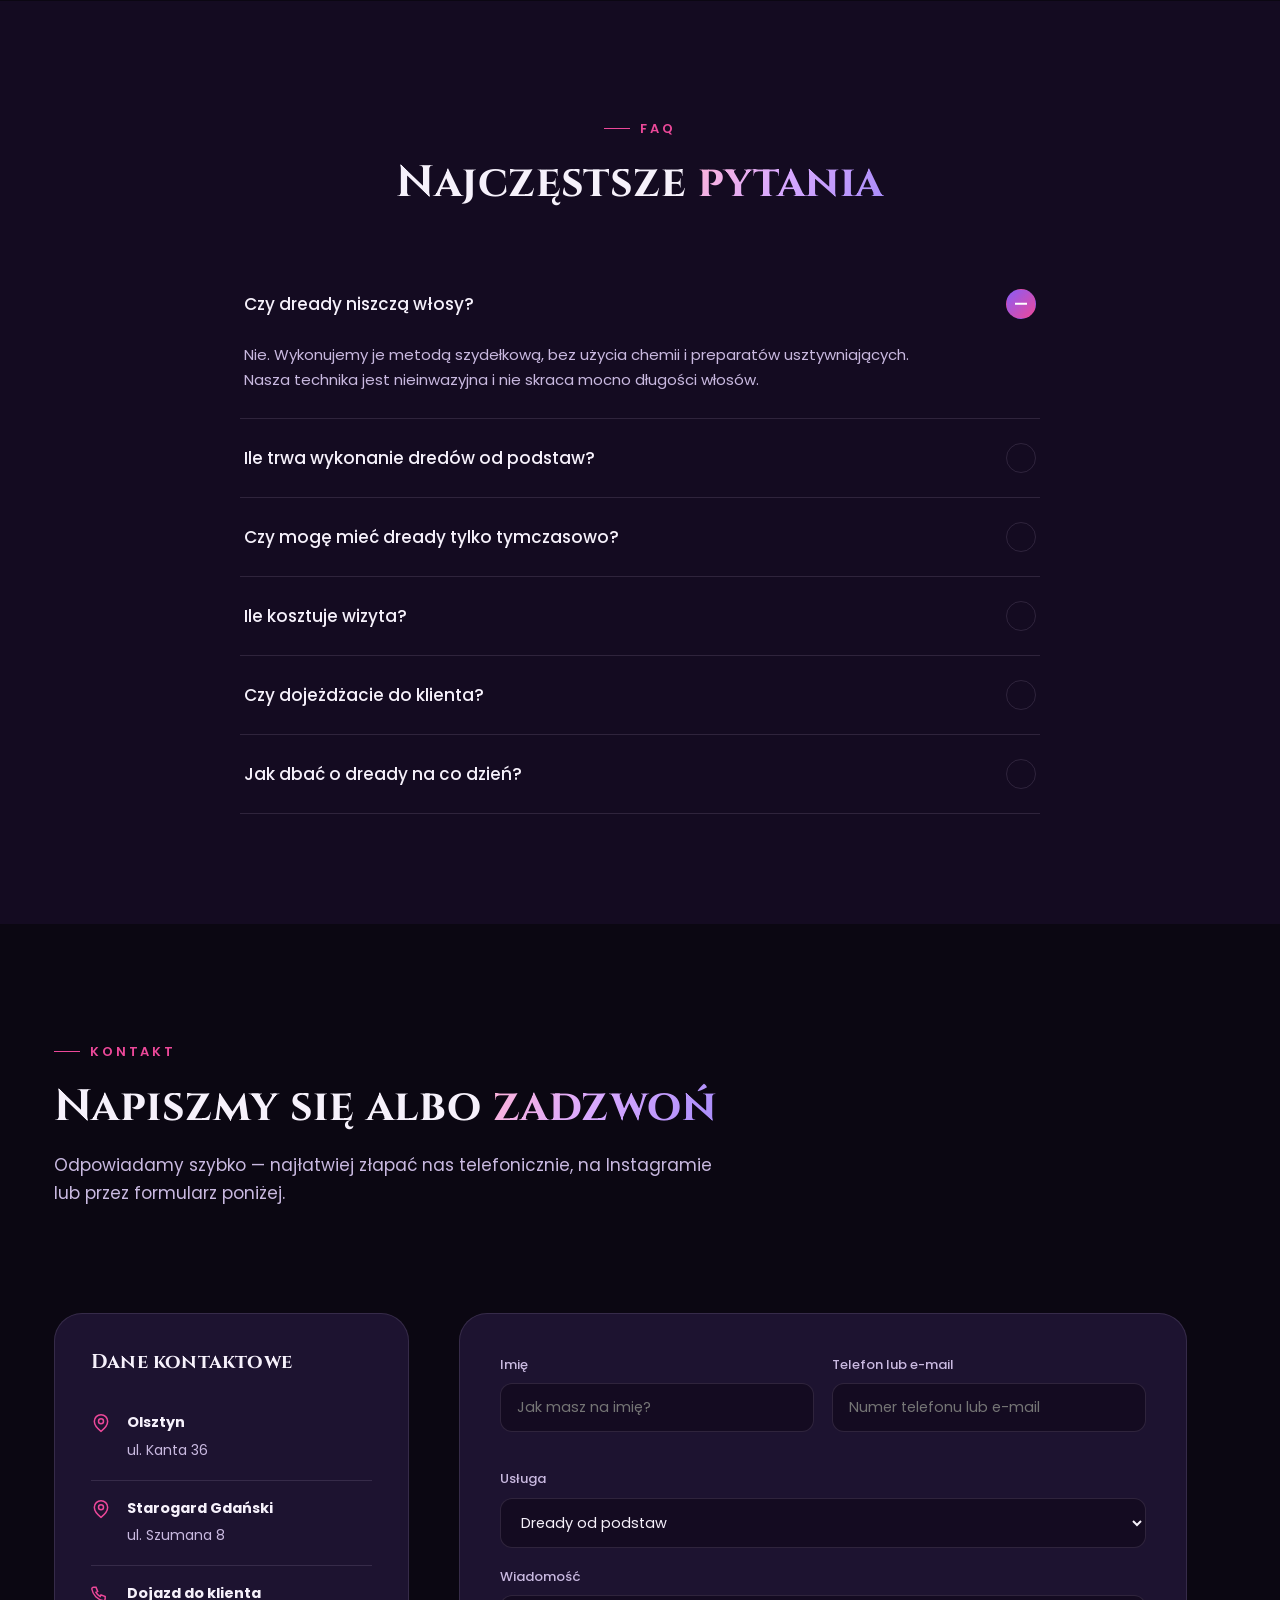
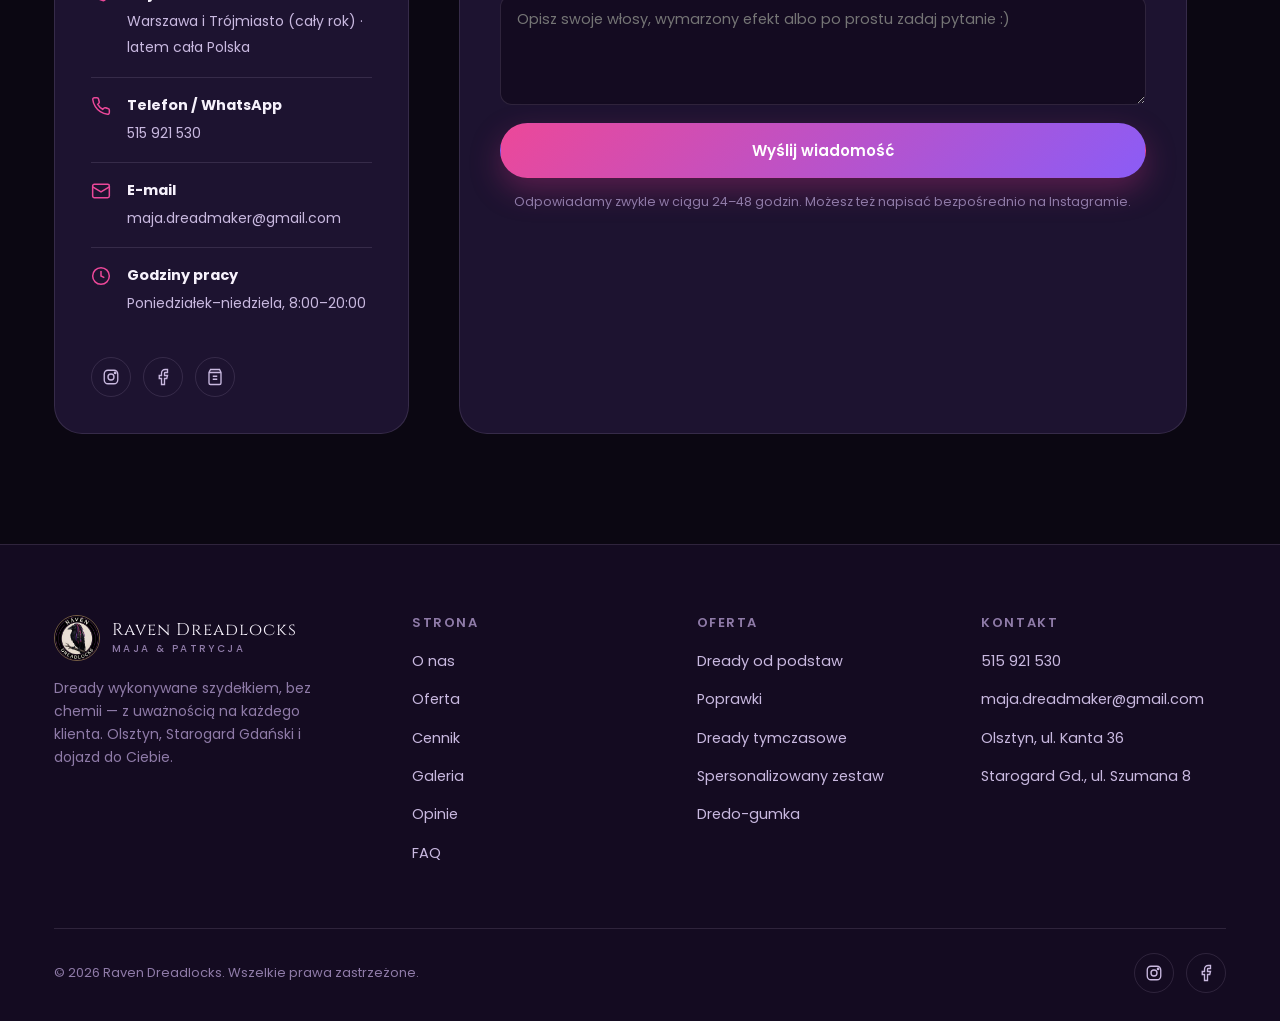
==== commit 4a7dcf4d: "Enlarge founder avatars, add logo seal to hero image Co-Authored-By: Claude Sonnet 5 <noreply@anthro" ====
--- a/index.html
+++ b/index.html
@@ -69,6 +69,7 @@
         <div class="frame">
           <img src="img/hero-pastel-bun.jpg" alt="Pastelowe dready — fioletowe, miętowe i różowe pasma">
         </div>
+        <img src="img/logo.jpg" alt="Raven Dreadlocks" class="hero-seal">
         <div class="hero-badge">
           <div class="dot">R</div>
           <div>
--- a/css/style.css
+++ b/css/style.css
@@ -308,11 +308,24 @@
 .hero-badge strong{ display: block; font-size: 14px; color: var(--text); }
 .hero-badge span{ font-size: 12.5px; color: var(--text-faint); }
 
+.hero-seal{
+  position: absolute;
+  top: 22px; right: -20px;
+  width: 96px; height: 96px;
+  border-radius: 50%;
+  object-fit: cover;
+  transform: rotate(9deg);
+  box-shadow: 0 12px 30px rgba(0,0,0,0.5), 0 0 0 1px rgba(216, 178, 106, 0.35);
+  transition: transform .35s ease;
+}
+.hero-visual:hover .hero-seal{ transform: rotate(0deg) scale(1.04); }
+
 @media (max-width: 980px){
   .hero .container{ grid-template-columns: 1fr; }
   .hero-visual{ order: -1; max-width: 380px; margin: 0 auto; }
   .hero{ padding-top: 140px; }
   .hero-badge{ left: 50%; transform: translateX(-50%); bottom: -22px; }
+  .hero-seal{ width: 74px; height: 74px; top: 14px; right: -12px; }
 }
 
 /* ---------- trust strip ---------- */
@@ -356,11 +369,11 @@
   padding: 22px;
 }
 .founder-card .avatar{
-  width: 72px; height: 72px;
+  width: 128px; height: 128px;
   border-radius: 50%;
   object-fit: cover;
-  border: 1.5px solid rgba(216, 178, 106, 0.5);
-  margin-bottom: 16px;
+  border: 2px solid rgba(216, 178, 106, 0.5);
+  margin-bottom: 18px;
 }
 .founder-card h3{ font-size: 18px; color: var(--text); margin-bottom: 6px; }
 .founder-card .role{ font-size: 12.5px; color: var(--pink); text-transform: uppercase; letter-spacing: 0.14em; font-weight: 600; margin-bottom: 12px; display: block; }
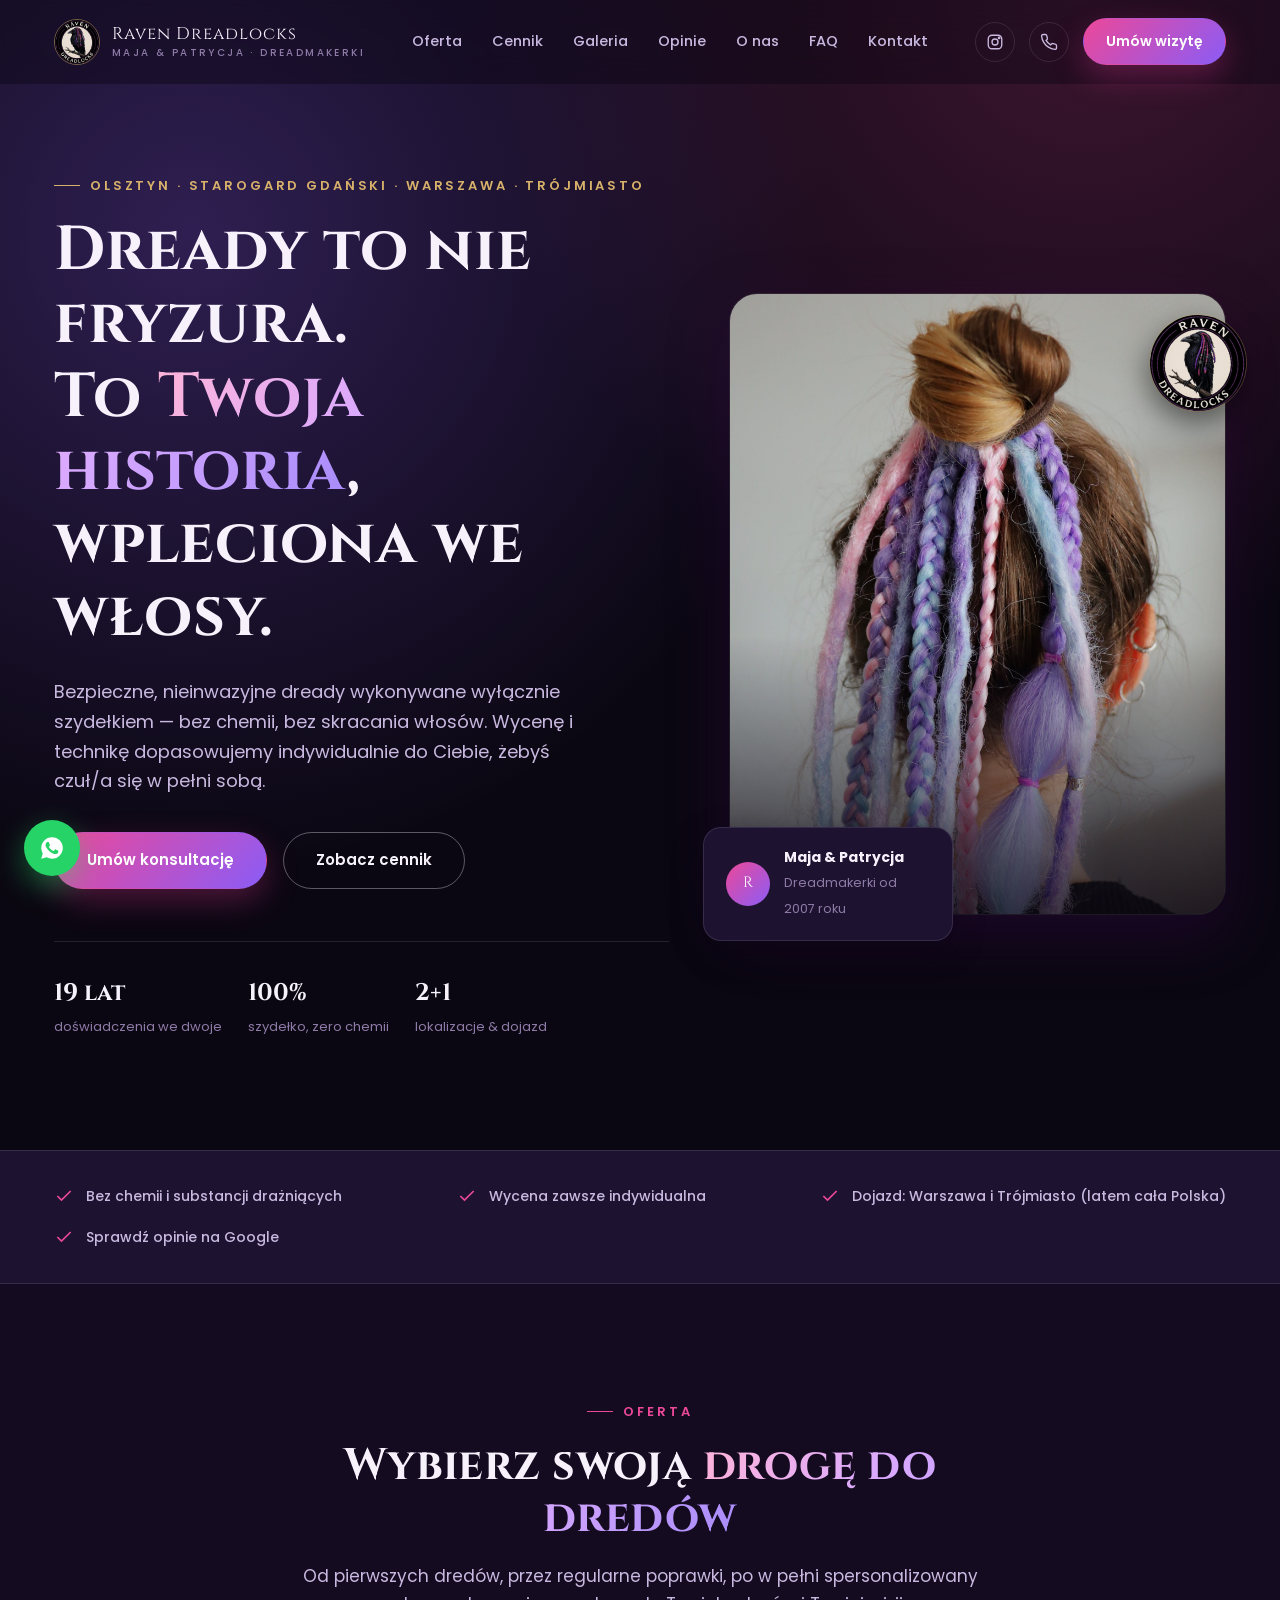
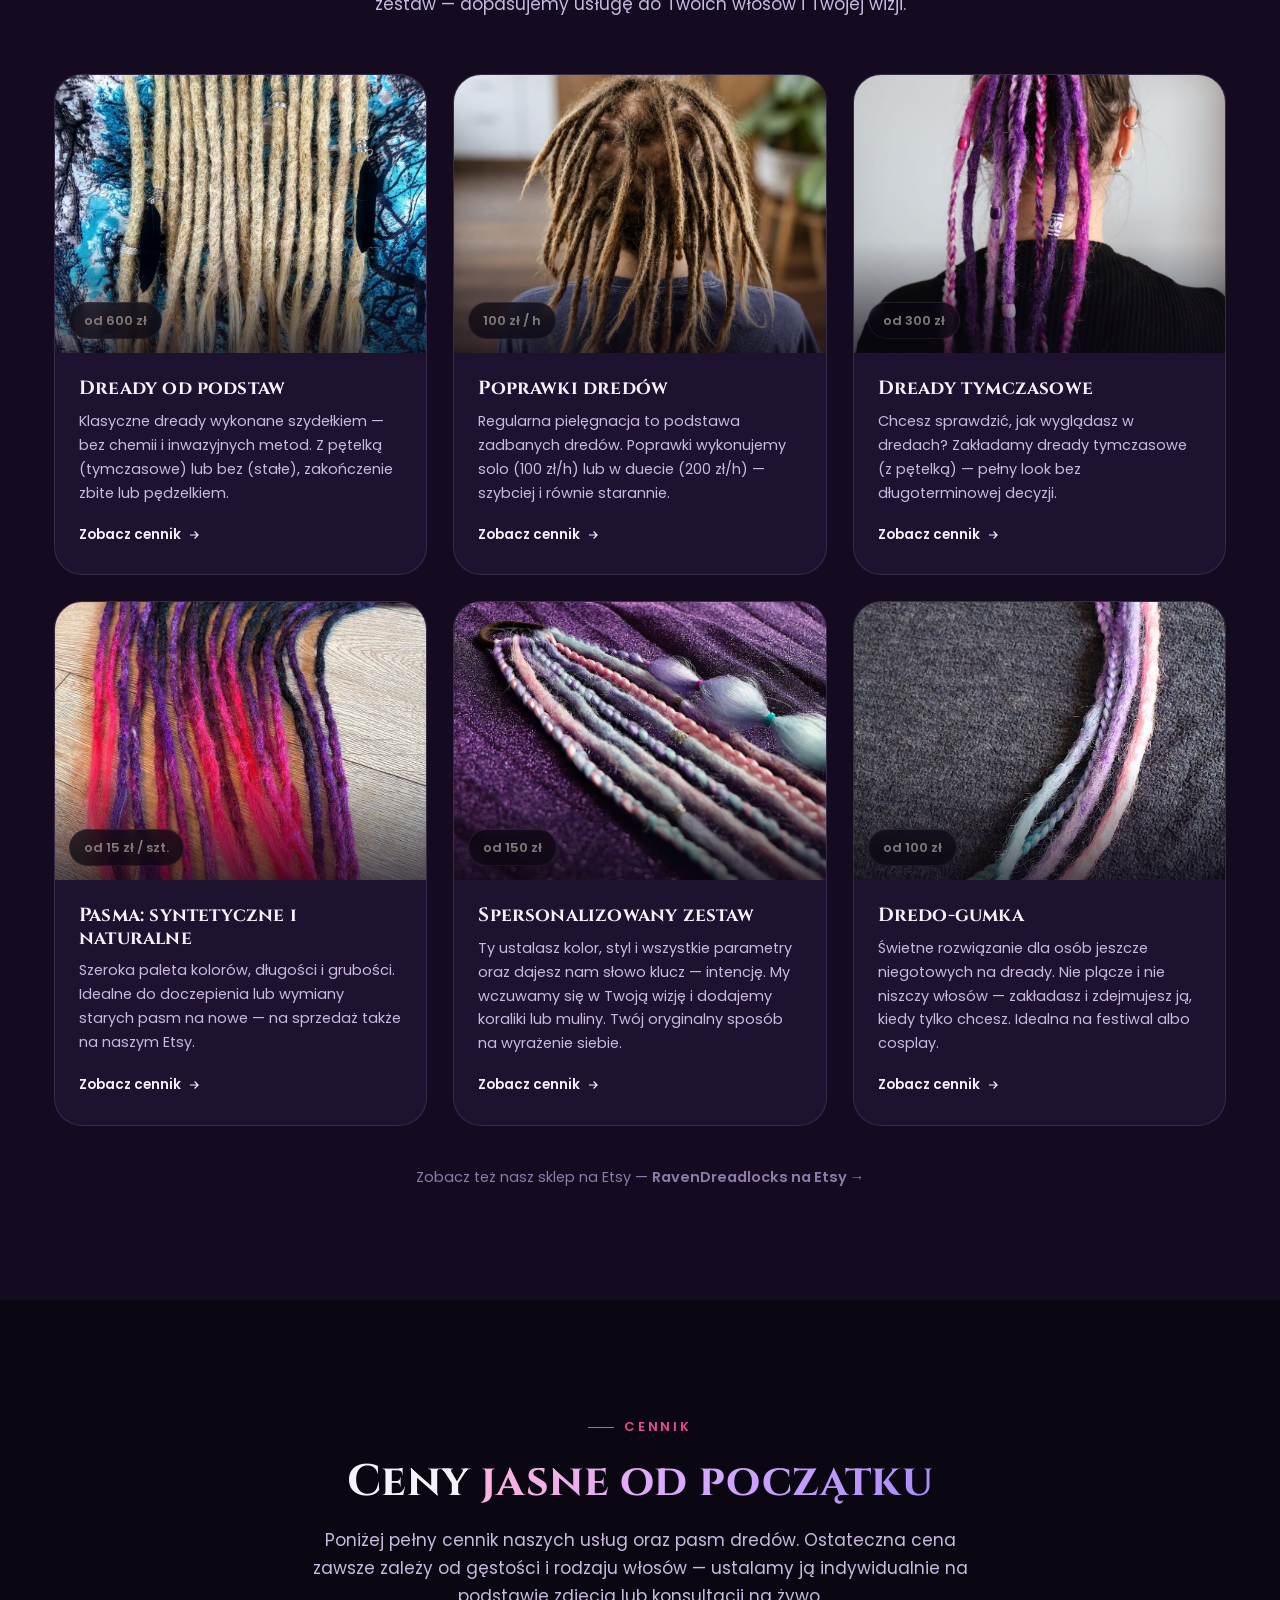
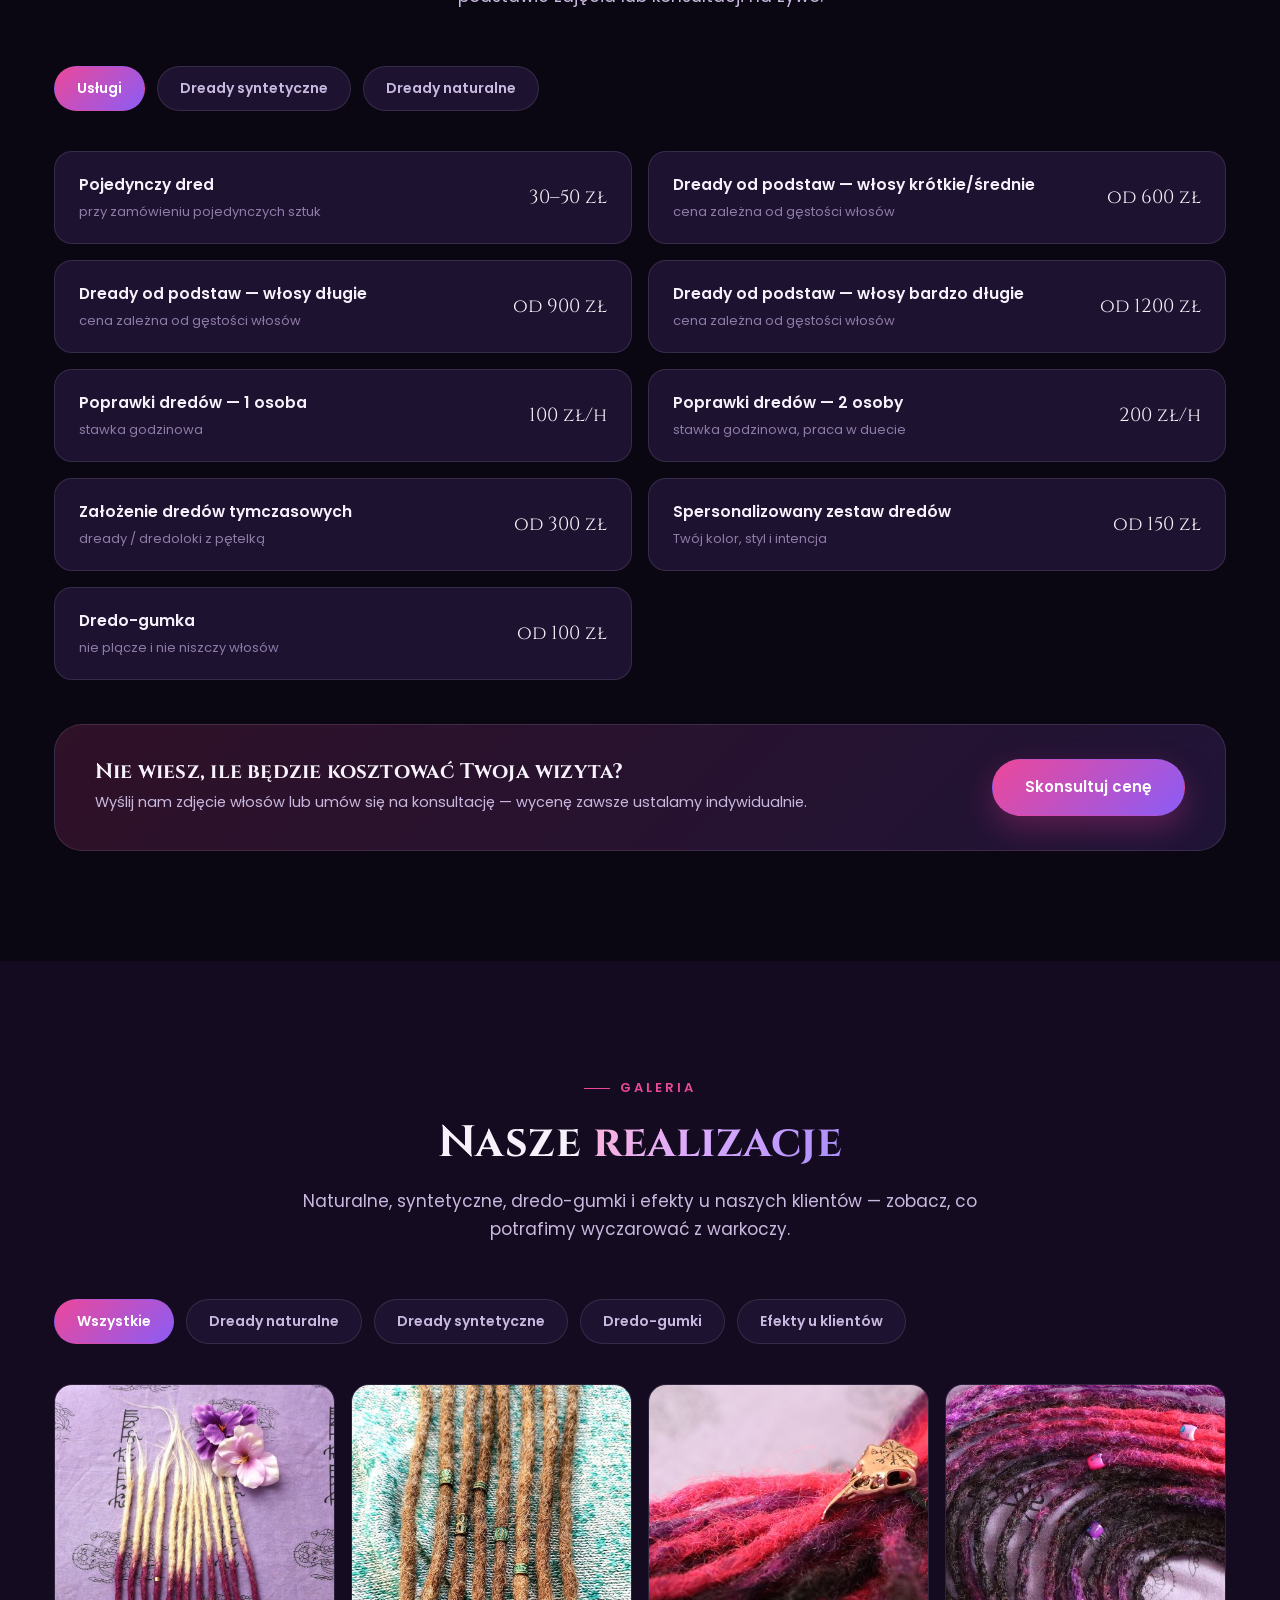
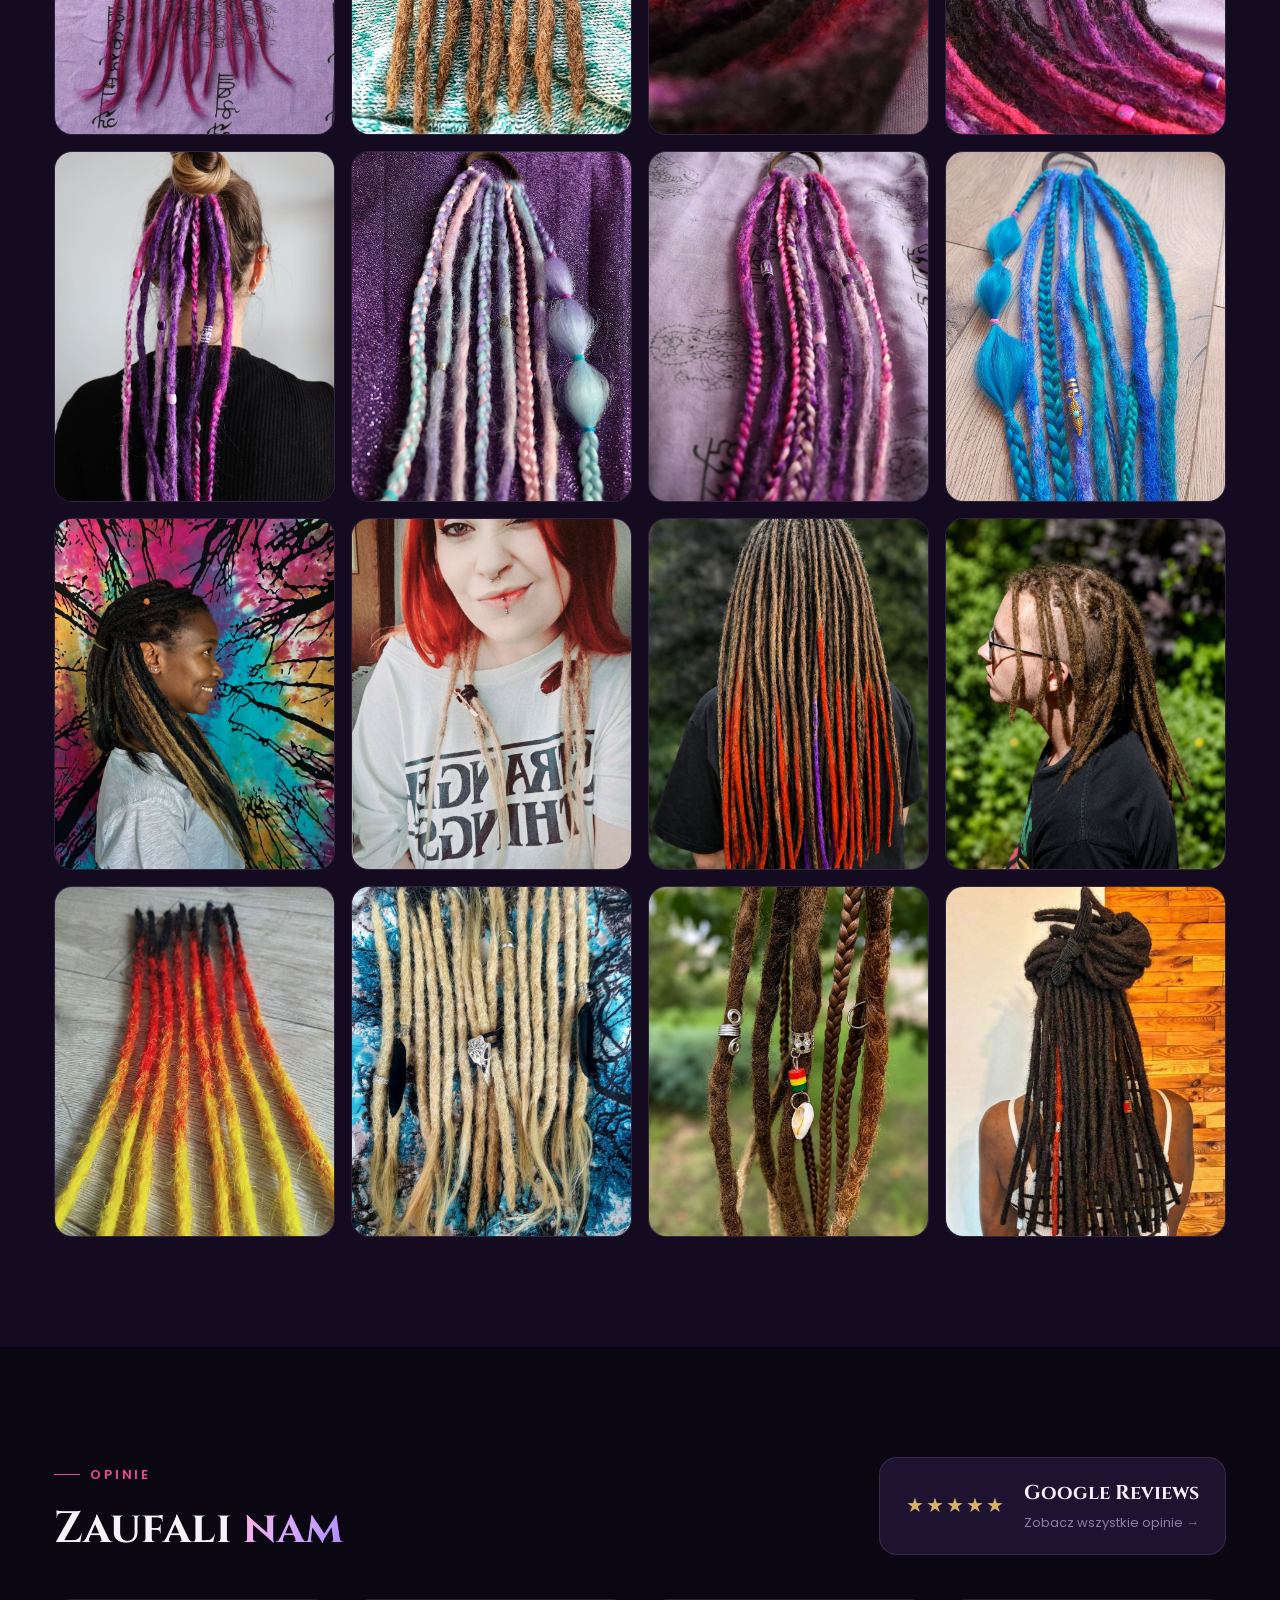
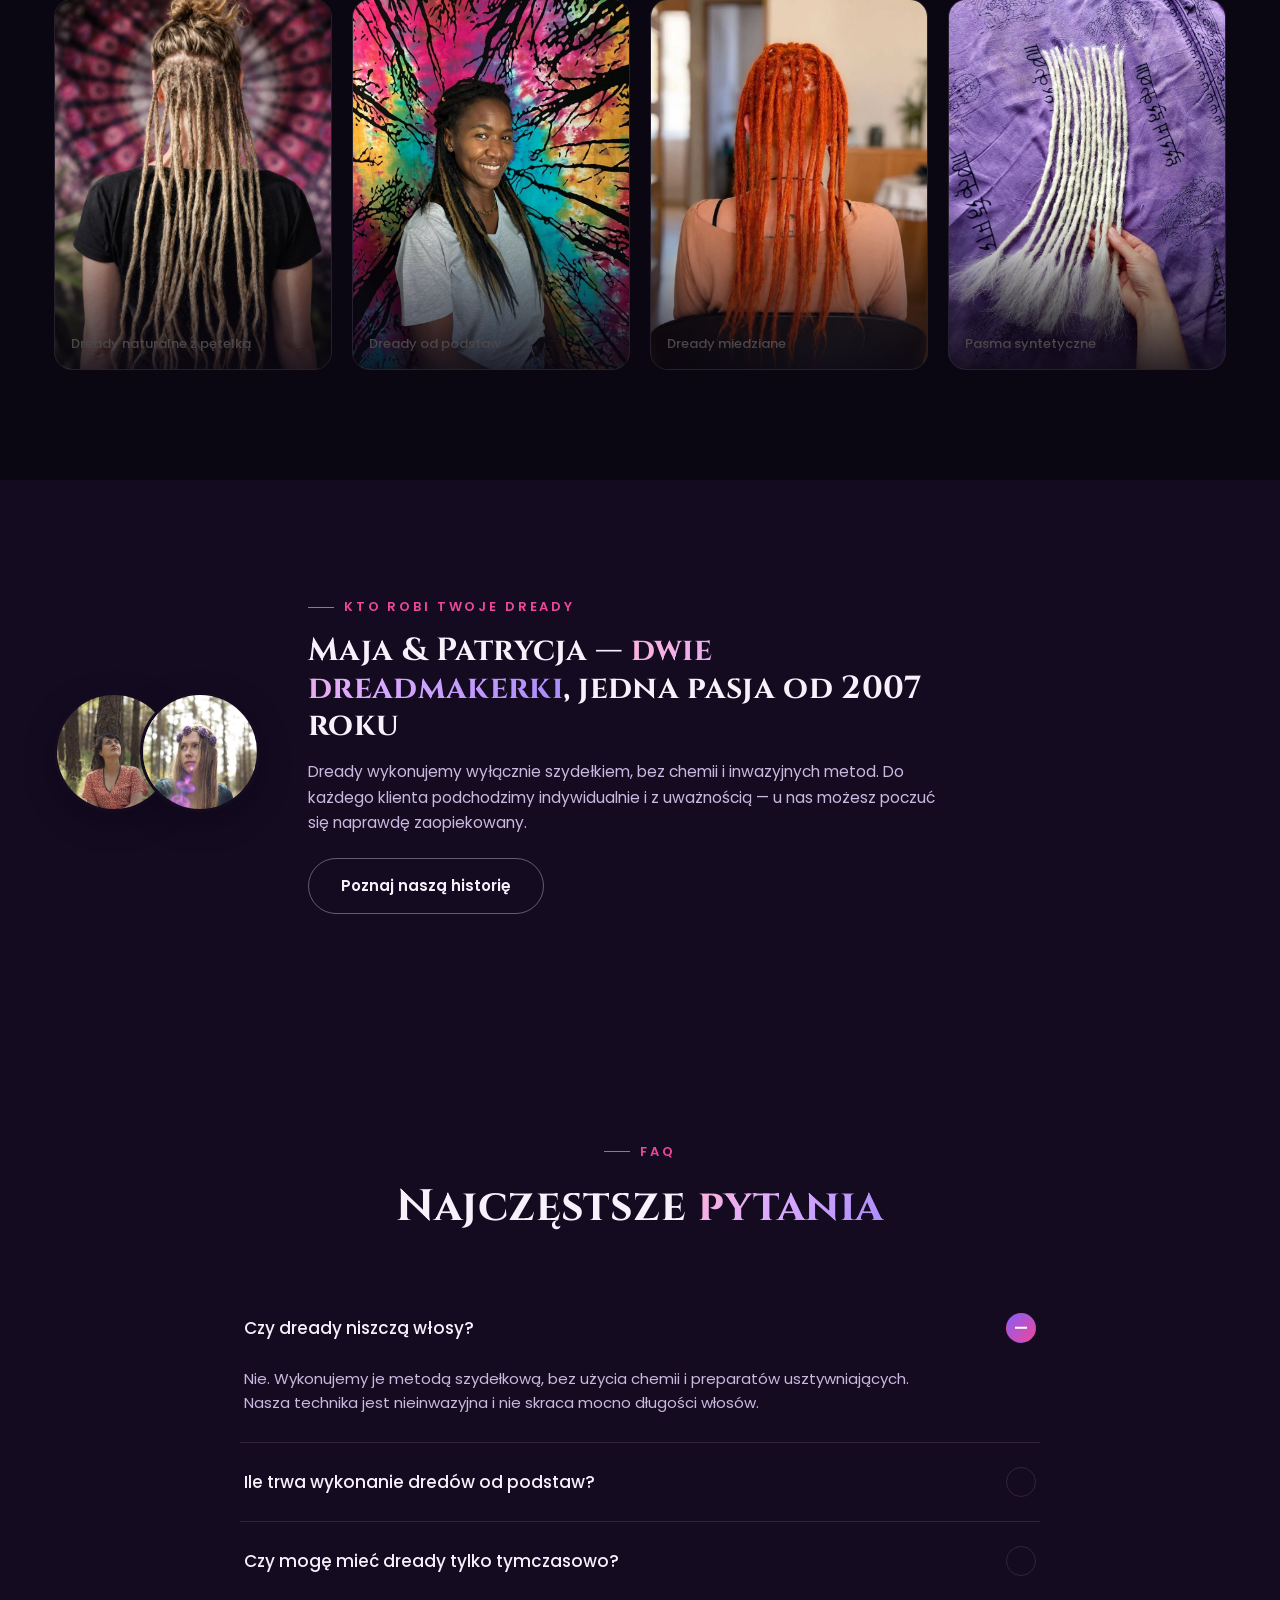
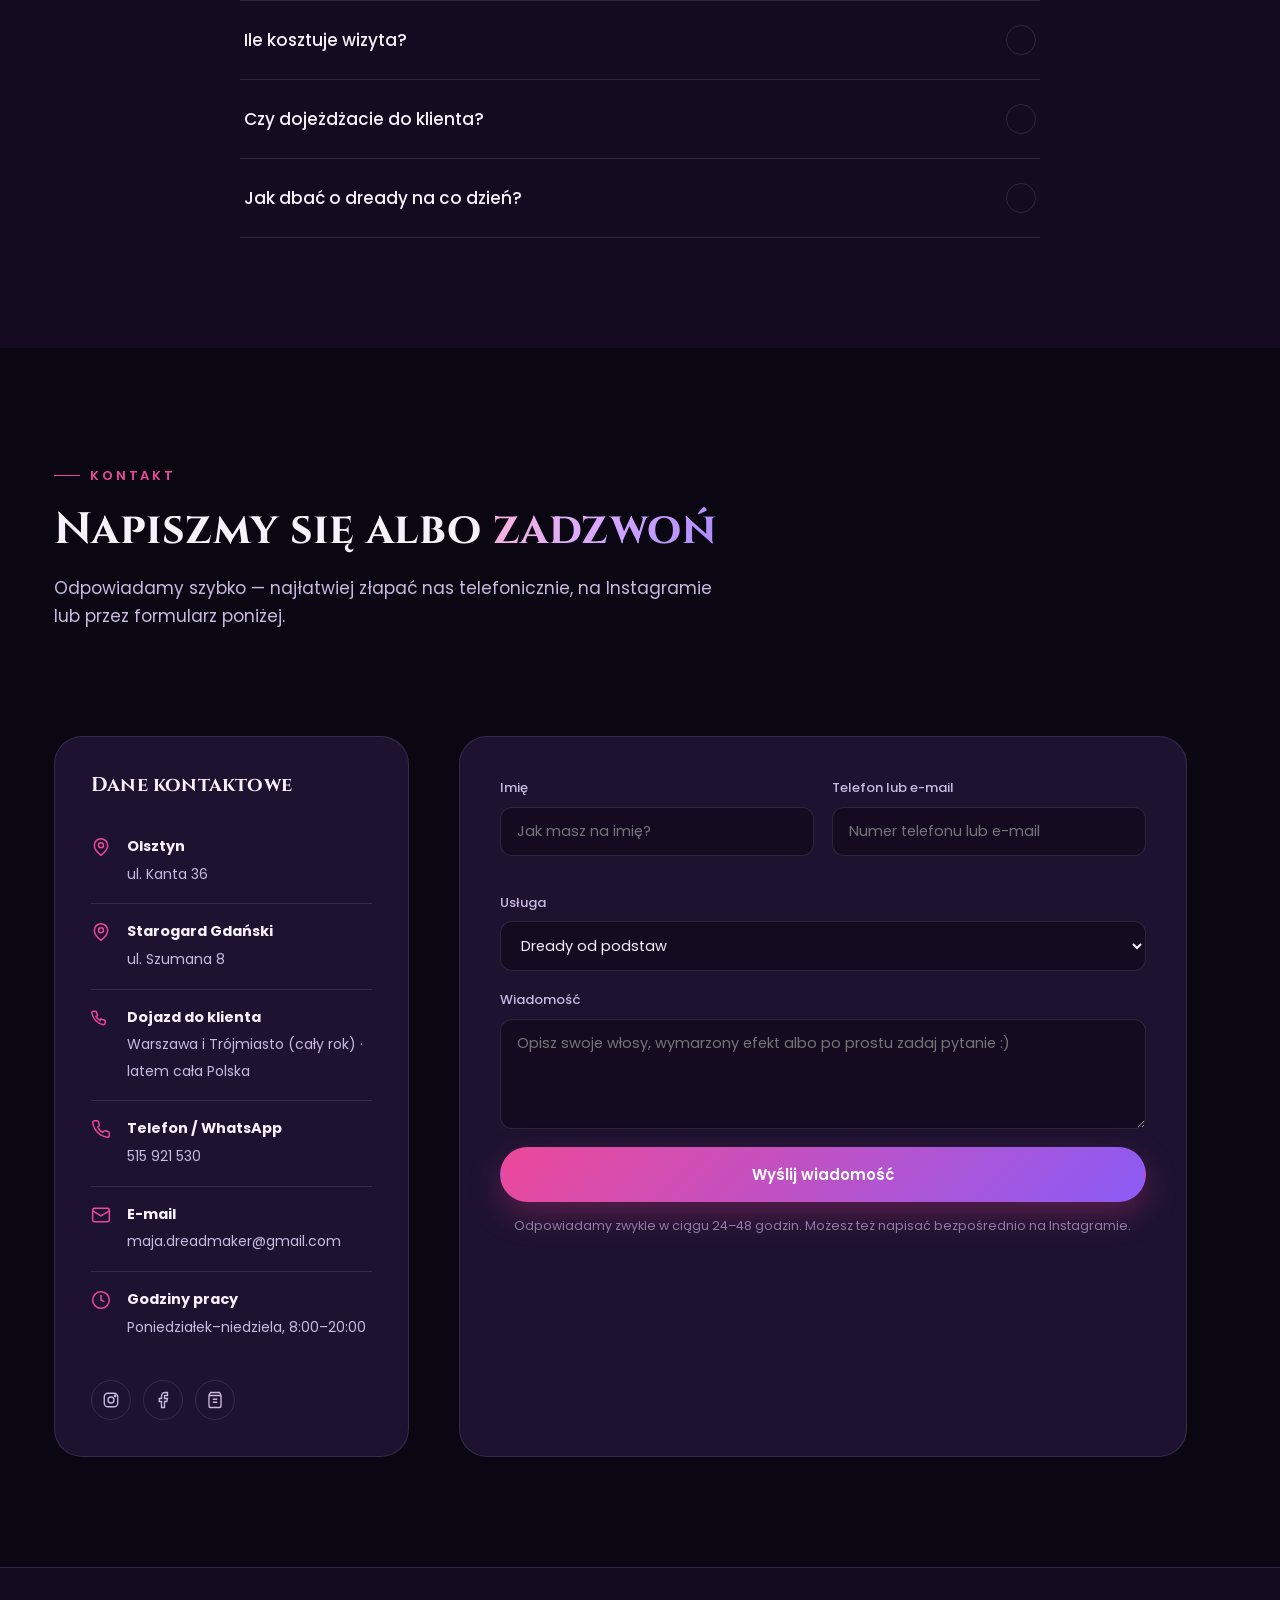
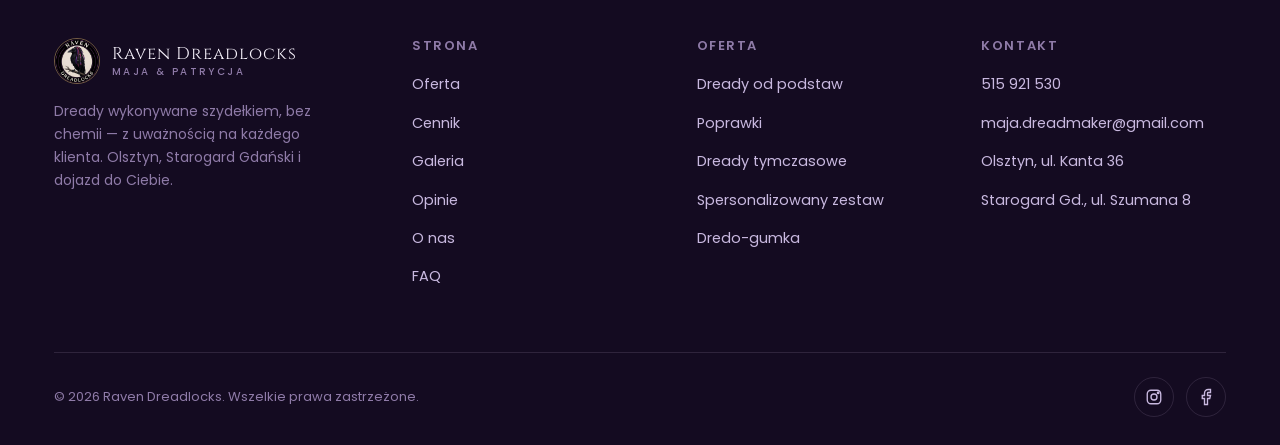
==== commit 9d4a7c11: "Rebalance landing page toward the customer, move team story to its own page Landing page led with th" ====
--- a/index.html
+++ b/index.html
@@ -20,11 +20,11 @@
 
     <nav class="main-nav" id="mainNav">
       <ul>
-        <li><a href="#o-nas" class="nav-link">O nas</a></li>
         <li><a href="#oferta" class="nav-link">Oferta</a></li>
         <li><a href="#cennik" class="nav-link">Cennik</a></li>
         <li><a href="#galeria" class="nav-link">Galeria</a></li>
         <li><a href="#opinie" class="nav-link">Opinie</a></li>
+        <li><a href="o-nas.html" class="nav-link">O nas</a></li>
         <li><a href="#faq" class="nav-link">FAQ</a></li>
         <li><a href="#kontakt" class="nav-link">Kontakt</a></li>
       </ul>
@@ -54,7 +54,7 @@
       <div class="hero-copy reveal in">
         <div class="eyebrow">Olsztyn · Starogard Gdański · Warszawa · Trójmiasto</div>
         <h1>Dready to nie fryzura.<br>To <em>Twoja historia</em>, wpleciona we włosy.</h1>
-        <p class="lede">Raven Dreadlocks tworzą Maja i Patrycja — dwie dreadmakerki, które od 2007 roku łączą rzemiosło szydełka z uważnością na każdego klienta. Bez chemii, bez inwazyjnych metod. Tylko szydełko, cierpliwość i Wasza wspólna wizja.</p>
+        <p class="lede">Bezpieczne, nieinwazyjne dready wykonywane wyłącznie szydełkiem — bez chemii, bez skracania włosów. Wycenę i technikę dopasowujemy indywidualnie do Ciebie, żebyś czuł/a się w pełni sobą.</p>
         <div class="hero-actions">
           <a href="#kontakt" class="btn btn-primary">Umów konsultację</a>
           <a href="#cennik" class="btn btn-ghost">Zobacz cennik</a>
@@ -102,37 +102,6 @@
       </div>
     </div>
   </div>
-
-  <!-- ================= O NAS ================= -->
-  <section id="o-nas" class="about">
-    <div class="container">
-      <div class="about-media reveal">
-        <img src="img/about-craft-flatlay.jpg" alt="Ombre dready w odcieniach fioletu i różu">
-        <div class="founders">Od 2007 roku</div>
-      </div>
-      <div class="about-body reveal">
-        <div class="eyebrow">Poznaj Raven Dreadlocks</div>
-        <h2>Zaczęło się w <em>2007 roku</em></h2>
-        <p>Nasza fascynacja dredami sięga 2007 roku — to wtedy się poznałyśmy. Patrycja nosiła już wtedy dready i potrzebowała kogoś, kto pomoże jej o nie zadbać. Tak Maja została jej asystentką i osobistą dreadmakerką. Przez kolejne lata szlifowałyśmy umiejętności, aż postanowiłyśmy podzielić się naszym skillem ze światem.</p>
-        <p>Dready wykonujemy wyłącznie przy pomocy szydełka, splatając włosy bez żadnych preparatów. Wypracowałyśmy technikę, która nie skraca mocno długości włosów i nie jest dla nich inwazyjna. Do każdego klienta podchodzimy indywidualnie i z uważnością — u nas możesz poczuć się naprawdę zaopiekowany.</p>
-
-        <div class="founder-cards">
-          <div class="founder-card">
-            <img class="avatar" src="img/maja.jpg" alt="Maja — dreadmakerka Raven Dreadlocks">
-            <span class="role">Dreadmakerka</span>
-            <h3>Maja</h3>
-            <p>Oprócz dreadmakingu uczy angielskiego i tworzy własną muzykę. Uwielbia tenisa i opiekę nad kotami. Najbardziej lubi poznawać nowych ludzi — zagadnij ją o duchowość albo psychoterapię, a nie przestaniecie rozmawiać. Poprawki dredów? To dla niej forma medytacji.</p>
-          </div>
-          <div class="founder-card">
-            <img class="avatar" src="img/patrycja.jpg" alt="Patrycja — dreadmakerka Raven Dreadlocks">
-            <span class="role">Dreadmakerka</span>
-            <h3>Patrycja</h3>
-            <p>Z wykształcenia nauczycielka, pedagog i technik weterynarii, a z zamiłowania — fotografka lasu. Sama nosiła dready przez wiele lat, więc wie o nich niemal wszystko. Kocha naturę, dlatego najchętniej pracuje na dredach naturalnych.</p>
-          </div>
-        </div>
-      </div>
-    </div>
-  </section>
 
   <!-- ================= OFERTA ================= -->
   <section id="oferta" class="section-alt">
@@ -397,6 +366,24 @@
     </div>
   </section>
 
+  <!-- ================= ZESPÓŁ (teaser) ================= -->
+  <section id="zespol" class="section-alt">
+    <div class="container">
+      <div class="team-teaser">
+        <div class="team-teaser-avatars">
+          <img src="img/patrycja.jpg" alt="Patrycja — dreadmakerka Raven Dreadlocks">
+          <img src="img/maja.jpg" alt="Maja — dreadmakerka Raven Dreadlocks">
+        </div>
+        <div class="team-teaser-body">
+          <div class="eyebrow">Kto robi Twoje dready</div>
+          <h2>Maja &amp; Patrycja — <em>dwie dreadmakerki</em>, jedna pasja od 2007 roku</h2>
+          <p>Dready wykonujemy wyłącznie szydełkiem, bez chemii i inwazyjnych metod. Do każdego klienta podchodzimy indywidualnie i z uważnością — u nas możesz poczuć się naprawdę zaopiekowany.</p>
+          <a href="o-nas.html" class="btn btn-ghost">Poznaj naszą historię</a>
+        </div>
+      </div>
+    </div>
+  </section>
+
   <!-- ================= FAQ ================= -->
   <section id="faq" class="section-alt">
     <div class="container">
@@ -558,11 +545,11 @@
       <div class="footer-col">
         <h4>Strona</h4>
         <ul>
-          <li><a href="#o-nas">O nas</a></li>
           <li><a href="#oferta">Oferta</a></li>
           <li><a href="#cennik">Cennik</a></li>
           <li><a href="#galeria">Galeria</a></li>
           <li><a href="#opinie">Opinie</a></li>
+          <li><a href="o-nas.html">O nas</a></li>
           <li><a href="#faq">FAQ</a></li>
         </ul>
       </div>
--- a/css/style.css
+++ b/css/style.css
@@ -347,6 +347,53 @@
 }
 .trust-item svg{ width: 20px; height: 20px; color: var(--pink); flex-shrink: 0; }
 
+/* ---------- team teaser (homepage) ---------- */
+.team-teaser{ display: flex; align-items: center; gap: 48px; }
+.team-teaser-avatars{ display: flex; flex-shrink: 0; }
+.team-teaser-avatars img{
+  width: 120px; height: 120px;
+  border-radius: 50%;
+  object-fit: cover;
+  border: 3px solid var(--bg-alt);
+  box-shadow: var(--shadow-card);
+}
+.team-teaser-avatars img + img{ margin-left: -34px; }
+.team-teaser-body{ max-width: 640px; }
+.team-teaser-body .eyebrow{ margin-bottom: 14px; }
+.team-teaser-body h2{ font-size: clamp(24px, 3vw, 32px); color: var(--text); margin-bottom: 14px; }
+.team-teaser-body h2 em{ font-style: normal; background: var(--gradient-text); -webkit-background-clip: text; background-clip: text; color: transparent; }
+.team-teaser-body p{ color: var(--text-dim); margin-bottom: 22px; font-size: 15.5px; }
+
+@media (max-width: 768px){
+  .team-teaser{ flex-direction: column; text-align: center; gap: 26px; }
+  .team-teaser-avatars{ justify-content: center; }
+}
+
+/* ---------- subpage banner (o-nas.html etc.) ---------- */
+.page-banner{
+  padding: 168px 0 76px;
+  text-align: center;
+  background:
+    radial-gradient(circle at 15% 20%, rgba(139,92,246,0.28), transparent 45%),
+    radial-gradient(circle at 85% 0%, rgba(236,73,153,0.22), transparent 40%),
+    var(--bg);
+}
+.page-banner .eyebrow{ justify-content: center; color: var(--gold); }
+.page-banner .eyebrow::before{ background: var(--gold); }
+.page-banner h1{ font-size: clamp(32px, 5vw, 52px); color: var(--text); max-width: 820px; margin: 0 auto; }
+.page-banner h1 em{ font-style: normal; background: var(--gradient-text); -webkit-background-clip: text; background-clip: text; color: transparent; }
+.page-banner .lede{ margin: 20px auto 0; max-width: 600px; color: var(--text-dim); font-size: 17px; }
+@media (max-width: 768px){ .page-banner{ padding-top: 140px; } }
+
+/* ---------- value grid (o-nas.html) ---------- */
+.value-grid{ display: grid; grid-template-columns: repeat(4, 1fr); gap: 22px; }
+.value-card{ background: var(--surface); border: 1px solid var(--border); border-radius: var(--radius-md); padding: 26px 24px; }
+.value-card svg{ width: 26px; height: 26px; color: var(--pink); margin-bottom: 14px; }
+.value-card h3{ font-size: 16.5px; color: var(--text); margin-bottom: 10px; }
+.value-card p{ font-size: 14px; color: var(--text-dim); }
+@media (max-width: 980px){ .value-grid{ grid-template-columns: 1fr 1fr; } }
+@media (max-width: 640px){ .value-grid{ grid-template-columns: 1fr; } }
+
 /* ---------- about teaser ---------- */
 .about{ }
 .about .container{ display: grid; grid-template-columns: 0.85fr 1.15fr; gap: 70px; align-items: center; }
